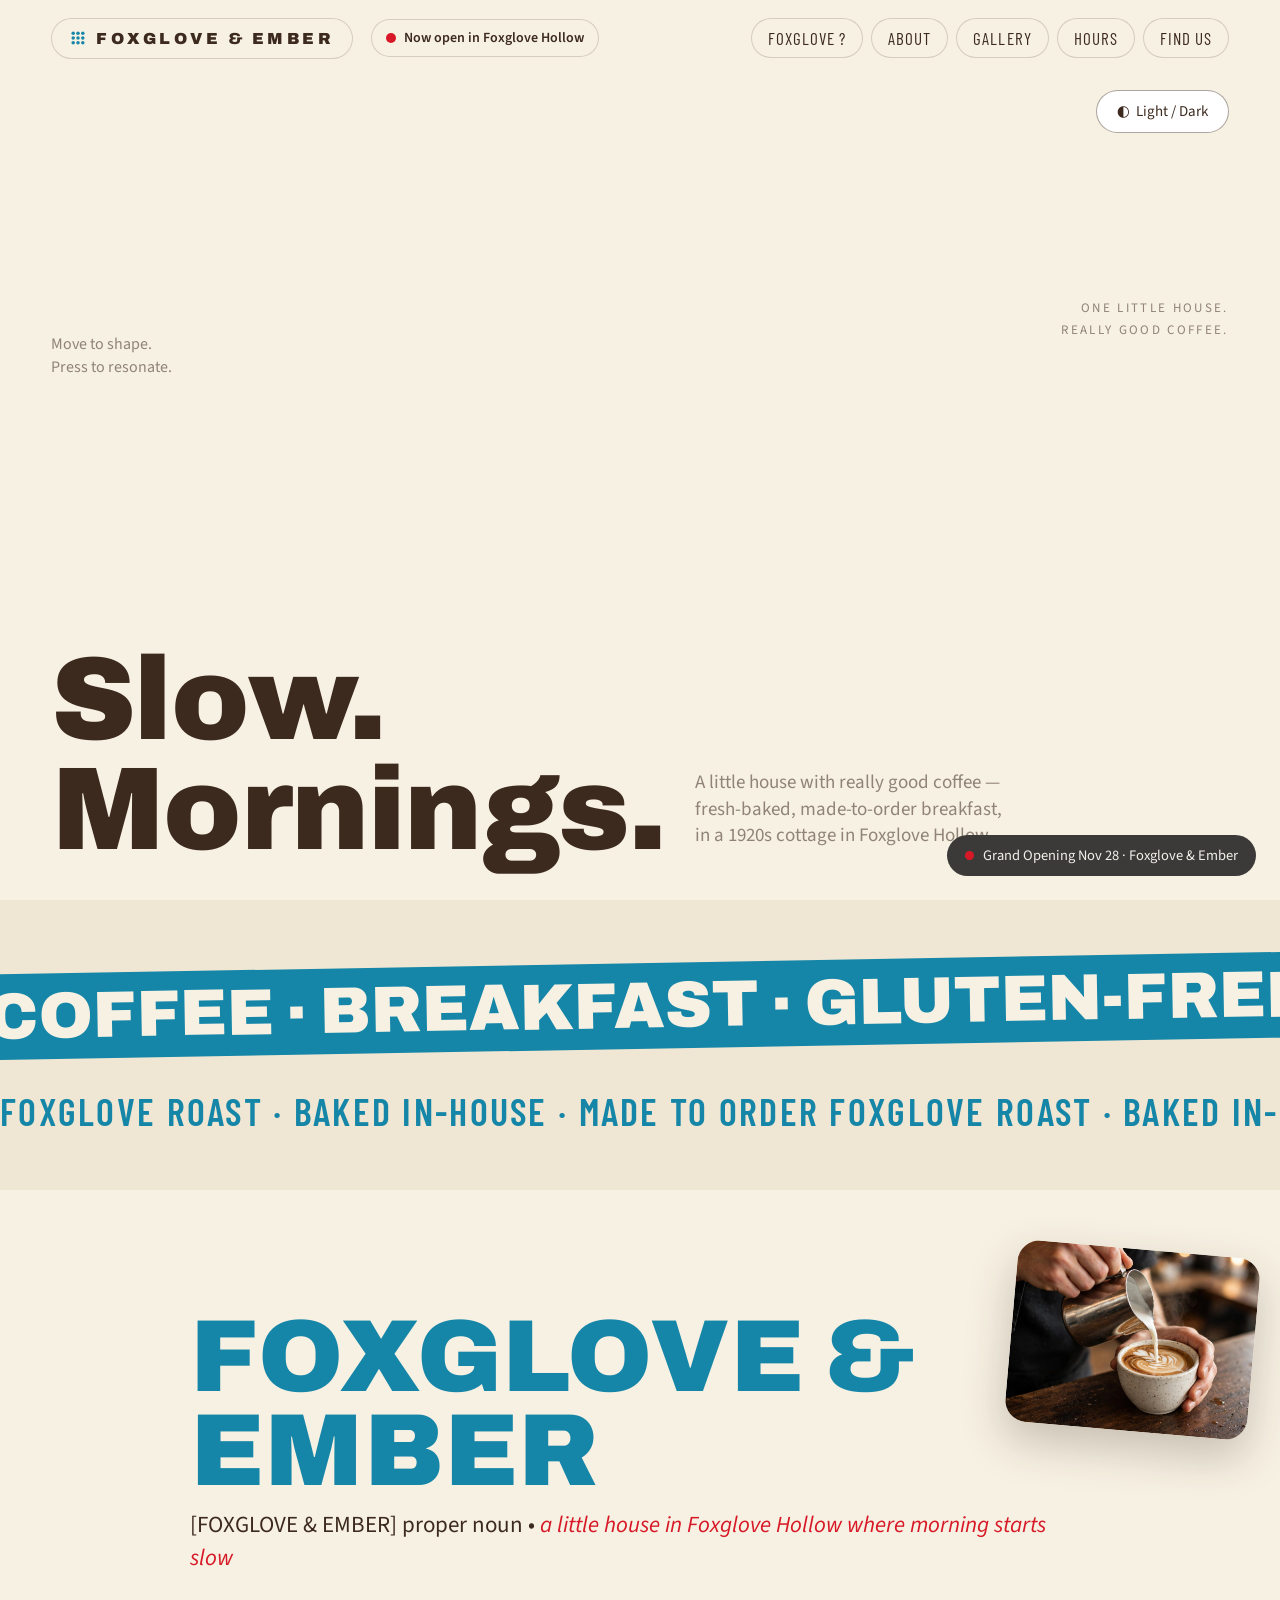
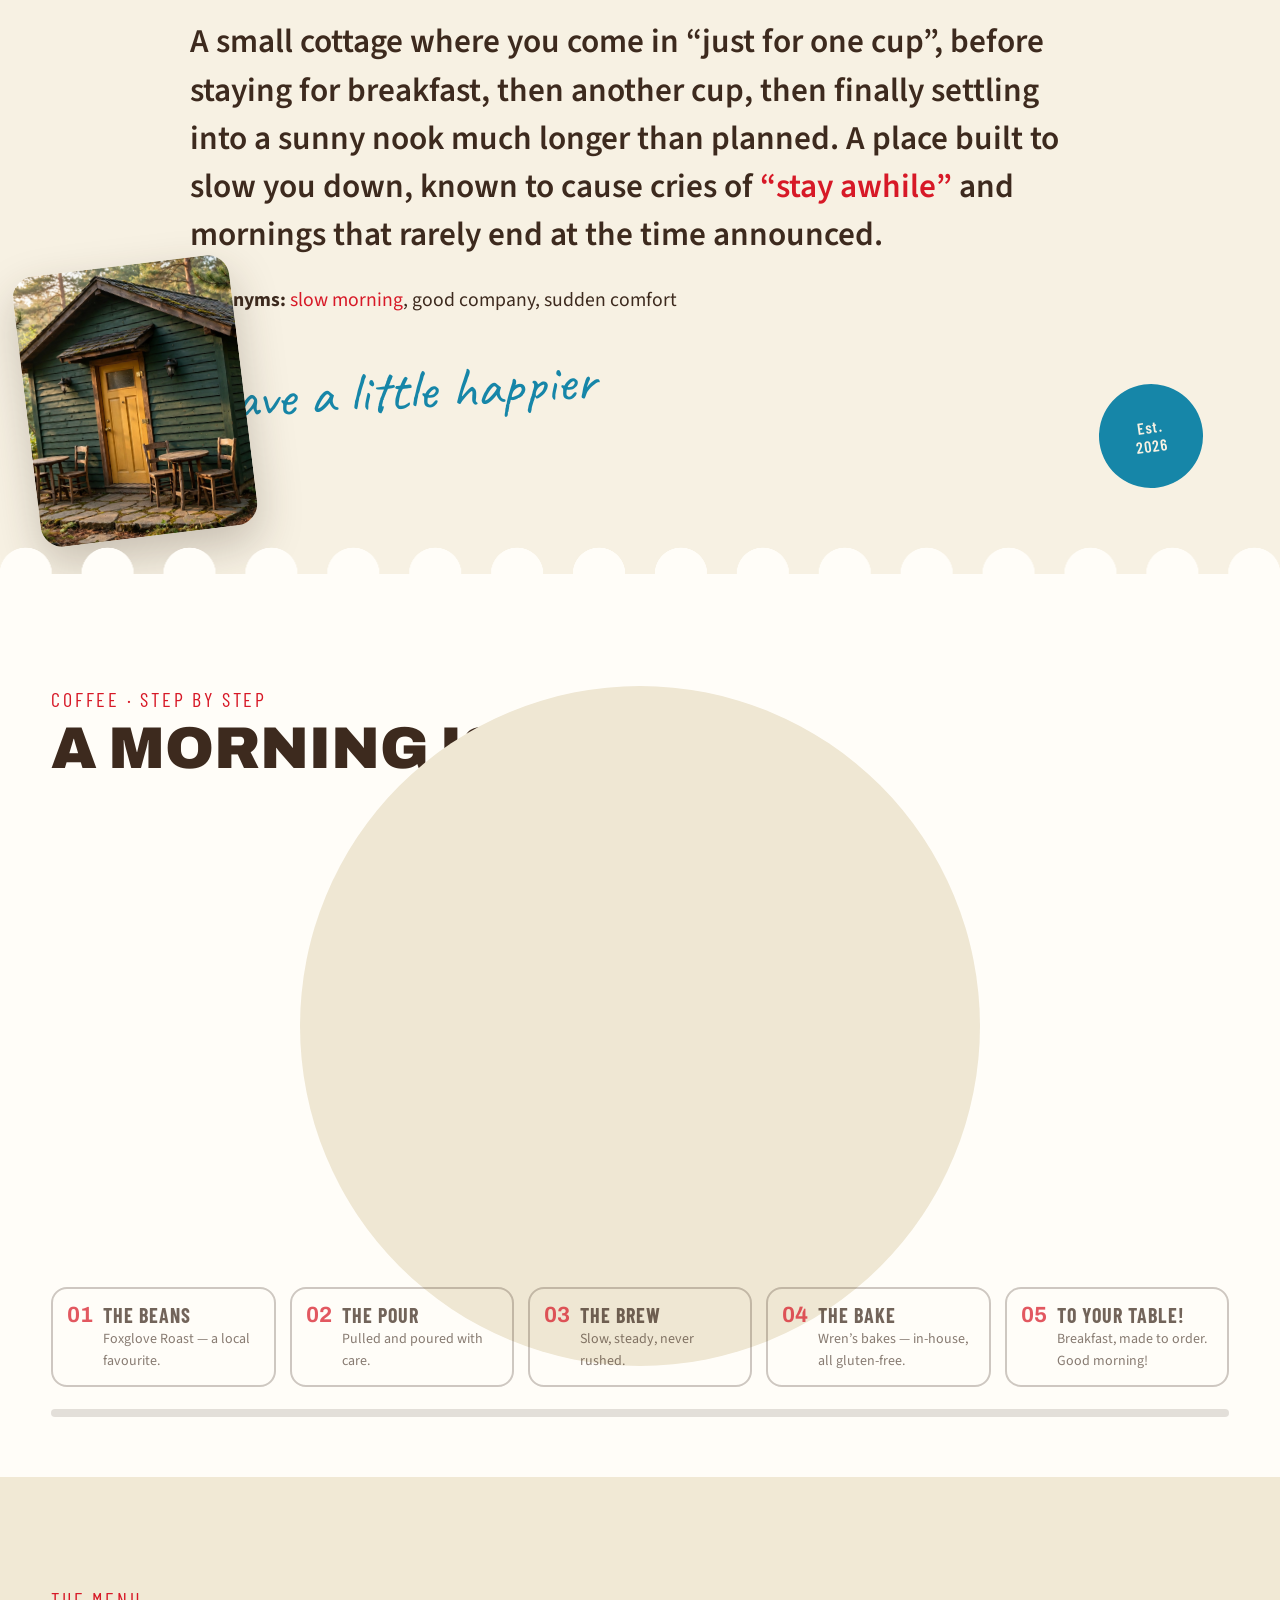
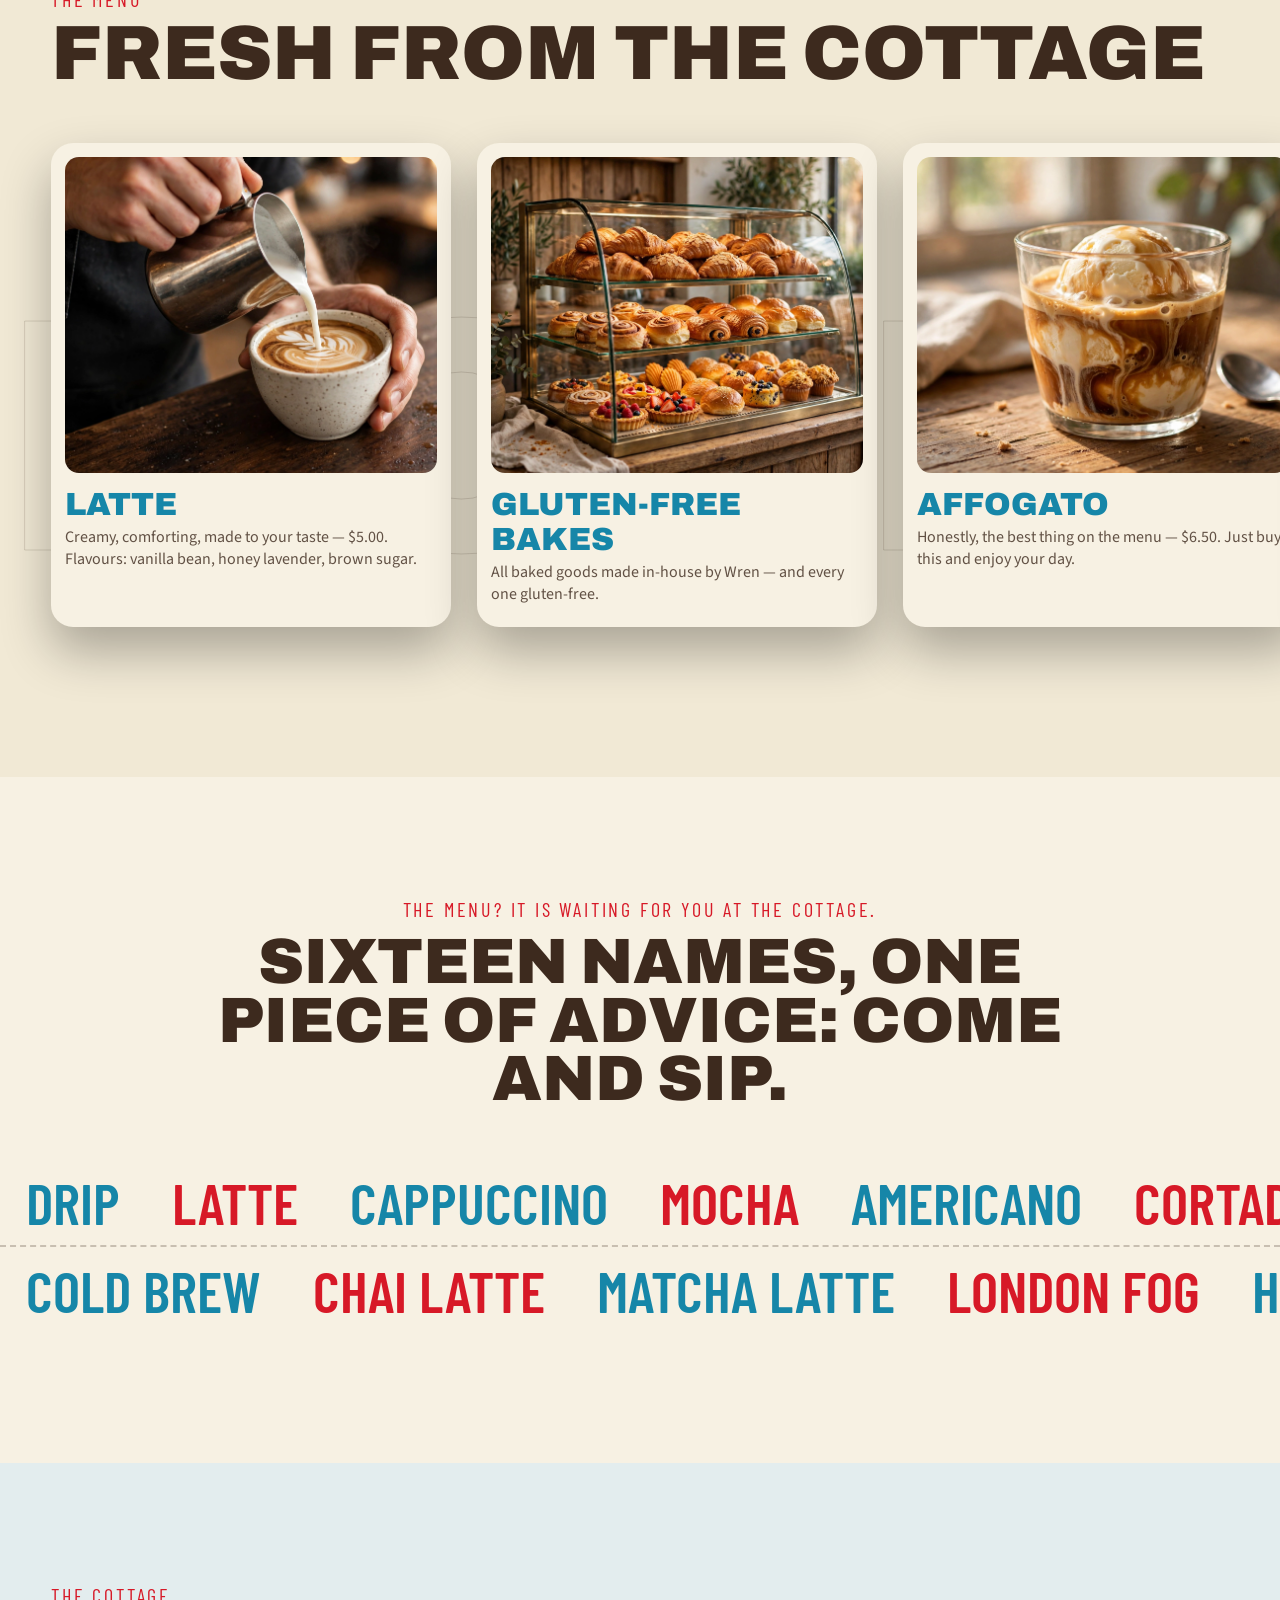
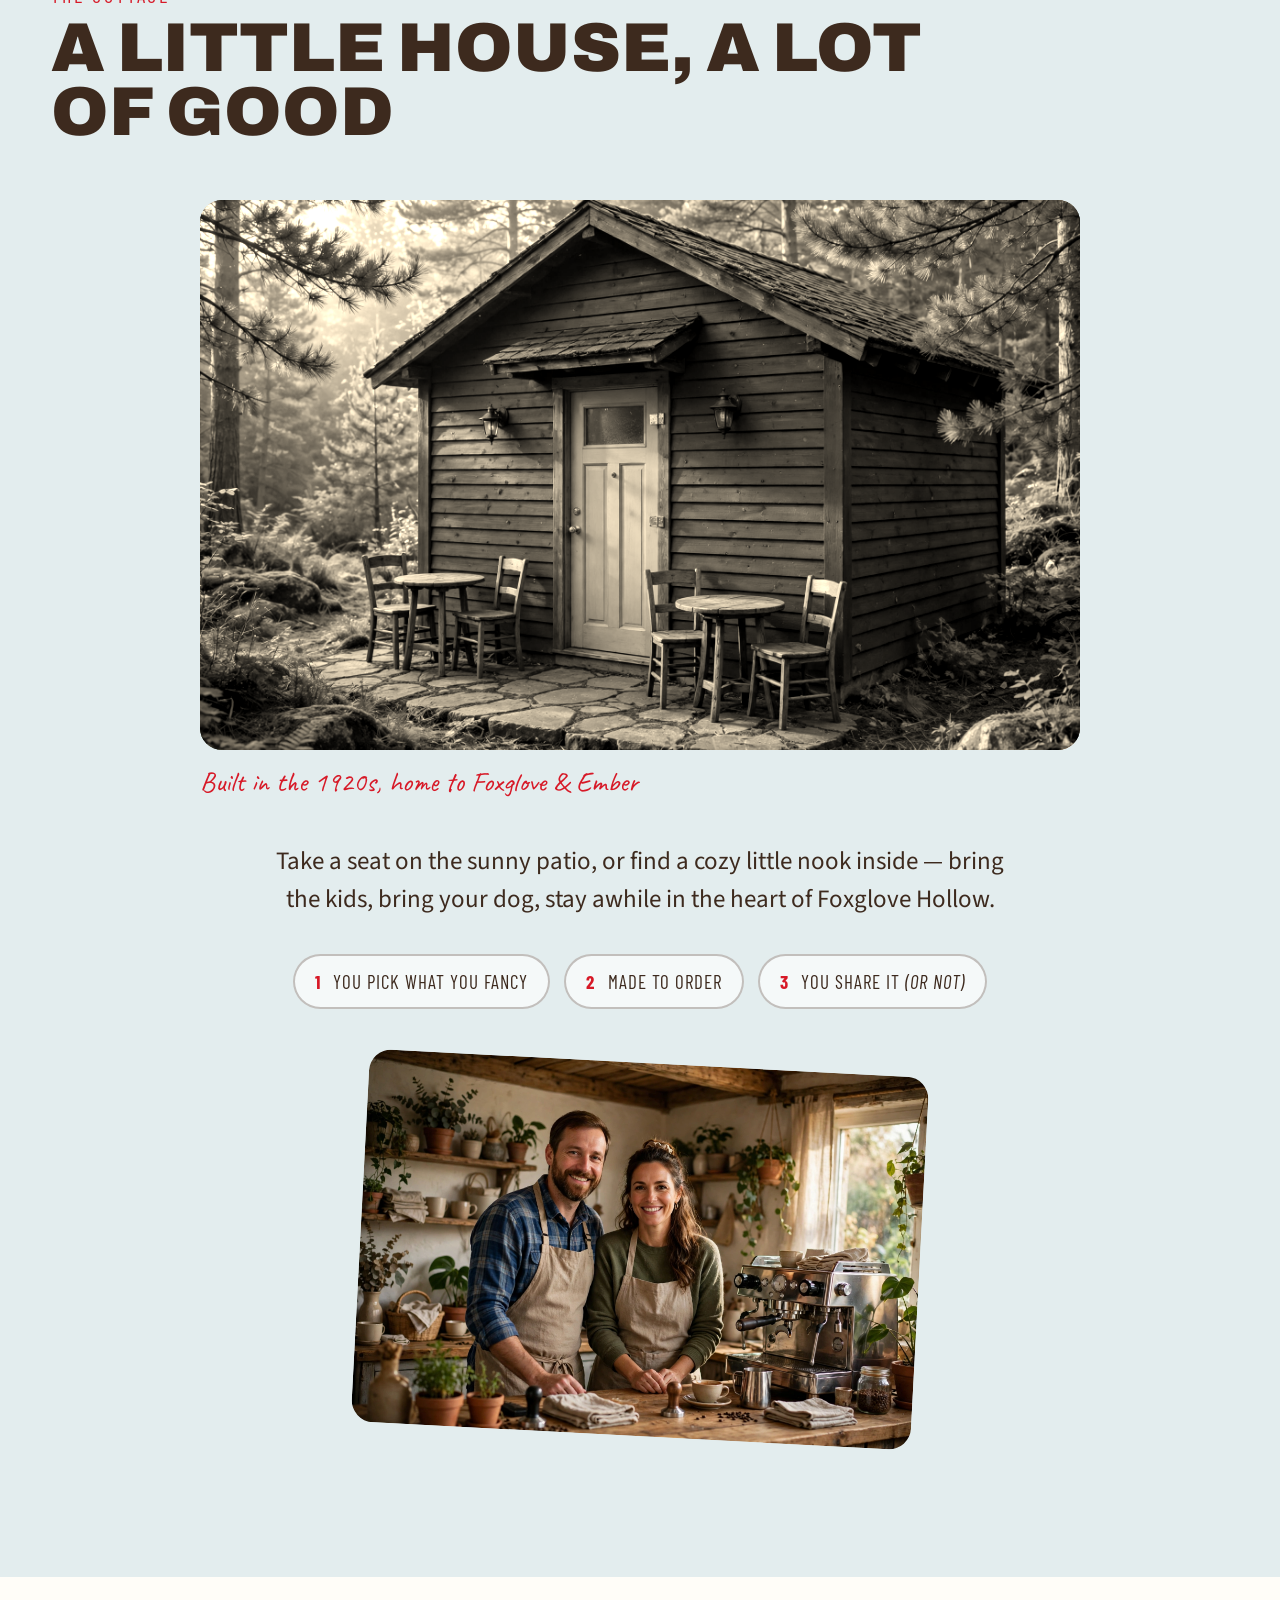
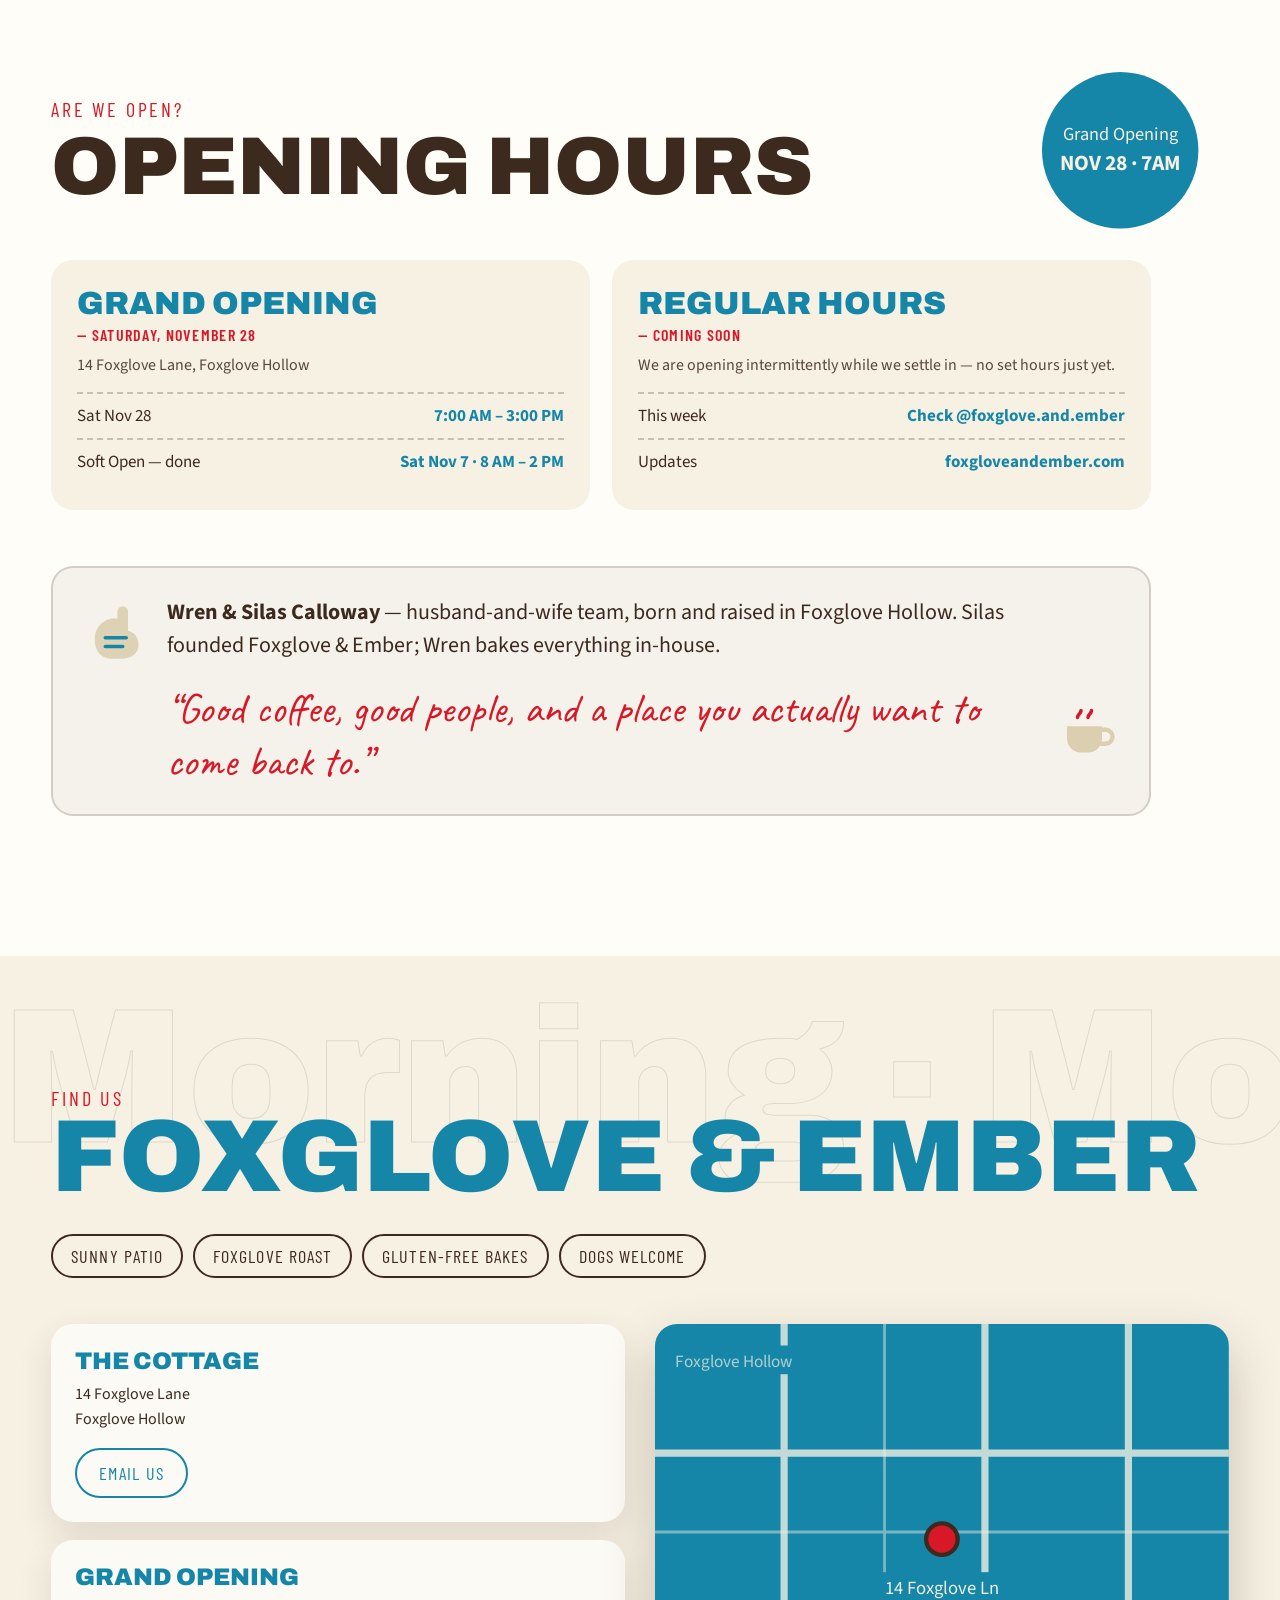
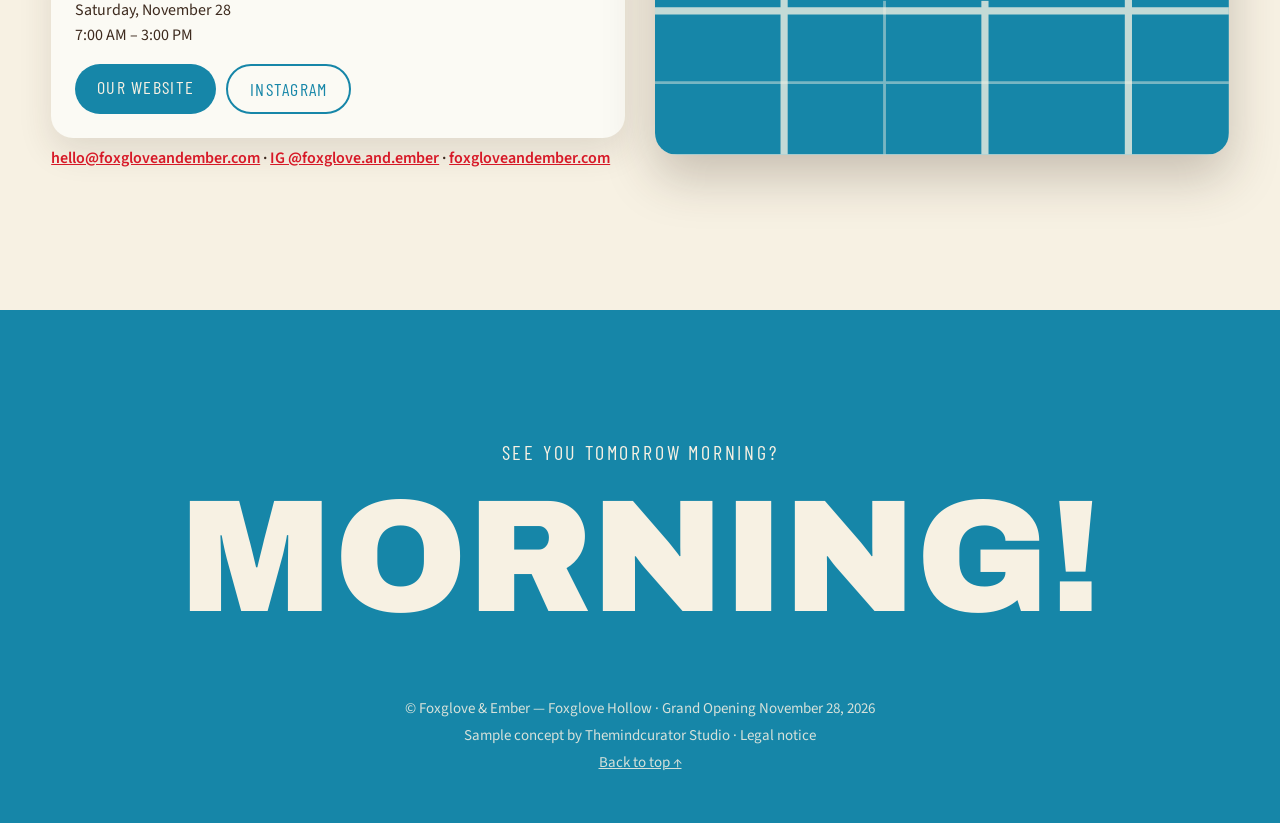
==== index.html @ 853c2409 "Build section rebuilt properly — real photos, no more void - Layers were tiny flat SVG doodles float" ====
<!DOCTYPE html>
<html lang="en">
<head>
<meta charset="UTF-8">
<meta name="viewport" content="width=device-width, initial-scale=1.0">
<title>Foxglove &amp; Ember — Coffee &amp; Breakfast · Foxglove Hollow</title>
<meta name="description" content="Foxglove &amp; Ember — a little house with really good coffee in Foxglove Hollow. Fresh-baked, made-to-order breakfast + coffee. Grand Opening November 28.">
<link rel="preconnect" href="https://fonts.googleapis.com">
<link rel="preconnect" href="https://fonts.gstatic.com" crossorigin>
<link href="https://fonts.googleapis.com/css2?family=Archivo:wght@500;700;900&family=Barlow+Condensed:wght@500;600&family=Source+Sans+3:ital,wght@0,400;0,600;0,700;1,400&family=Caveat:wght@700&display=swap" rel="stylesheet">
<link rel="stylesheet" href="css/main.css?v=5">
</head>
<body id="top">

<!-- CURSOR -->
<div class="cursor" data-cursor aria-hidden="true"><span data-cursor-label>Hello!</span></div>

<!-- LOADER -->
<div class="intro" data-intro aria-hidden="true">
  <div class="intro__panels"><span style="--c:#1686A8"></span><span style="--c:#0E5E7A"></span><span style="--c:#D71927"></span><span style="--c:#8B5A3C"></span><span style="--c:#2A9DB8"></span></div>
  <div class="intro__core">
    <svg class="intro__croissant" viewBox="0 0 120 80" fill="none" aria-hidden="true"><path d="M60 14c10-8 26-6 34 4 10 2 16 10 14 20 6 8 4 18-4 24-8 6-20 4-26-4H42c-6 8-18 10-26 4C8 56 6 46 12 38 10 28 16 20 26 18c8-10 24-12 34-4Z" fill="#8B5A3C" stroke="#3D2A1E" stroke-width="4"/><path d="M42 20c4 12 4 26 0 40M78 20c-4 12-4 26 0 40M60 14v52" stroke="#3D2A1E" stroke-width="4"/></svg>
    <div class="intro__word" data-intro-word>FOXGLOVE</div>
    <p class="intro__msg" data-intro-msg>Warming up the cottage…</p>
    <div class="intro__bar"><i data-intro-bar></i></div>
    <p class="intro__done">Ready! Good morning!</p>
  </div>
</div>

<!-- TOPBAR -->
<header class="topbar">
  <a class="topbar__logo" href="#top" data-magnetic aria-label="Foxglove &amp; Ember — back to top">
    <svg viewBox="0 0 20 20" aria-hidden="true"><circle cx="4" cy="4" r="2.2"/><circle cx="10" cy="4" r="2.2"/><circle cx="16" cy="4" r="2.2"/><circle cx="4" cy="10" r="2.2"/><circle cx="10" cy="10" r="2.2"/><circle cx="16" cy="10" r="2.2"/><circle cx="4" cy="16" r="2.2"/><circle cx="10" cy="16" r="2.2"/><circle cx="16" cy="16" r="2.2"/></svg>
    <span>FOXGLOVE &amp; EMBER</span>
  </a>
  <p class="topbar__status"><span class="topbar__dot" data-status-dot></span><span data-status-text>Checking opening hours…</span></p>
  <nav class="topbar__links">
    <a href="#definition" data-magnetic>Foxglove ?</a>
    <a href="about.html" data-magnetic>About</a>
    <a href="#gallery" data-magnetic>Gallery</a>
    <a href="#hours" data-magnetic>Hours</a>
    <a href="#visit" data-magnetic>Find us</a>
  </nav>
</header>

<main>
<!-- HERO — one real 3D croissant (approved sample, hero section only) -->
<section class="s-hero s-hero--model">
  <canvas class="s-hero__gl" data-hero-gl aria-hidden="true"></canvas>
  <button class="pill s-hero__theme" data-hero-theme type="button">◐&nbsp; Light / Dark</button>
  <p class="s-hero__note s-hero__note--l">Move to shape.<br>Press to resonate.</p>
  <p class="s-hero__note s-hero__note--r">One little house.<br>Really good coffee.</p>
  <div class="s-hero__headline">
    <h1>Slow.</h1>
    <div class="s-hero__row">
      <h1>Mornings.</h1>
      <p>A little house with really good coffee — fresh-baked, made-to-order breakfast, in a 1920s cottage in Foxglove Hollow.</p>
    </div>
  </div>
  <p class="s-hero__badge"><i></i> Grand Opening Nov 28 · Foxglove &amp; Ember</p>
</section>

<!-- MARQUEE -->
<section class="s-marquee" aria-hidden="true">
  <div class="marquee marquee--a" data-marquee="1"><div class="marquee__track"><span>Coffee · Breakfast · Gluten-Free Bakes · Good Morning!&nbsp;</span><span>Coffee · Breakfast · Gluten-Free Bakes · Good Morning!&nbsp;</span></div></div>
  <div class="marquee marquee--b" data-marquee="-1"><div class="marquee__track"><span>Foxglove Roast · Baked In-House · Made To Order&nbsp;</span><span>Foxglove Roast · Baked In-House · Made To Order&nbsp;</span></div></div>
</section>

<!-- DEFINITION -->
<section class="s-def edge-wave" id="definition">
  <header class="s-def__head">
    <h2 class="s-def__word">Foxglove &amp; Ember</h2>
    <p class="s-def__phon">[FOXGLOVE &amp; EMBER] proper noun • <em>a little house in Foxglove Hollow where morning starts slow</em></p>
  </header>
  <p class="s-def__text" data-words>A small cottage where you come in “just for one cup”, before staying for breakfast, then another cup, then finally settling into a sunny nook much longer than planned. A place built to slow you down, known to cause cries of <mark>“stay awhile”</mark> and mornings that rarely end at the time announced.</p>
  <p class="s-def__syn"><strong>Synonyms:</strong> <mark>slow morning</mark>, good company, sudden comfort</p>
  <div class="s-def__sign" data-sign><span class="sign">Leave a little happier</span></div>
  <figure class="s-def__photo s-def__photo--a" data-parallax="6"><img src="assets/img/fe-cottage.webp" alt="The Foxglove &amp; Ember cottage in Foxglove Hollow"></figure>
  <figure class="s-def__photo s-def__photo--b" data-parallax="10"><img src="assets/img/fe-latte.webp" alt="Latte art being poured at Foxglove &amp; Ember"></figure>
  <div class="s-def__stamp" data-stamp aria-hidden="true">Est.<br>2026</div>
</section>

<!-- BUILD -->
<section class="s-build edge-wave">
  <div class="s-build__pin" data-build-pin>
    <div class="s-build__intro">
      <p class="s-build__kicker">Coffee · Step by step</p>
      <h2 class="s-build__title" data-split>A morning is simple.</h2>
    </div>
    <div class="s-build__stage" aria-hidden="true">
      <div class="layer layer--flour" data-layer="0"><img src="assets/img/fe-beans.webp" alt="Roasted coffee beans in a bowl"><span>The beans</span></div>
      <div class="layer layer--butter" data-layer="1"><img src="assets/img/fe-pour.webp" alt="Hot water poured over coffee grounds"><span>The pour</span></div>
      <div class="layer layer--fold" data-layer="2"><img src="assets/img/fe-croissant.webp" alt=""><span>The brew</span></div>
      <div class="layer layer--rest" data-layer="3"><img src="assets/img/fe-oven.webp" alt="Fresh bakes cooling on a tray"><span>The bake</span></div>
      <div class="layer layer--fire" data-layer="4"><svg viewBox="0 0 200 120"><path d="M100 14c14 20 30 30 30 52a30 30 0 1 1-60 0c0-22 16-32 30-52Z" fill="#D71927"/><path d="M100 52c7 10 14 15 14 26a14 14 0 1 1-28 0c0-11 7-16 14-26Z" fill="#1686A8"/></svg><span>Fresh &amp; warm!</span></div>
      <div class="s-build__result" data-build-result><img src="assets/img/fe-latte.webp" alt="A latte at Foxglove &amp; Ember"><strong>The Latte</strong><em>Creamy, comforting, warm.</em></div>
      <div class="s-build__twist" data-build-twist><img src="assets/img/fe-cottage.webp" alt="The cottage, sunny patio out front"><p class="s-build__twist-k">Same house, another way</p><strong>…or stay awhile</strong><em>Cozy little nooks and a sunny patio.</em></div>
    </div>
    <ol class="s-build__steps">
      <li class="s-build__step"><b>01</b><div><strong>The beans</strong><span>Foxglove Roast — a local favourite.</span></div></li>
      <li class="s-build__step"><b>02</b><div><strong>The pour</strong><span>Pulled and poured with care.</span></div></li>
      <li class="s-build__step"><b>03</b><div><strong>The brew</strong><span>Slow, steady, never rushed.</span></div></li>
      <li class="s-build__step"><b>04</b><div><strong>The bake</strong><span>Wren’s bakes — in-house, all gluten-free.</span></div></li>
      <li class="s-build__step"><b>05</b><div><strong>To your table!</strong><span>Breakfast, made to order. Good morning!</span></div></li>
    </ol>
    <div class="s-build__bar"><i data-build-bar></i></div>
  </div>
</section>

<!-- GALLERY -->
<section class="s-gallery" id="gallery">
  <div class="s-gallery__pin" data-gallery-pin>
    <header class="s-gallery__head"><p class="s-gallery__kicker">The menu</p><h2 class="s-gallery__title" data-split>Fresh from the cottage</h2></header>
    <div class="s-gallery__giant" data-gallery-giant aria-hidden="true">MORNING</div>
    <div class="s-gallery__track" data-gallery-track>
      <article class="card" data-card><div class="card__img"><img data-card-img src="assets/img/fe-latte.webp" alt="Latte art at Foxglove &amp; Ember"></div><h3 class="card__title">Latte</h3><p>Creamy, comforting, made to your taste — $5.00. Flavours: vanilla bean, honey lavender, brown sugar.</p></article>
      <article class="card" data-card><div class="card__img"><img data-card-img src="assets/img/fe-pastry-case.webp" alt="The bake case"></div><h3 class="card__title">Gluten-Free Bakes</h3><p>All baked goods made in-house by Wren — and every one gluten-free.</p></article>
      <article class="card" data-card><div class="card__img"><img data-card-img src="assets/img/fe-affogato.webp" alt="Something sweet from the kitchen"></div><h3 class="card__title">Affogato</h3><p>Honestly, the best thing on the menu — $6.50. Just buy this and enjoy your day.</p></article>
      <article class="card" data-card><div class="card__img"><img data-card-img src="assets/img/fe-breakfast.webp" alt="Fresh bake, golden and warm"></div><h3 class="card__title">Breakfast</h3><p>Made to order, every morning — fresh-baked and thoughtful.</p></article>
      <article class="card" data-card><div class="card__img"><img data-card-img src="assets/img/fe-eclairs.webp" alt="Sweet treats in the case"></div><h3 class="card__title">Chai Latte</h3><p>Spiced, sweet and soul-warming — $5.25. Make it dirty with a shot, +$1.</p></article>
      <article class="card" data-card><div class="card__img"><img data-card-img src="assets/img/fe-cottage.webp" alt="The cottage on Foxglove Lane"></div><h3 class="card__title">Cold Brew</h3><p>Slow-steeped, smooth and bold — $4.75, like a cool morning under the pines.</p></article>
    </div>
  </div>
</section>

<!-- NAMES -->
<section class="s-names edge-wave">
  <p class="s-names__k">The menu? It is waiting for you at the cottage.</p>
  <h2 class="s-names__title" data-split>Sixteen names, one piece of advice: come and sip.</h2>
  <div class="names-row" data-names-row="1"><div class="names-row__track"><span>Drip</span><span>Latte</span><span>Cappuccino</span><span>Mocha</span><span>Americano</span><span>Cortado</span><span>Espresso</span><span>Affogato</span><span>Drip</span><span>Latte</span><span>Cappuccino</span><span>Mocha</span><span>Americano</span><span>Cortado</span><span>Espresso</span><span>Affogato</span></div></div>
  <div class="names-row" data-names-row="-1"><div class="names-row__track"><span>Cold Brew</span><span>Chai Latte</span><span>Matcha Latte</span><span>London Fog</span><span>Hot Chocolate</span><span>House Cocoa</span><span>Honey Cinnamon Latte</span><span>Tea</span><span>Cold Brew</span><span>Chai Latte</span><span>Matcha Latte</span><span>London Fog</span><span>Hot Chocolate</span><span>House Cocoa</span><span>Honey Cinnamon Latte</span><span>Tea</span></div></div>
</section>

<!-- AMIGOS / LE CAFE -->
<section class="s-amigos edge-wave">
  <header class="s-amigos__head"><p class="s-amigos__k">The cottage</p><h2 class="s-amigos__title" data-split>A little house, a lot of good</h2></header>
  <div class="duo" data-duo>
    <figure class="duo__frame">
      <img class="duo__photo" src="assets/img/fe-cottage.webp" alt="Foxglove &amp; Ember — the little house on Foxglove Lane">
      <div class="duo__illu" data-duo-illu><img data-duo-in src="assets/img/fe-cottage.webp" alt="" aria-hidden="true"></div>
      <i class="duo__line" data-duo-line></i>
    </figure>
    <figcaption>Built in the 1920s, home to Foxglove &amp; Ember</figcaption>
  </div>
  <p class="s-amigos__text">Take a seat on the sunny patio, or find a cozy little nook inside — bring the kids, bring your dog, stay awhile in the heart of Foxglove Hollow.</p>
  <div class="s-amigos__how"><span><b>1</b> You pick what you fancy</span><span><b>2</b> Made to order</span><span><b>3</b> You share it <em>(or not)</em></span></div>
  <figure class="s-amigos__photo" data-parallax="8"><img src="assets/img/fe-owners.webp" alt="Wren and Silas Calloway behind the bar at Foxglove &amp; Ember"></figure>
</section>

<!-- HOURS -->
<section class="s-hours edge-wave" id="hours">
  <header class="s-hours__head"><p class="s-hours__k">Are we open?</p><h2 class="s-hours__title" data-split>Opening Hours</h2></header>
  <div class="s-hours__disc" aria-hidden="true"><svg viewBox="0 0 100 100"><circle cx="50" cy="50" r="47" fill="#1686A8"/><text x="50" y="44" text-anchor="middle" font-size="11" fill="#F7F1E3">Grand Opening</text><text x="50" y="62" text-anchor="middle" font-size="13" font-weight="700" fill="#F7F1E3">NOV 28 · 7AM</text></svg></div>
  <div class="hours">
    <article class="hours__loc" data-hours-row>
      <h3>Grand Opening <span>— Saturday, November 28</span></h3>
      <p class="hours__addr">14 Foxglove Lane, Foxglove Hollow</p>
      <ul><li><span>Sat Nov 28</span><b>7:00 AM – 3:00 PM</b></li><li><span>Soft Open — done</span><b>Sat Nov 7 · 8 AM – 2 PM</b></li></ul>
    </article>
    <article class="hours__loc" data-hours-row>
      <h3>Regular Hours <span>— coming soon</span></h3>
      <p class="hours__addr">We are opening intermittently while we settle in — no set hours just yet.</p>
      <ul><li><span>This week</span><b>Check @foxglove.and.ember</b></li><li><span>Updates</span><b>foxgloveandember.com</b></li></ul>
    </article>
  </div>
  <div class="chef">
    <svg class="chef__hand" viewBox="0 0 80 80" aria-hidden="true"><path d="M18 52c0-14 10-24 22-24h4v-8a6 6 0 0 1 12 0v22c8 2 12 8 12 16 0 10-8 16-20 16H38c-12 0-20-8-20-22Z" fill="#DCCFB0" opacity=".9"/><path d="M30 50h24M30 60h20" stroke="#1686A8" stroke-width="4" stroke-linecap="round"/></svg>
    <p class="chef__line"><strong>Wren &amp; Silas Calloway</strong> — husband-and-wife team, born and raised in Foxglove Hollow. Silas founded Foxglove &amp; Ember; Wren bakes everything in-house.</p>
    <blockquote>“Good coffee, good people, and a place you actually want to come back to.”</blockquote>
    <svg class="chef__cup" viewBox="0 0 80 80" aria-hidden="true"><path d="M16 30h40v14a16 16 0 0 1-16 16h-8A16 16 0 0 1 16 44V30Z" fill="#DCCFB0"/><path d="M56 34h4a8 8 0 0 1 0 16h-6" fill="none" stroke="#DCCFB0" stroke-width="5"/><path d="M28 20c0-4 4-4 4-8M40 20c0-4 4-4 4-8" stroke="#D71927" stroke-width="4" fill="none" stroke-linecap="round"/></svg>
  </div>
</section>

<!-- VISIT -->
<section class="s-visit edge-wave" id="visit">
  <div class="s-visit__giant" data-visit-marquee aria-hidden="true"><span>Morning · Morning · Morning ·&nbsp;</span><span>Morning · Morning · Morning ·&nbsp;</span><span>Morning · Morning · Morning ·&nbsp;</span></div>
  <header class="s-visit__head"><p class="s-visit__k">Find us</p><h2 class="s-visit__title" data-split data-jelly>Foxglove &amp; Ember</h2></header>
  <ul class="s-visit__pictos">
    <li>Sunny patio</li><li>Foxglove Roast</li><li>Gluten-free bakes</li><li>Dogs welcome</li>
  </ul>
  <div class="s-visit__grid">
    <div class="s-visit__locs">
      <article><h3>The Cottage</h3><p>14 Foxglove Lane<br>Foxglove Hollow</p><div class="s-visit__actions"><a class="btn btn--ghost" data-magnetic href="mailto:hello@foxgloveandember.com">Email us</a></div></article>
      <article><h3>Grand Opening</h3><p>Saturday, November 28<br>7:00 AM – 3:00 PM</p><div class="s-visit__actions"><a class="btn" data-magnetic target="_blank" rel="noopener" href="https://www.foxgloveandember.com/">Our website</a><a class="btn btn--ghost" data-magnetic target="_blank" rel="noopener" href="https://www.instagram.com/foxglove.and.ember/">Instagram</a></div></article>
      <p class="s-visit__contact"><a href="mailto:hello@foxgloveandember.com">hello@foxgloveandember.com</a> · <a target="_blank" rel="noopener" href="https://www.instagram.com/foxglove.and.ember/">IG @foxglove.and.ember</a> · <a target="_blank" rel="noopener" href="https://www.foxgloveandember.com/">foxgloveandember.com</a></p>
    </div>
    <div class="s-visit__mapwrap">
      <svg class="s-visit__map" data-map viewBox="0 0 400 300" role="img" aria-label="Simplified map of the cottage location">
        <rect width="400" height="300" fill="#1686A8"/>
        <g stroke="#EFEFE3" stroke-width="5" fill="none" opacity=".8"><path d="M0 90 H400M0 200 H400M90 0 V300M230 0 V300M330 0 V300"/></g>
        <g stroke="#EFEFE3" stroke-width="2" fill="none" opacity=".45"><path d="M0 145 H400M160 0 V300M0 250 H400"/></g>
        <circle cx="200" cy="150" r="11" fill="#D71927" stroke="#3D2A1E" stroke-width="3"/><rect x="147" y="173" width="106" height="20" fill="#1686A8"/><text x="200" y="188" text-anchor="middle" fill="#EFEFE3" font-size="13">14 Foxglove Ln</text>
        <rect x="8" y="15" width="118" height="20" fill="#1686A8"/><text x="14" y="30" fill="#EFEFE3" font-size="12" opacity=".7">Foxglove Hollow</text>
      </svg>
    </div>
  </div>
</section>
</main>

<!-- END -->
<footer class="s-end edge-wave">
  <p class="s-end__k">See you tomorrow morning?</p>
  <h2 class="s-end__big" data-end-big><span>MORNING!</span></h2>
  <div class="s-end__meta">
    <p>© Foxglove &amp; Ember — Foxglove Hollow · Grand Opening November 28, 2026</p>
    <p>Sample concept by Themindcurator Studio · Legal notice</p>
    <p><a href="#top">Back to top ↑</a></p>
  </div>
</footer>

<script src="assets/vendor/gsap.min.js"></script>
<script src="assets/vendor/ScrollTrigger.min.js"></script>
<script src="assets/vendor/lenis.min.js"></script>
<script src="js/main.js?v=4"></script>
<script type="importmap">
{ "imports": { "three": "./assets/vendor/three/three.module.js" } }
</script>
<script type="module" src="js/model-main.js"></script>
</body>
</html>
---- css/main.css ----
:root{
  --rouge:#1686A8; --bordeaux:#8B5A3C; --brun:#3D2A1E; --orange-rouge:#D71927;
  --orange:#1686A8; --jaune:#1686A8; --bleu:#1686A8; --creme:#F7F1E3; --creme-fond:#EFE7D3;
  --f-title:"Archivo","Arial Black",system-ui,sans-serif;
  --f-cond:"Barlow Condensed","Arial Narrow",system-ui,sans-serif;
  --f-text:"Source Sans 3",Arial,system-ui,sans-serif;
  --gutter:clamp(16px,4vw,56px); --radius:22px; --topbar-h:76px;
  --ease:cubic-bezier(.2,.8,.2,1); --wave:clamp(14px,1.6vw,26px);
}
*{margin:0;padding:0;box-sizing:border-box}
html{scroll-behavior:auto}
html.lenis,html.lenis body{height:auto}
.lenis.lenis-smooth{scroll-behavior:auto!important}
body{font-family:var(--f-text);background:var(--creme);color:var(--brun);overflow-x:hidden}
section[id]{scroll-margin-top:calc(var(--topbar-h) + 12px)}
img{display:block;max-width:100%}
a{color:inherit}
::selection{background:var(--jaune);color:var(--creme)}

/* scalloped divider: section paints a wave of its own bg over the previous */
.edge-wave{position:relative}
.edge-wave::before{content:"";position:absolute;z-index:4;left:0;right:0;top:calc(-2*var(--wave) + 1px);height:calc(2*var(--wave));background:inherit;pointer-events:none;
  --R:calc(var(--wave)*1.28);
  -webkit-mask:radial-gradient(var(--R) at 50% calc(1.8*var(--wave)),#000 99%,#0000 101%) calc(50% - 2*var(--wave)) 0/calc(4*var(--wave)) 100%,linear-gradient(#000 0 0) no-repeat 0 calc(1.8*var(--wave))/100% calc(2*var(--wave) - 1.8*var(--wave) + 1px);
  mask:radial-gradient(var(--R) at 50% calc(1.8*var(--wave)),#000 99%,#0000 101%) calc(50% - 2*var(--wave)) 0/calc(4*var(--wave)) 100%,linear-gradient(#000 0 0) no-repeat 0 calc(1.8*var(--wave))/100% calc(2*var(--wave) - 1.8*var(--wave) + 1px)}

/* ---------- cursor ---------- */
.cursor{position:fixed;z-index:200;left:0;top:0;width:64px;height:64px;margin:-32px 0 0 -32px;border-radius:50%;background:var(--jaune);color:var(--creme);display:none;align-items:center;justify-content:center;font-family:var(--f-cond);font-size:13px;font-weight:600;pointer-events:none;opacity:0;transform:scale(.4)}
html.has-cursor .cursor{display:flex}
html.has-cursor,html.has-cursor a,html.has-cursor button{cursor:none}
.cursor.is-on{opacity:1}
.cursor span{opacity:0;transition:opacity .2s}
.cursor.is-hover{transform:scale(1)}
.cursor.is-hover span{opacity:1}
.cursor.is-down{scale:.85}

/* ---------- loader ---------- */
.intro{position:fixed;inset:0;z-index:300;display:flex;align-items:center;justify-content:center}
.intro__panels{position:absolute;inset:0;display:flex}
.intro__panels span{flex:1;background:var(--c)}
.intro__core{position:relative;z-index:2;text-align:center;color:var(--creme);padding:20px}
.intro__croissant{width:110px;margin:0 auto 10px;animation:bounce 1s var(--ease) infinite alternate}
@keyframes bounce{from{transform:translateY(0) rotate(-4deg)}to{transform:translateY(-18px) rotate(5deg)}}
.intro__word{font-family:var(--f-title);font-weight:900;font-size:clamp(52px,12vw,120px);letter-spacing:.02em;line-height:1;display:flex;justify-content:center}
.intro__word .ch{display:inline-block}
.intro__msg{font-family:var(--f-cond);font-size:20px;letter-spacing:.08em;text-transform:uppercase;opacity:.85;min-height:26px}
.intro__bar{width:min(320px,70vw);height:8px;border-radius:99px;background:rgba(239,239,227,.25);margin:18px auto 10px;overflow:hidden}
.intro__bar i{display:block;height:100%;background:var(--jaune);transform:scaleX(0);transform-origin:left}
.intro__done{font-family:"Caveat",cursive;font-size:34px;color:var(--creme);opacity:0;transform:scale(.7) rotate(-4deg)}
.intro.is-done .intro__done{opacity:1;transform:scale(1) rotate(-3deg);transition:.4s var(--ease)}
.intro.is-done .intro__msg{opacity:0}

/* ---------- topbar ---------- */
.topbar{position:fixed;z-index:100;top:0;left:0;right:0;height:var(--topbar-h);display:flex;align-items:center;gap:18px;padding:10px var(--gutter);pointer-events:none}
.topbar>*{pointer-events:auto}
.topbar__logo{display:flex;align-items:center;gap:10px;flex:none;padding:11px 18px;border-radius:99px;background:rgba(247,241,227,.92);border:1px solid rgba(61,42,30,.18);backdrop-filter:blur(6px);color:var(--brun);text-decoration:none;font-family:var(--f-title);font-weight:900;font-size:16px;letter-spacing:.22em}
.topbar__logo svg{width:16px;height:16px;flex:none;fill:#1686A8}
.topbar__status{display:flex;align-items:center;gap:8px;background:rgba(247,241,227,.92);border:1px solid rgba(61,42,30,.18);backdrop-filter:blur(6px);color:var(--brun);padding:8px 14px;border-radius:99px;font-size:14px;font-weight:600}
.topbar__dot{width:10px;height:10px;border-radius:50%;background:#D71927;flex:none}
.topbar__dot.is-open{background:#7BE07B}
.topbar__links{margin-left:auto;display:flex;gap:8px}
.topbar__links a{text-decoration:none;font-family:var(--f-cond);font-size:17px;letter-spacing:.06em;text-transform:uppercase;background:rgba(247,241,227,.92);border:1px solid rgba(61,42,30,.18);backdrop-filter:blur(6px);color:var(--brun);padding:9px 16px;border-radius:99px}

/* ---------- shared type ---------- */
h2[data-split],.s-def__word{font-family:var(--f-title);font-weight:900;text-transform:uppercase;line-height:.92}
.split-mask{display:block;overflow:hidden}
.split-ch{display:inline-block;will-change:transform}
[class$="__k"],[class$="__kicker"]{font-family:var(--f-cond);letter-spacing:.14em;text-transform:uppercase;font-size:clamp(15px,1.6vw,20px)}

/* ---------- hero — 3D croissant (Cymatic layout, approved sample) ---------- */
/* Taste-skill direction: flat fields from the subject itself — light is the
   flour-dusted marble counter at opening time, dark is the deck oven before
   dawn. No gradients, no glows, no ornament; the 3D bake is the only picture. */
.s-hero--model{
  --h-ink:#3D2A1E; --h-muted:rgba(61,42,30,.55);
  --h-line:rgba(61,42,30,.42); --h-pill:#FFFFFF;
  position:relative;min-height:100svh;overflow:hidden;color:var(--h-ink);
  background:var(--creme);
  transition:background .5s;
}
.s-hero--model.is-dark{--h-ink:#EFEFE3; --h-muted:rgba(239,239,227,.62); --h-line:rgba(239,239,227,.45); --h-pill:#082E3A;
  background:#082E3A}
.s-hero__gl{position:absolute;inset:0;width:100%;height:100%;display:block;z-index:0;touch-action:pan-y}
.s-hero--model.no-gl .s-hero__gl{display:none}
.s-hero__theme{position:absolute;z-index:5;top:calc(var(--topbar-h) + 14px);right:var(--gutter)}
.s-hero--model .pill{font:inherit;font-size:15px;color:var(--h-ink);background:var(--h-pill);border:1px solid var(--h-line);border-radius:99px;padding:10px 20px;cursor:pointer;display:inline-flex;align-items:center;gap:8px;white-space:nowrap}
.s-hero--model .pill:hover{border-color:var(--h-ink)}
.s-hero--model .pill.is-off{opacity:.45}
.s-hero__note{position:absolute;z-index:4;color:var(--h-muted)}
.s-hero__note--l{left:var(--gutter);top:37%;font-size:16px;line-height:1.45}
.s-hero__note--r{right:var(--gutter);top:33%;text-align:right;font-size:13px;letter-spacing:.18em;line-height:1.7;text-transform:uppercase}
.s-hero__headline{position:absolute;z-index:4;left:var(--gutter);bottom:34px}
.s-hero__headline h1{font-family:var(--f-title);font-weight:900;font-size:clamp(58px,9.2vw,148px);line-height:.94;letter-spacing:-.015em}
.s-hero__row{display:flex;align-items:flex-end;gap:30px}
.s-hero__row p{font-size:19px;line-height:1.4;color:var(--h-muted);max-width:320px;padding-bottom:16px}
.s-hero__badge{position:absolute;z-index:5;right:24px;bottom:24px;display:flex;align-items:center;gap:9px;background:#3c3a38;color:#f2f0ea;font-size:14.5px;padding:10px 18px;border-radius:99px}
.s-hero__badge i{width:9px;height:9px;border-radius:50%;background:#D71927;display:block}


/* ---------- marquee ---------- */
.s-marquee{background:var(--creme-fond);padding:64px 0 58px;overflow:hidden}
.marquee{overflow:hidden;white-space:nowrap}
.marquee__track{display:inline-flex;font-family:var(--f-title);font-weight:900;text-transform:uppercase;line-height:1}
.marquee--a{background:var(--jaune);color:var(--creme);transform:rotate(-1deg) scale(1.02)}
.marquee--a .marquee__track{font-size:clamp(30px,5vw,64px);padding:10px 0}
.marquee--b{color:var(--rouge);margin-top:44px}
.marquee--b .marquee__track{font-size:clamp(20px,3vw,38px);font-family:var(--f-cond);font-weight:600;letter-spacing:.06em}

/* ---------- definition ---------- */
.s-def{background:var(--creme);color:var(--brun);padding:120px var(--gutter) 150px;overflow:hidden}
.s-def__head{max-width:900px;margin:0 auto}
.s-def__word{font-size:clamp(54px,8vw,120px);color:var(--rouge)}
.s-def__phon{font-size:clamp(17px,2vw,23px);margin-top:10px}
.s-def__phon em{color:var(--orange-rouge)}
.s-def__text{max-width:900px;margin:44px auto 0;font-size:clamp(21px,2.6vw,34px);line-height:1.45;font-weight:600}
.s-def__text mark,.s-def__syn mark{background:none;color:var(--orange-rouge)}
.s-def__syn{max-width:900px;margin:26px auto 0;font-size:clamp(16px,.6vw + 12px,20px)}
.s-def__sign{max-width:900px;margin:40px auto 0;overflow:hidden}
.sign{font-family:"Caveat",cursive;font-size:clamp(34px,5vw,58px);color:var(--rouge);display:inline-block;transform:rotate(-3deg)}
.s-def__photo{position:absolute;border-radius:var(--radius);overflow:hidden;box-shadow:0 18px 44px rgba(61,42,30,.25)}
.s-def__photo img{width:100%;height:100%;object-fit:cover}
.s-def__photo--a{width:clamp(130px,17vw,280px);aspect-ratio:4/5;left:2vw;bottom:4%;rotate:-7deg}
.s-def__photo--b{width:clamp(140px,19vw,320px);aspect-ratio:4/3;right:2vw;top:6%;rotate:5deg}
.s-def__stamp{position:absolute;right:6vw;bottom:9%;width:104px;height:104px;border-radius:50%;background:var(--jaune);color:var(--creme);display:flex;align-items:center;justify-content:center;text-align:center;font-family:var(--f-cond);font-weight:600;letter-spacing:.08em;transform:rotate(-8deg)}
@media(max-width:900px){.s-def__photo--a,.s-def__photo--b{position:relative;left:auto;right:auto;top:auto;bottom:auto;margin-top:28px;width:min(62vw,300px)}.s-def__stamp{display:none}}

/* ---------- build ---------- */
.s-build{background:#FFFDF8;color:var(--brun)}
.s-build__pin{min-height:100svh;padding:110px var(--gutter) 60px;display:flex;flex-direction:column;position:relative;overflow:hidden}
.s-build__kicker{color:var(--orange-rouge)}
.s-build__title{font-size:clamp(36px,4.6vw,64px);max-width:1000px;margin-top:10px}
.s-build__stage{position:relative;flex:1;min-height:300px}
.s-build__stage::before{content:"";position:absolute;left:50%;top:50%;translate:-50% -50%;width:min(74vw,680px);aspect-ratio:1;border-radius:50%;background:#EFE7D3}
.layer{position:absolute;left:50%;top:50%;translate:-50% -50%;width:min(60vw,560px);text-align:center;opacity:0}
.layer img,.layer svg{width:100%;border-radius:var(--radius)}
.layer img{aspect-ratio:4/3;object-fit:cover}
.layer span{display:block;margin-top:10px;font-family:var(--f-cond);font-size:22px;letter-spacing:.1em;text-transform:uppercase;color:var(--orange-rouge)}
.s-build__result,.s-build__twist{position:absolute;left:50%;top:50%;translate:-50% -50%;width:min(62vw,380px);background:var(--creme);color:var(--brun);border-radius:var(--radius);padding:14px 14px 20px;text-align:center;opacity:0;visibility:hidden;box-shadow:0 24px 60px rgba(0,0,0,.35)}
.s-build__result img,.s-build__twist img{width:100%;aspect-ratio:4/3;object-fit:cover;border-radius:14px}
.s-build__result strong,.s-build__twist strong{display:block;font-family:var(--f-title);font-weight:900;text-transform:uppercase;font-size:clamp(24px,3.4vw,38px);margin-top:12px;color:var(--rouge)}
.s-build__result em,.s-build__twist em{font-style:normal;opacity:.75}
.s-build__twist-k{font-family:var(--f-cond);letter-spacing:.12em;text-transform:uppercase;color:var(--orange-rouge);margin-top:10px}
.s-build__steps{list-style:none;display:flex;gap:14px;flex-wrap:wrap;margin-top:10px}
.s-build__step{flex:1 1 150px;display:flex;gap:10px;padding:14px;border:2px solid rgba(61,42,30,.35);border-radius:16px;opacity:.72;transition:opacity .3s,border-color .3s}
.s-build__step b{font-family:var(--f-title);font-size:22px;color:var(--orange-rouge)}
.s-build__step strong{display:block;font-family:var(--f-cond);font-size:20px;letter-spacing:.05em;text-transform:uppercase}
.s-build__step span{font-size:14px;opacity:.85}
.s-build__step.is-active{opacity:1;border-color:var(--orange-rouge)}
.s-build__step.is-done{opacity:.9;border-color:rgba(215,25,39,.5)}
.s-build__bar{height:8px;background:rgba(61,42,30,.14);border-radius:99px;margin-top:22px;overflow:hidden}
.s-build__bar i{display:block;height:100%;background:var(--orange);transform:scaleX(0);transform-origin:left}

/* ---------- gallery ---------- */
.s-gallery{background:#F1E9D5;color:var(--brun);overflow:hidden}
.s-gallery__pin{min-height:100svh;padding:110px 0 60px;position:relative;display:flex;flex-direction:column}
.s-gallery__head{padding:0 var(--gutter)}
.s-gallery__kicker{color:var(--orange-rouge)}
.s-gallery__title{font-size:clamp(38px,6vw,84px);margin-top:8px}
.s-gallery__giant{position:absolute;top:44%;left:0;font-family:var(--f-title);font-weight:900;font-size:26vw;line-height:1;color:transparent;-webkit-text-stroke:1px rgba(61,42,30,.15);white-space:nowrap;pointer-events:none}
.s-gallery__track{position:relative;display:flex;gap:26px;padding:6vh var(--gutter) 0;width:max-content;align-items:stretch}
.card{width:min(74vw,400px);flex:none;background:var(--creme);color:var(--brun);border-radius:var(--radius);padding:14px 14px 22px;box-shadow:0 24px 50px rgba(0,0,0,.3)}
.card__img{border-radius:14px;overflow:hidden;aspect-ratio:4/3.4}
.card__img img{width:112%;height:100%;object-fit:cover;max-width:none}
.card__title{font-family:var(--f-title);font-weight:900;text-transform:uppercase;font-size:clamp(22px,3vw,32px);color:var(--rouge);margin-top:14px}
.card p{opacity:.8;margin-top:4px}

/* ---------- names ---------- */
.s-names{background:var(--creme);color:var(--brun);padding:120px 0 130px;overflow:hidden}
.s-names__k,.s-names__title{text-align:center;padding:0 var(--gutter)}
.s-names__k{color:var(--orange-rouge)}
.s-names__title{font-size:clamp(32px,5vw,68px);max-width:1000px;margin:12px auto 50px}
.names-row{overflow:hidden;white-space:nowrap;padding:8px 0}
.names-row__track{display:inline-flex;gap:0}
.names-row span{font-family:var(--f-cond);font-weight:600;text-transform:uppercase;font-size:clamp(30px,4.6vw,58px);padding:0 26px;color:var(--rouge)}
.names-row span:nth-child(even){color:var(--orange-rouge)}
.names-row + .names-row{border-top:2px dashed rgba(61,42,30,.25)}

/* ---------- amigos ---------- */
.s-amigos{background:#E3EDEE;color:var(--brun);padding:120px var(--gutter) 140px;overflow:hidden}
.s-amigos__k{color:var(--orange-rouge)}
.s-amigos__title{font-size:clamp(34px,5.4vw,74px);max-width:900px;margin-top:10px}
.duo{max-width:880px;margin:56px auto 0}
.duo__frame{position:relative;border-radius:var(--radius);overflow:hidden;aspect-ratio:16/10}
.duo__photo,.duo__illu img{width:100%;height:100%;object-fit:cover}
.duo__illu{position:absolute;inset:0;overflow:hidden}
.duo__illu img{filter:grayscale(1) sepia(.55) contrast(1.05) brightness(1.05);max-width:none;width:100%}
.duo__line{position:absolute;top:0;bottom:0;left:0;width:5px;background:var(--jaune);opacity:0}
.duo figcaption{font-family:"Caveat",cursive;font-size:28px;margin-top:14px;color:var(--orange-rouge)}
.s-amigos__text{max-width:760px;margin:44px auto 0;font-size:clamp(18px,2.2vw,25px);line-height:1.5;text-align:center}
.s-amigos__how{display:flex;gap:14px;flex-wrap:wrap;justify-content:center;margin-top:36px}
.s-amigos__how span{background:rgba(255,255,255,.65);border:2px solid rgba(61,42,30,.28);padding:14px 20px;border-radius:99px;font-family:var(--f-cond);font-size:19px;letter-spacing:.05em;text-transform:uppercase}
.s-amigos__how b{color:var(--orange-rouge);margin-right:8px}
.s-amigos__photo{max-width:560px;margin:54px auto 0;border-radius:var(--radius);overflow:hidden;rotate:3deg}
.s-amigos__photo img{width:100%;aspect-ratio:3/2;object-fit:cover}

/* ---------- hours ---------- */
.s-hours{background:#FFFDF8;color:var(--brun);padding:120px var(--gutter) 140px;position:relative;overflow:hidden}
.s-hours__k{color:var(--orange-rouge)}
.s-hours__title{font-size:clamp(40px,6.4vw,88px);margin-top:8px}
.s-hours__disc{position:absolute;right:calc(var(--gutter) + 2vw);top:90px;width:clamp(110px,13vw,170px)}
.hours{display:grid;grid-template-columns:1fr 1fr;gap:22px;margin-top:56px;max-width:1100px}
.hours__loc{background:var(--creme);color:var(--brun);border-radius:var(--radius);padding:26px}
.hours__loc h3{font-family:var(--f-title);font-weight:900;text-transform:uppercase;font-size:clamp(22px,3vw,32px);color:var(--rouge)}
.hours__loc h3 span{display:block;font-family:var(--f-cond);font-weight:600;font-size:16px;letter-spacing:.08em;color:var(--orange-rouge);margin-top:4px}
.hours__addr{margin-top:10px;opacity:.85}
.hours__addr a{font-weight:700}
.hours__loc ul{list-style:none;margin-top:16px}
.hours__loc li{display:flex;justify-content:space-between;gap:12px;padding:10px 0;border-top:2px dashed rgba(61,42,30,.25);font-size:17px}
.hours__loc li b{color:var(--rouge)}
.chef{max-width:1100px;margin-top:56px;display:grid;grid-template-columns:70px 1fr 70px;gap:18px;align-items:center;background:rgba(61,42,30,.05);border:2px solid rgba(61,42,30,.18);border-radius:var(--radius);padding:26px}
.chef__line{font-size:clamp(17px,2vw,22px);line-height:1.5}
.chef blockquote{grid-column:2;font-family:"Caveat",cursive;font-size:clamp(28px,4vw,42px);color:var(--orange-rouge)}
@media(max-width:760px){.hours{grid-template-columns:1fr}.chef{grid-template-columns:1fr}.chef blockquote{grid-column:1}.chef__hand,.chef__cup{display:none}}

/* ---------- visit ---------- */
.s-visit{background:var(--creme);color:var(--brun);padding:130px var(--gutter) 140px;overflow:hidden;position:relative}
.s-visit__giant{position:absolute;top:26px;left:0;display:flex;white-space:nowrap;font-family:var(--f-title);font-weight:900;font-size:15vw;line-height:1;color:transparent;-webkit-text-stroke:1px rgba(30,58,47,.13);pointer-events:none}
.s-visit__k{color:var(--orange-rouge);position:relative}
.s-visit__title{font-size:clamp(44px,8vw,110px);color:var(--rouge);position:relative}
.s-visit__pictos{list-style:none;display:flex;gap:10px;flex-wrap:wrap;margin-top:30px;position:relative}
.s-visit__pictos li{border:2px solid var(--brun);border-radius:99px;padding:9px 18px;font-family:var(--f-cond);font-size:18px;letter-spacing:.06em;text-transform:uppercase}
.s-visit__grid{display:grid;grid-template-columns:1fr 1fr;gap:30px;margin-top:46px;position:relative;align-items:start}
.s-visit__locs article{background:#FBFAF4;border-radius:var(--radius);padding:24px;box-shadow:0 14px 34px rgba(61,42,30,.12)}
.s-visit__locs article + article{margin-top:18px}
.s-visit__locs h3{font-family:var(--f-title);font-weight:900;text-transform:uppercase;color:var(--rouge);font-size:24px}
.s-visit__locs p{margin-top:8px;line-height:1.55}
.s-visit__actions{display:flex;gap:10px;flex-wrap:wrap;margin-top:16px}
.btn{display:inline-block;background:var(--rouge);color:var(--creme);text-decoration:none;font-family:var(--f-cond);font-size:18px;letter-spacing:.07em;text-transform:uppercase;padding:12px 22px;border-radius:99px}
.btn--ghost{background:transparent;color:var(--rouge);border:2px solid var(--rouge)}
.s-visit__contact{margin-top:20px;font-weight:600}
.s-visit__contact a{color:var(--orange-rouge)}
.s-visit__mapwrap{perspective:900px}
.s-visit__map{width:100%;border-radius:var(--radius);box-shadow:0 22px 50px rgba(61,42,30,.25);transform-style:preserve-3d}
@media(max-width:820px){.s-visit__grid{grid-template-columns:1fr}}

/* ---------- end ---------- */
.s-end{background:var(--rouge);color:var(--creme);text-align:center;padding:130px var(--gutter) 50px;overflow:hidden}
.s-end__k{font-family:var(--f-cond);letter-spacing:.14em;text-transform:uppercase;color:var(--creme);font-size:20px}
.s-end__big{font-family:var(--f-title);font-weight:900;font-size:clamp(52px,12.5vw,180px);line-height:1;margin-top:14px}
.s-end__big .ch{display:inline-block}
.s-end__meta{margin-top:60px;display:flex;flex-direction:column;gap:6px;opacity:.85;font-size:15px}
.s-end__meta a{color:var(--creme)}

/* ---------- reduced / mobile ---------- */
@media(max-width:760px){
  :root{--topbar-h:68px}
  .topbar__links{display:none}
  .topbar__logo{font-size:13px;padding:9px 13px;gap:7px}
  .topbar__logo svg{width:13px;height:13px}
  .topbar__status{font-size:13px;padding:8px 12px}
  .topbar__status span:last-child{max-width:60vw;white-space:nowrap;overflow:hidden;text-overflow:ellipsis}
  .s-hero--model .s-hero__theme,.s-hero__note{display:none}
  .s-hero__headline{left:18px;bottom:78px}
  .s-hero__headline h1{font-size:56px}
  .s-hero__row p{display:none}
  .s-hero__badge{right:14px;bottom:14px;font-size:12.5px;padding:8px 13px}
  .layer{width:min(64vw,300px)}
  .s-build__steps{flex-direction:column}
  .card{width:78vw}
}
@media (prefers-reduced-motion: reduce){
  *,*::before,*::after{animation-duration:.01ms!important;transition-duration:.01ms!important}
}
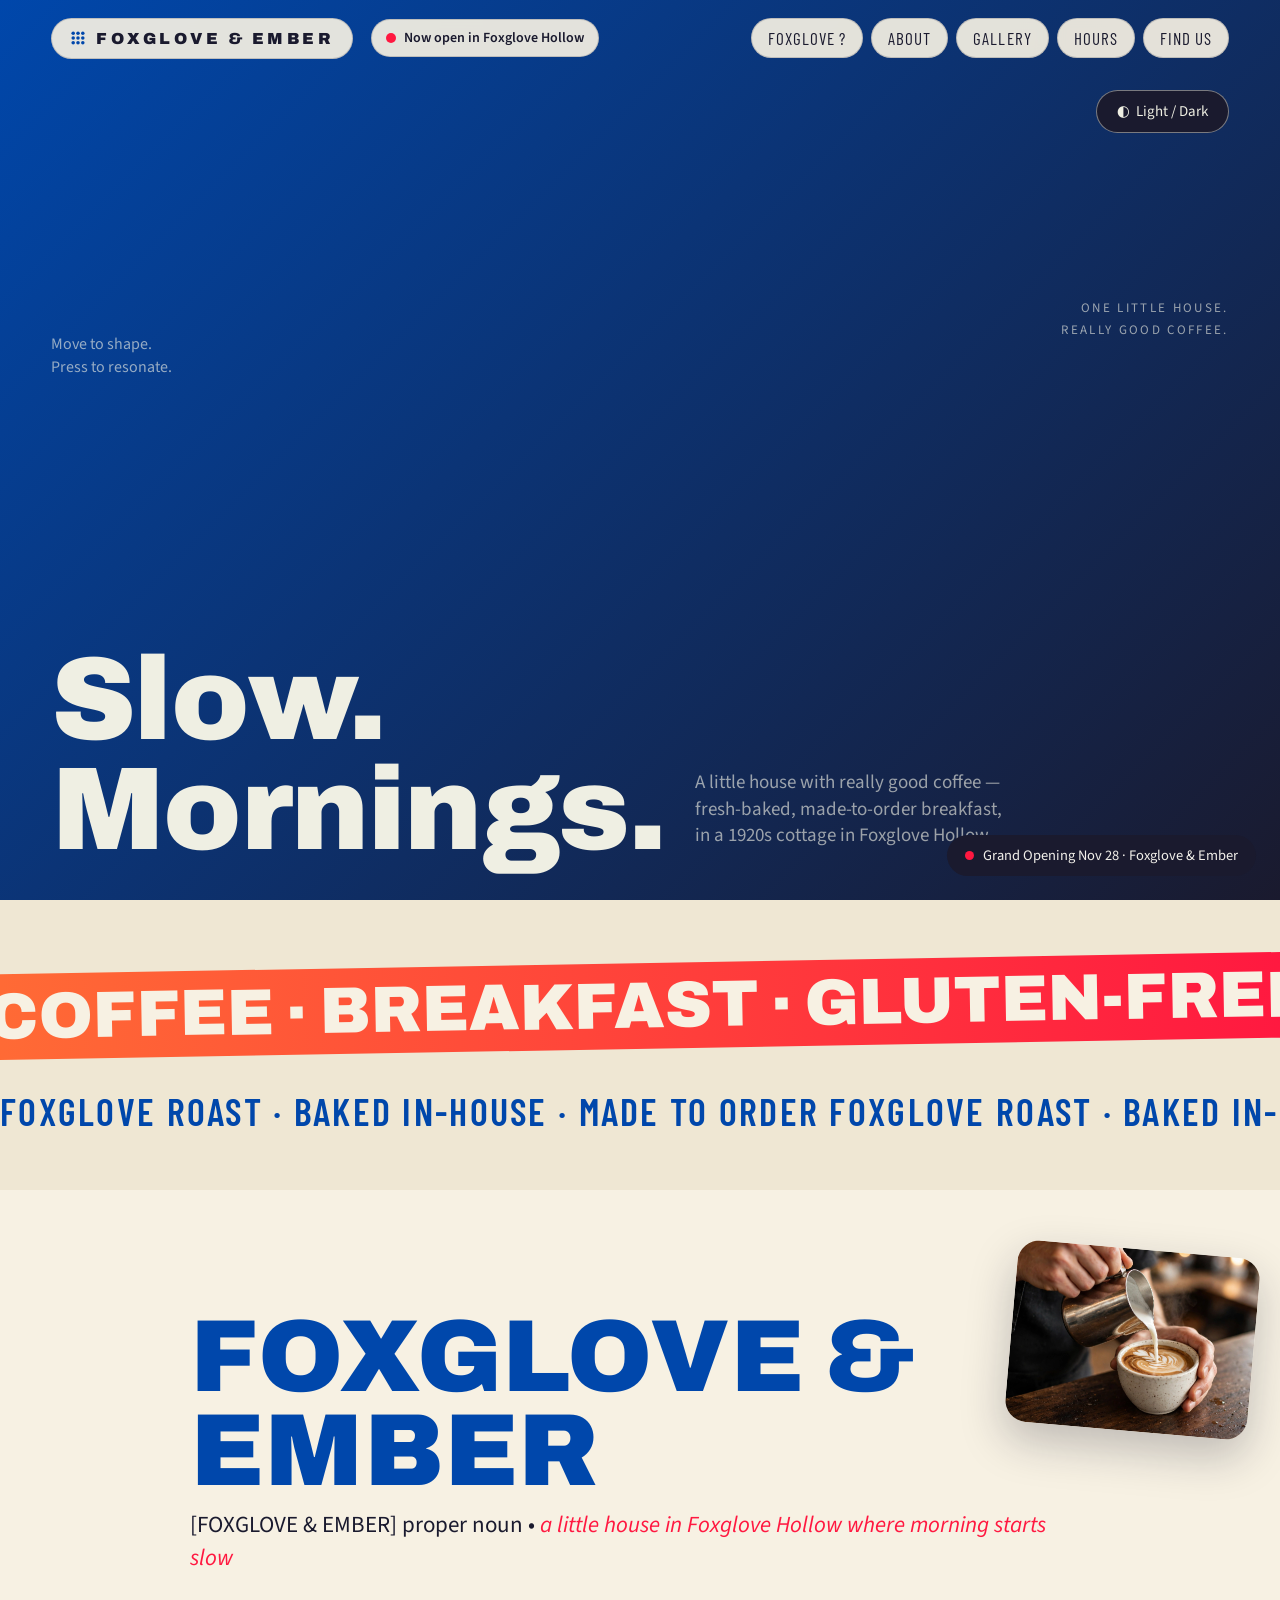
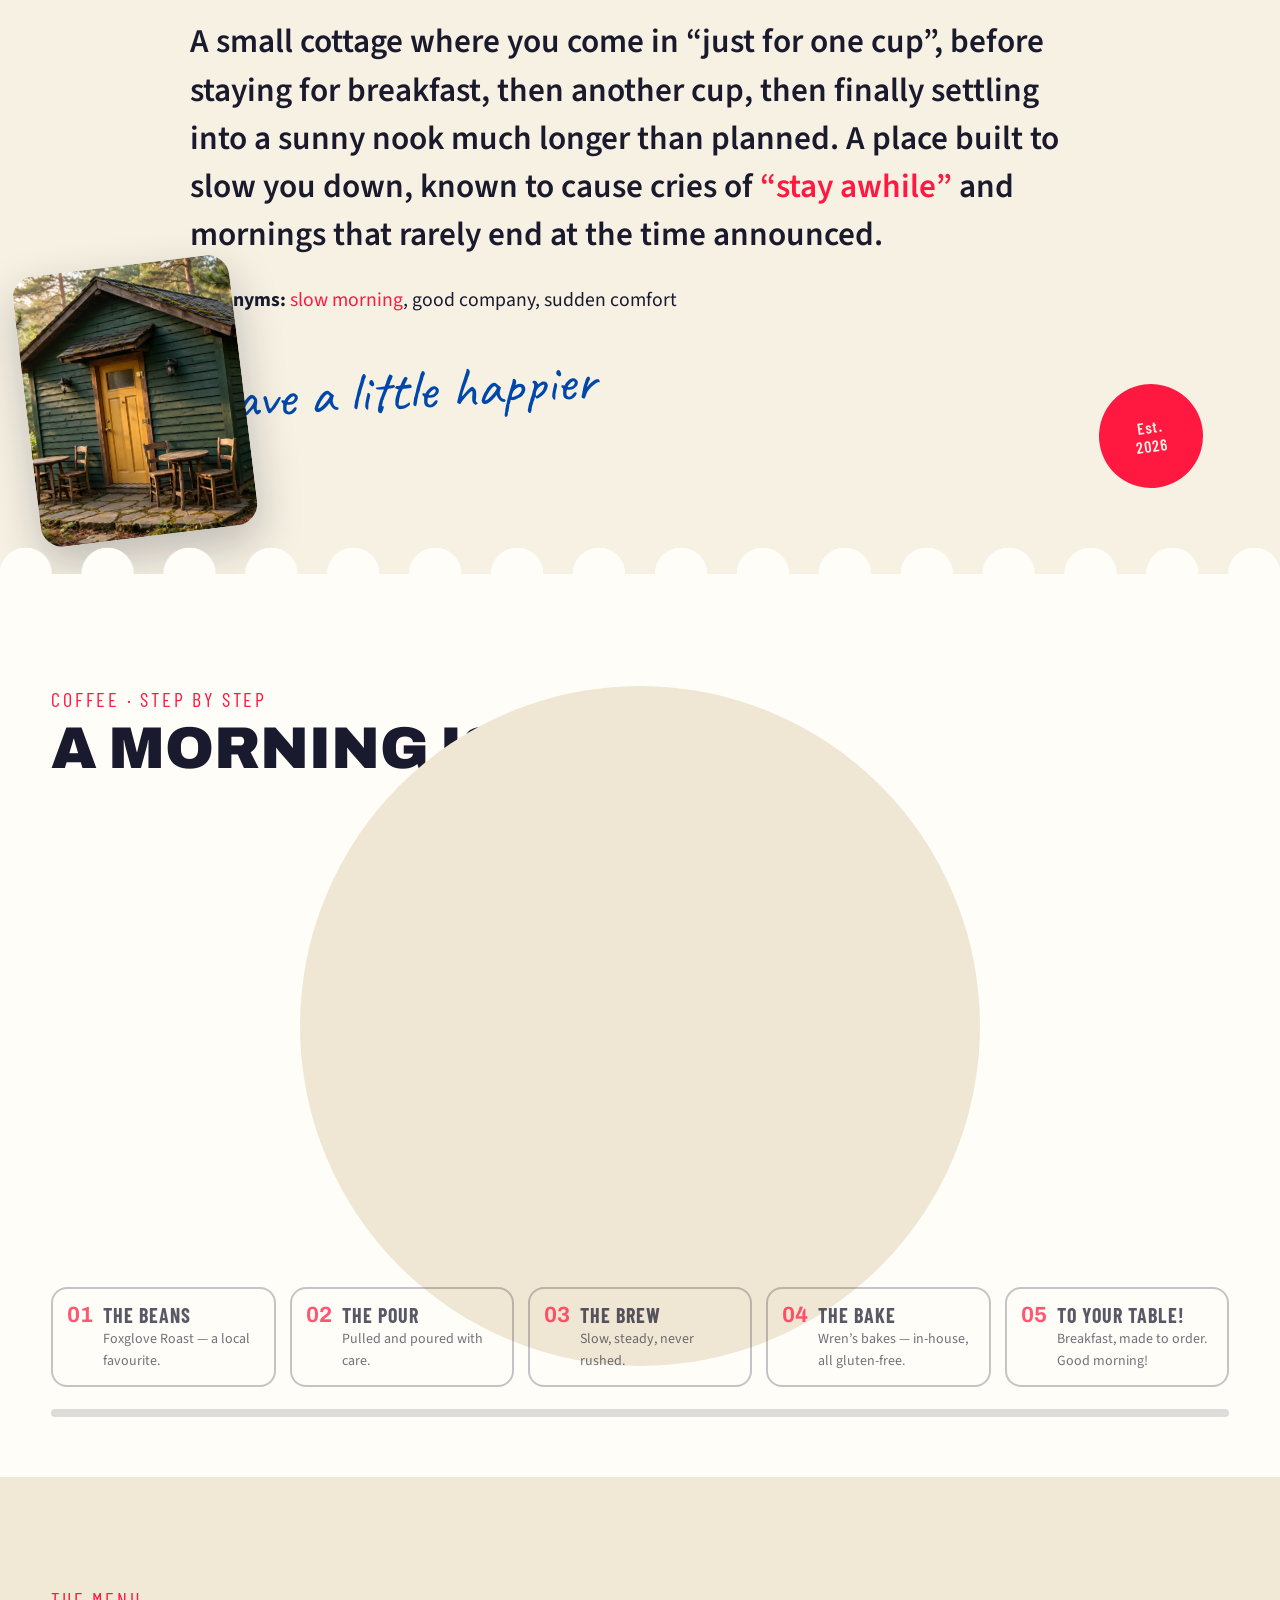
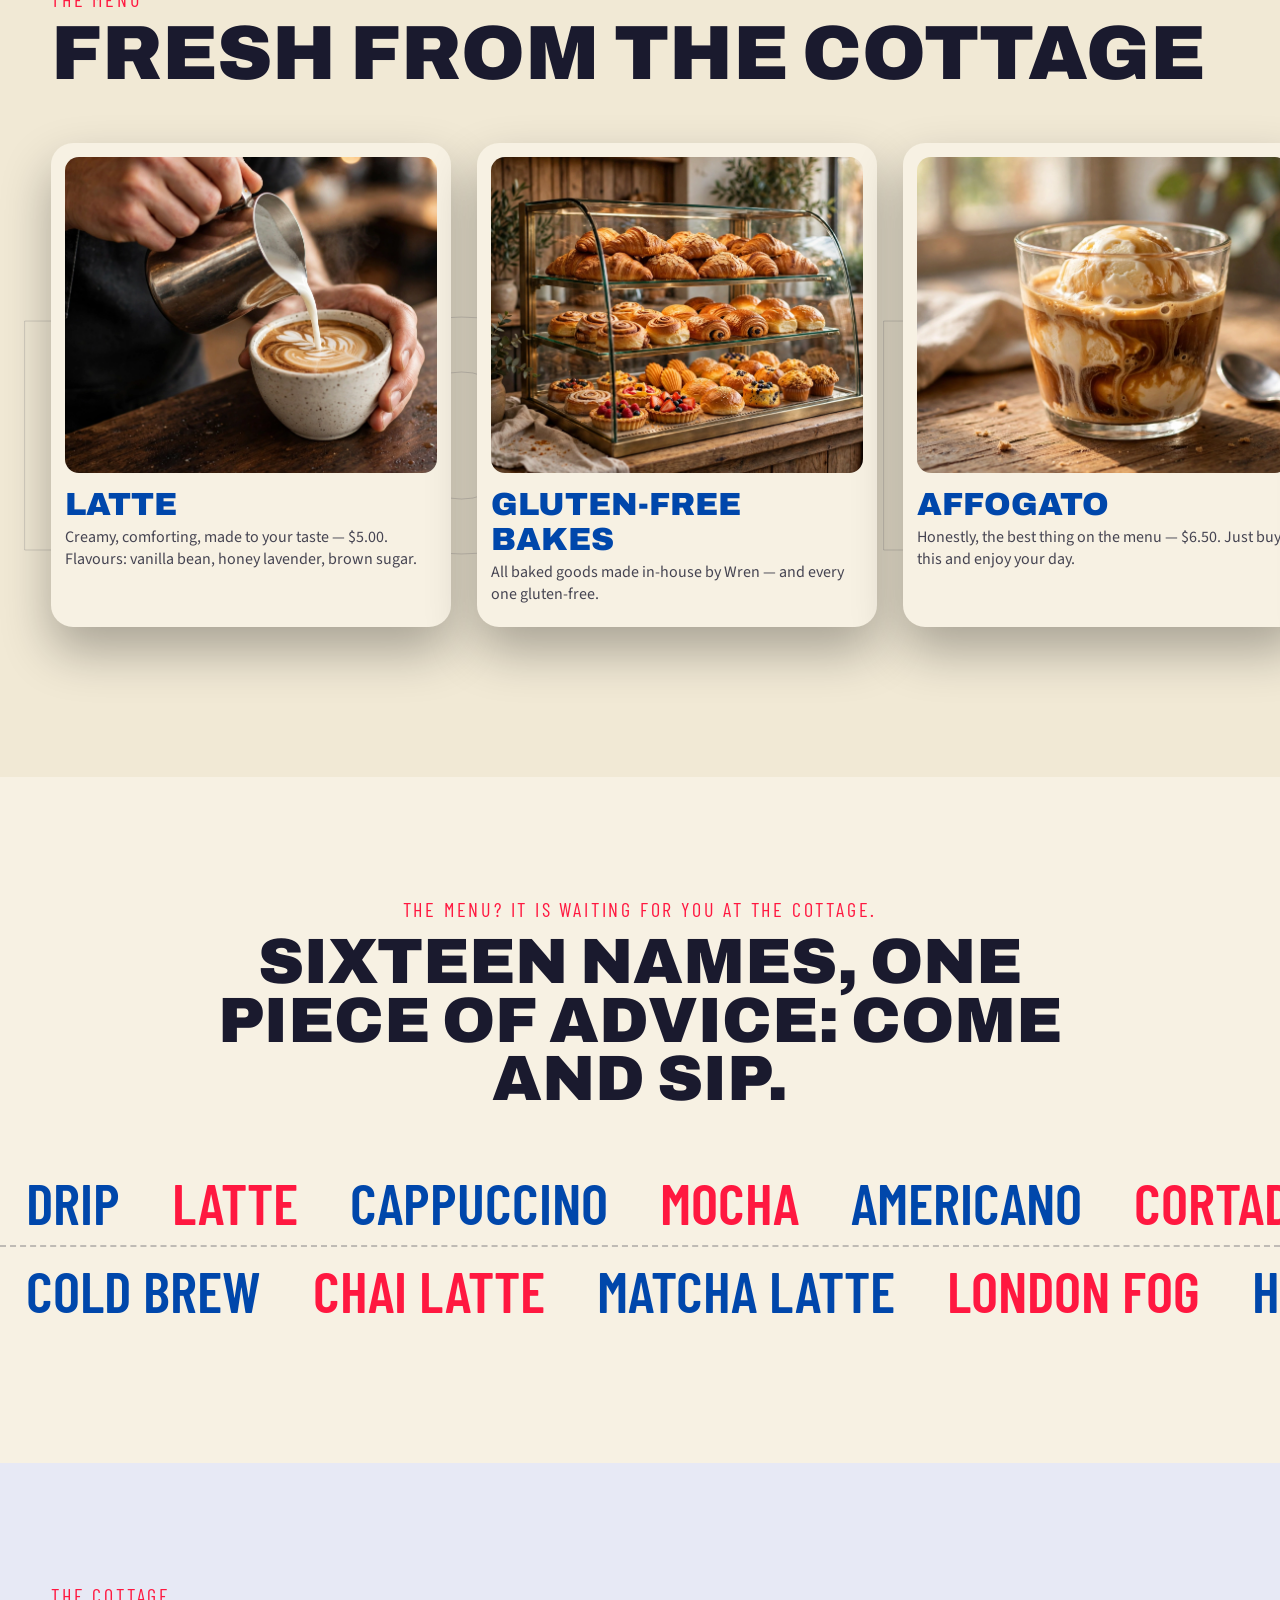
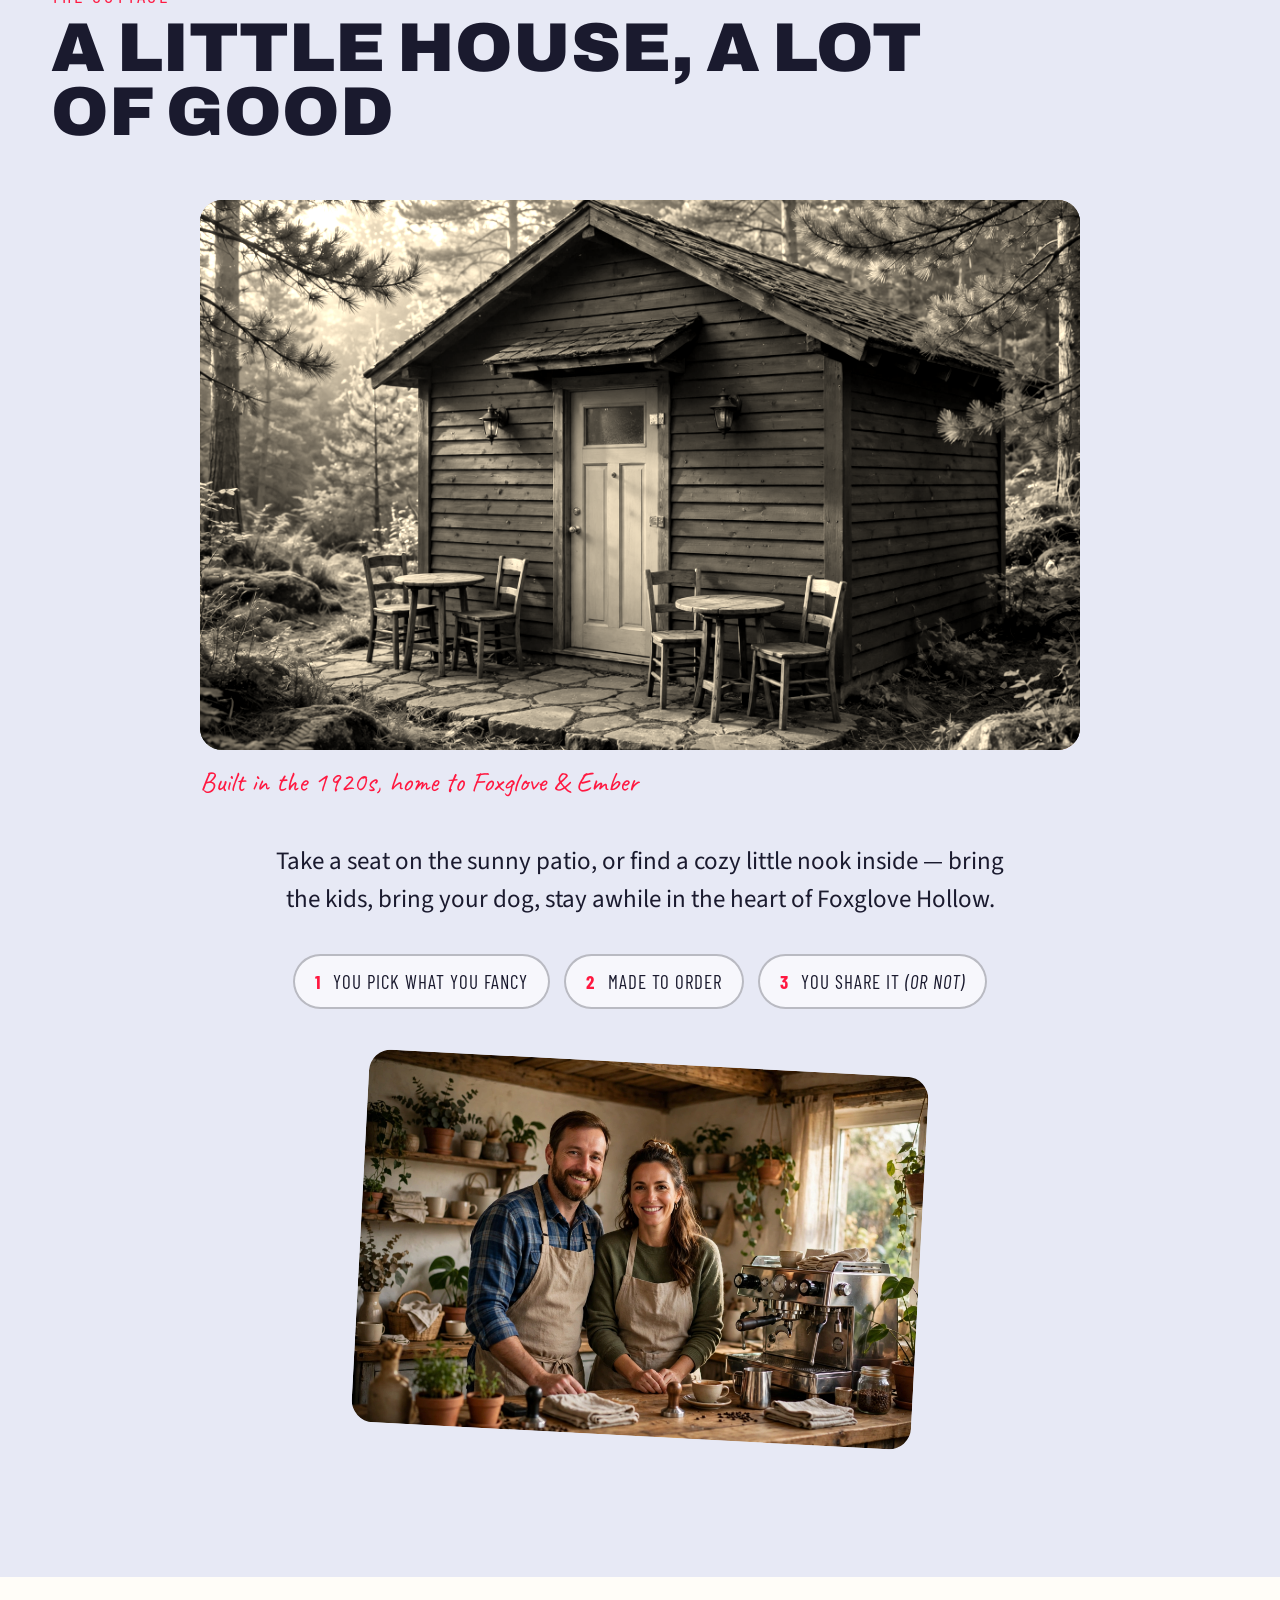
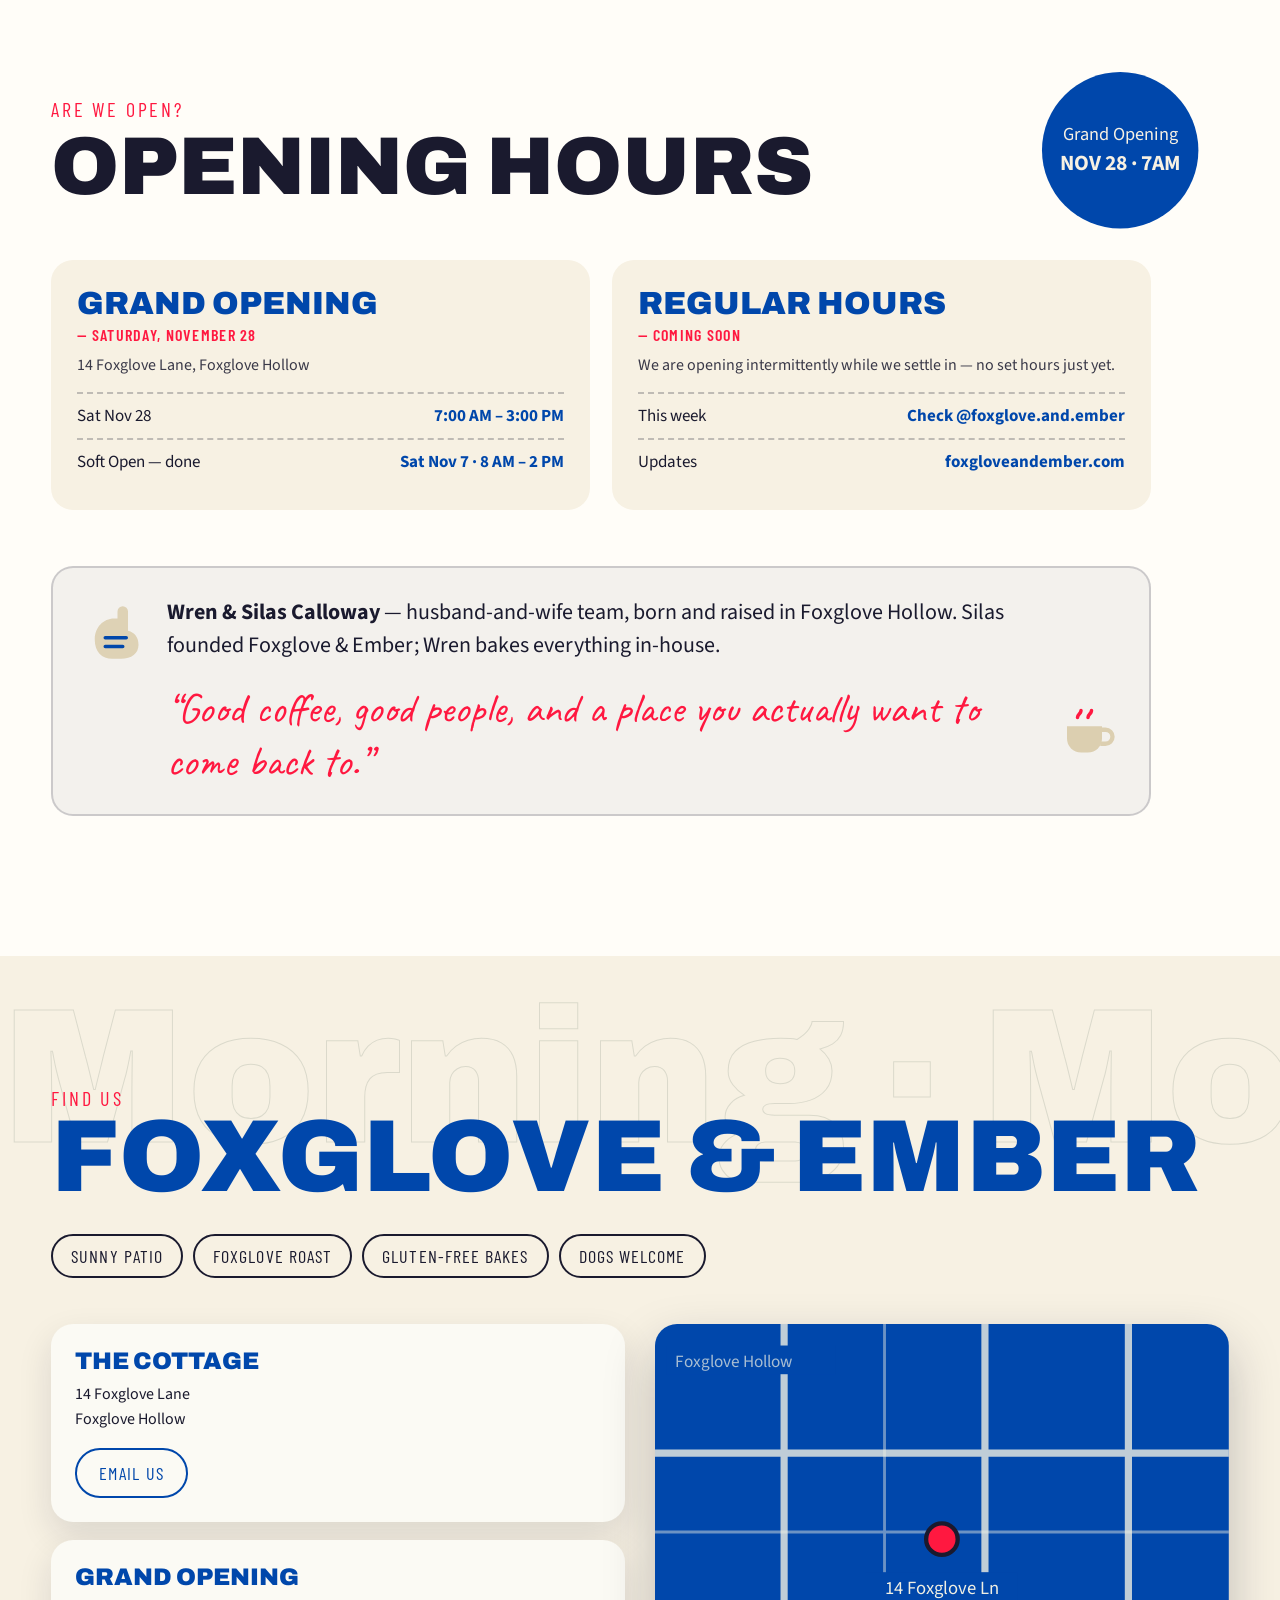
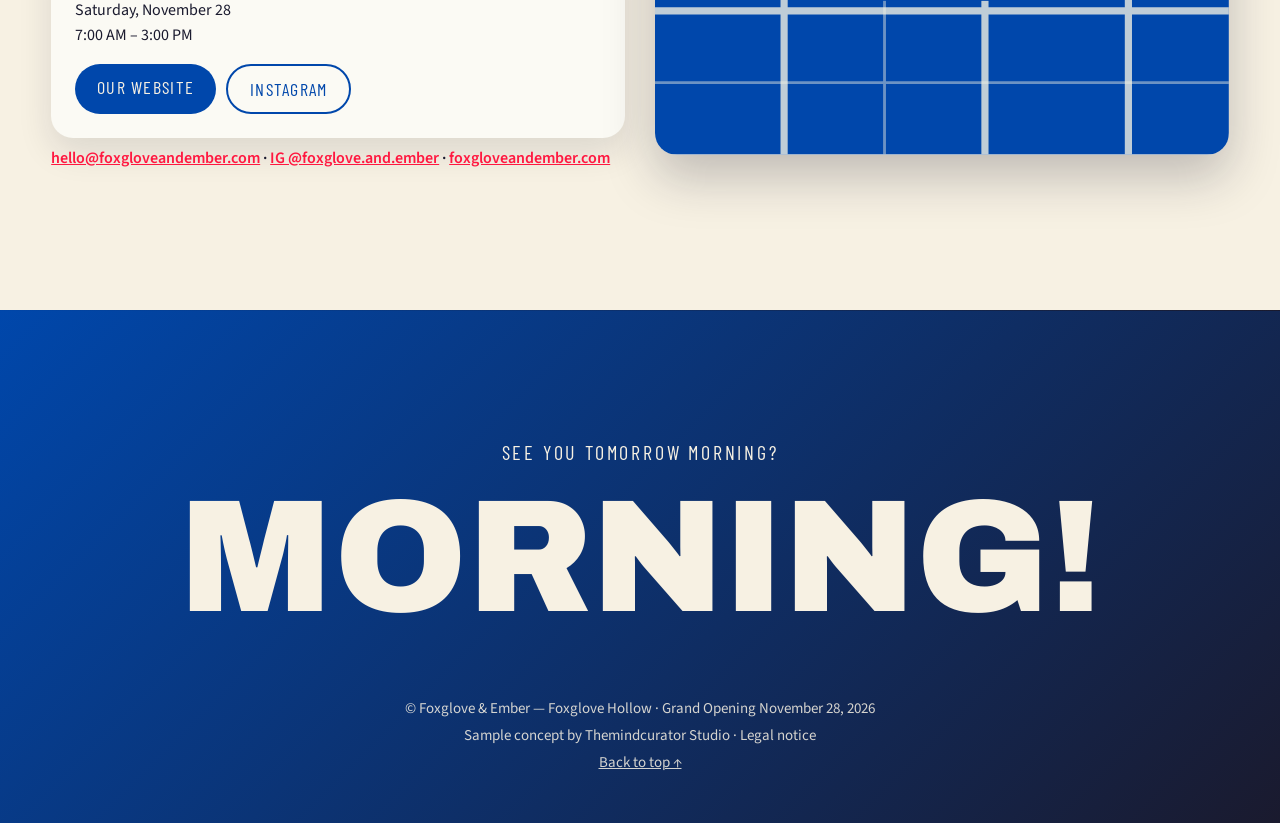
==== commit 4a2a65b5: "Palette v6: Signal Red + Indigo Night (buddy's new combo) - Tokens: indigo #0047AB primary, Signal R" ====
--- a/index.html
+++ b/index.html
@@ -8,7 +8,7 @@
 <link rel="preconnect" href="https://fonts.googleapis.com">
 <link rel="preconnect" href="https://fonts.gstatic.com" crossorigin>
 <link href="https://fonts.googleapis.com/css2?family=Archivo:wght@500;700;900&family=Barlow+Condensed:wght@500;600&family=Source+Sans+3:ital,wght@0,400;0,600;0,700;1,400&family=Caveat:wght@700&display=swap" rel="stylesheet">
-<link rel="stylesheet" href="css/main.css?v=5">
+<link rel="stylesheet" href="css/main.css?v=6">
 </head>
 <body id="top">
 
@@ -17,9 +17,9 @@
 
 <!-- LOADER -->
 <div class="intro" data-intro aria-hidden="true">
-  <div class="intro__panels"><span style="--c:#1686A8"></span><span style="--c:#0E5E7A"></span><span style="--c:#D71927"></span><span style="--c:#8B5A3C"></span><span style="--c:#2A9DB8"></span></div>
+  <div class="intro__panels"><span style="--c:#0047AB"></span><span style="--c:#1A1A2E"></span><span style="--c:#FF1840"></span><span style="--c:#FF6B35"></span><span style="--c:#0047AB"></span></div>
   <div class="intro__core">
-    <svg class="intro__croissant" viewBox="0 0 120 80" fill="none" aria-hidden="true"><path d="M60 14c10-8 26-6 34 4 10 2 16 10 14 20 6 8 4 18-4 24-8 6-20 4-26-4H42c-6 8-18 10-26 4C8 56 6 46 12 38 10 28 16 20 26 18c8-10 24-12 34-4Z" fill="#8B5A3C" stroke="#3D2A1E" stroke-width="4"/><path d="M42 20c4 12 4 26 0 40M78 20c-4 12-4 26 0 40M60 14v52" stroke="#3D2A1E" stroke-width="4"/></svg>
+    <svg class="intro__croissant" viewBox="0 0 120 80" fill="none" aria-hidden="true"><path d="M60 14c10-8 26-6 34 4 10 2 16 10 14 20 6 8 4 18-4 24-8 6-20 4-26-4H42c-6 8-18 10-26 4C8 56 6 46 12 38 10 28 16 20 26 18c8-10 24-12 34-4Z" fill="#FF6B35" stroke="#1A1A2E" stroke-width="4"/><path d="M42 20c4 12 4 26 0 40M78 20c-4 12-4 26 0 40M60 14v52" stroke="#1A1A2E" stroke-width="4"/></svg>
     <div class="intro__word" data-intro-word>FOXGLOVE</div>
     <p class="intro__msg" data-intro-msg>Warming up the cottage…</p>
     <div class="intro__bar"><i data-intro-bar></i></div>
@@ -45,7 +45,7 @@
 
 <main>
 <!-- HERO — one real 3D croissant (approved sample, hero section only) -->
-<section class="s-hero s-hero--model">
+<section class="s-hero s-hero--model is-dark">
   <canvas class="s-hero__gl" data-hero-gl aria-hidden="true"></canvas>
   <button class="pill s-hero__theme" data-hero-theme type="button">◐&nbsp; Light / Dark</button>
   <p class="s-hero__note s-hero__note--l">Move to shape.<br>Press to resonate.</p>
@@ -92,7 +92,7 @@
       <div class="layer layer--butter" data-layer="1"><img src="assets/img/fe-pour.webp" alt="Hot water poured over coffee grounds"><span>The pour</span></div>
       <div class="layer layer--fold" data-layer="2"><img src="assets/img/fe-croissant.webp" alt=""><span>The brew</span></div>
       <div class="layer layer--rest" data-layer="3"><img src="assets/img/fe-oven.webp" alt="Fresh bakes cooling on a tray"><span>The bake</span></div>
-      <div class="layer layer--fire" data-layer="4"><svg viewBox="0 0 200 120"><path d="M100 14c14 20 30 30 30 52a30 30 0 1 1-60 0c0-22 16-32 30-52Z" fill="#D71927"/><path d="M100 52c7 10 14 15 14 26a14 14 0 1 1-28 0c0-11 7-16 14-26Z" fill="#1686A8"/></svg><span>Fresh &amp; warm!</span></div>
+      <div class="layer layer--fire" data-layer="4"><svg viewBox="0 0 200 120"><path d="M100 14c14 20 30 30 30 52a30 30 0 1 1-60 0c0-22 16-32 30-52Z" fill="#FF1840"/><path d="M100 52c7 10 14 15 14 26a14 14 0 1 1-28 0c0-11 7-16 14-26Z" fill="#FF6B35"/></svg><span>Fresh &amp; warm!</span></div>
       <div class="s-build__result" data-build-result><img src="assets/img/fe-latte.webp" alt="A latte at Foxglove &amp; Ember"><strong>The Latte</strong><em>Creamy, comforting, warm.</em></div>
       <div class="s-build__twist" data-build-twist><img src="assets/img/fe-cottage.webp" alt="The cottage, sunny patio out front"><p class="s-build__twist-k">Same house, another way</p><strong>…or stay awhile</strong><em>Cozy little nooks and a sunny patio.</em></div>
     </div>
@@ -150,7 +150,7 @@
 <!-- HOURS -->
 <section class="s-hours edge-wave" id="hours">
   <header class="s-hours__head"><p class="s-hours__k">Are we open?</p><h2 class="s-hours__title" data-split>Opening Hours</h2></header>
-  <div class="s-hours__disc" aria-hidden="true"><svg viewBox="0 0 100 100"><circle cx="50" cy="50" r="47" fill="#1686A8"/><text x="50" y="44" text-anchor="middle" font-size="11" fill="#F7F1E3">Grand Opening</text><text x="50" y="62" text-anchor="middle" font-size="13" font-weight="700" fill="#F7F1E3">NOV 28 · 7AM</text></svg></div>
+  <div class="s-hours__disc" aria-hidden="true"><svg viewBox="0 0 100 100"><circle cx="50" cy="50" r="47" fill="#0047AB"/><text x="50" y="44" text-anchor="middle" font-size="11" fill="#F7F1E3">Grand Opening</text><text x="50" y="62" text-anchor="middle" font-size="13" font-weight="700" fill="#F7F1E3">NOV 28 · 7AM</text></svg></div>
   <div class="hours">
     <article class="hours__loc" data-hours-row>
       <h3>Grand Opening <span>— Saturday, November 28</span></h3>
@@ -164,10 +164,10 @@
     </article>
   </div>
   <div class="chef">
-    <svg class="chef__hand" viewBox="0 0 80 80" aria-hidden="true"><path d="M18 52c0-14 10-24 22-24h4v-8a6 6 0 0 1 12 0v22c8 2 12 8 12 16 0 10-8 16-20 16H38c-12 0-20-8-20-22Z" fill="#DCCFB0" opacity=".9"/><path d="M30 50h24M30 60h20" stroke="#1686A8" stroke-width="4" stroke-linecap="round"/></svg>
+    <svg class="chef__hand" viewBox="0 0 80 80" aria-hidden="true"><path d="M18 52c0-14 10-24 22-24h4v-8a6 6 0 0 1 12 0v22c8 2 12 8 12 16 0 10-8 16-20 16H38c-12 0-20-8-20-22Z" fill="#DCCFB0" opacity=".9"/><path d="M30 50h24M30 60h20" stroke="#0047AB" stroke-width="4" stroke-linecap="round"/></svg>
     <p class="chef__line"><strong>Wren &amp; Silas Calloway</strong> — husband-and-wife team, born and raised in Foxglove Hollow. Silas founded Foxglove &amp; Ember; Wren bakes everything in-house.</p>
     <blockquote>“Good coffee, good people, and a place you actually want to come back to.”</blockquote>
-    <svg class="chef__cup" viewBox="0 0 80 80" aria-hidden="true"><path d="M16 30h40v14a16 16 0 0 1-16 16h-8A16 16 0 0 1 16 44V30Z" fill="#DCCFB0"/><path d="M56 34h4a8 8 0 0 1 0 16h-6" fill="none" stroke="#DCCFB0" stroke-width="5"/><path d="M28 20c0-4 4-4 4-8M40 20c0-4 4-4 4-8" stroke="#D71927" stroke-width="4" fill="none" stroke-linecap="round"/></svg>
+    <svg class="chef__cup" viewBox="0 0 80 80" aria-hidden="true"><path d="M16 30h40v14a16 16 0 0 1-16 16h-8A16 16 0 0 1 16 44V30Z" fill="#DCCFB0"/><path d="M56 34h4a8 8 0 0 1 0 16h-6" fill="none" stroke="#DCCFB0" stroke-width="5"/><path d="M28 20c0-4 4-4 4-8M40 20c0-4 4-4 4-8" stroke="#FF1840" stroke-width="4" fill="none" stroke-linecap="round"/></svg>
   </div>
 </section>
 
@@ -186,11 +186,11 @@
     </div>
     <div class="s-visit__mapwrap">
       <svg class="s-visit__map" data-map viewBox="0 0 400 300" role="img" aria-label="Simplified map of the cottage location">
-        <rect width="400" height="300" fill="#1686A8"/>
+        <rect width="400" height="300" fill="#0047AB"/>
         <g stroke="#EFEFE3" stroke-width="5" fill="none" opacity=".8"><path d="M0 90 H400M0 200 H400M90 0 V300M230 0 V300M330 0 V300"/></g>
         <g stroke="#EFEFE3" stroke-width="2" fill="none" opacity=".45"><path d="M0 145 H400M160 0 V300M0 250 H400"/></g>
-        <circle cx="200" cy="150" r="11" fill="#D71927" stroke="#3D2A1E" stroke-width="3"/><rect x="147" y="173" width="106" height="20" fill="#1686A8"/><text x="200" y="188" text-anchor="middle" fill="#EFEFE3" font-size="13">14 Foxglove Ln</text>
-        <rect x="8" y="15" width="118" height="20" fill="#1686A8"/><text x="14" y="30" fill="#EFEFE3" font-size="12" opacity=".7">Foxglove Hollow</text>
+        <circle cx="200" cy="150" r="11" fill="#FF1840" stroke="#1A1A2E" stroke-width="3"/><rect x="147" y="173" width="106" height="20" fill="#0047AB"/><text x="200" y="188" text-anchor="middle" fill="#EFEFE3" font-size="13">14 Foxglove Ln</text>
+        <rect x="8" y="15" width="118" height="20" fill="#0047AB"/><text x="14" y="30" fill="#EFEFE3" font-size="12" opacity=".7">Foxglove Hollow</text>
       </svg>
     </div>
   </div>
@@ -211,7 +211,7 @@
 <script src="assets/vendor/gsap.min.js"></script>
 <script src="assets/vendor/ScrollTrigger.min.js"></script>
 <script src="assets/vendor/lenis.min.js"></script>
-<script src="js/main.js?v=4"></script>
+<script src="js/main.js?v=5"></script>
 <script type="importmap">
 { "imports": { "three": "./assets/vendor/three/three.module.js" } }
 </script>
--- a/css/main.css
+++ b/css/main.css
@@ -1,6 +1,6 @@
 :root{
-  --rouge:#1686A8; --bordeaux:#8B5A3C; --brun:#3D2A1E; --orange-rouge:#D71927;
-  --orange:#1686A8; --jaune:#1686A8; --bleu:#1686A8; --creme:#F7F1E3; --creme-fond:#EFE7D3;
+  --rouge:#0047AB; --bordeaux:#1A1A2E; --brun:#1A1A2E; --orange-rouge:#FF1840;
+  --orange:#FF6B35; --jaune:#FF1840; --bleu:#0047AB; --creme:#F7F1E3; --creme-fond:#EFE7D3;
   --f-title:"Archivo","Arial Black",system-ui,sans-serif;
   --f-cond:"Barlow Condensed","Arial Narrow",system-ui,sans-serif;
   --f-text:"Source Sans 3",Arial,system-ui,sans-serif;
@@ -53,13 +53,13 @@
 /* ---------- topbar ---------- */
 .topbar{position:fixed;z-index:100;top:0;left:0;right:0;height:var(--topbar-h);display:flex;align-items:center;gap:18px;padding:10px var(--gutter);pointer-events:none}
 .topbar>*{pointer-events:auto}
-.topbar__logo{display:flex;align-items:center;gap:10px;flex:none;padding:11px 18px;border-radius:99px;background:rgba(247,241,227,.92);border:1px solid rgba(61,42,30,.18);backdrop-filter:blur(6px);color:var(--brun);text-decoration:none;font-family:var(--f-title);font-weight:900;font-size:16px;letter-spacing:.22em}
-.topbar__logo svg{width:16px;height:16px;flex:none;fill:#1686A8}
-.topbar__status{display:flex;align-items:center;gap:8px;background:rgba(247,241,227,.92);border:1px solid rgba(61,42,30,.18);backdrop-filter:blur(6px);color:var(--brun);padding:8px 14px;border-radius:99px;font-size:14px;font-weight:600}
-.topbar__dot{width:10px;height:10px;border-radius:50%;background:#D71927;flex:none}
+.topbar__logo{display:flex;align-items:center;gap:10px;flex:none;padding:11px 18px;border-radius:99px;background:rgba(247,241,227,.92);border:1px solid rgba(26,26,46,.18);backdrop-filter:blur(6px);color:var(--brun);text-decoration:none;font-family:var(--f-title);font-weight:900;font-size:16px;letter-spacing:.22em}
+.topbar__logo svg{width:16px;height:16px;flex:none;fill:#0047AB}
+.topbar__status{display:flex;align-items:center;gap:8px;background:rgba(247,241,227,.92);border:1px solid rgba(26,26,46,.18);backdrop-filter:blur(6px);color:var(--brun);padding:8px 14px;border-radius:99px;font-size:14px;font-weight:600}
+.topbar__dot{width:10px;height:10px;border-radius:50%;background:#FF1840;flex:none}
 .topbar__dot.is-open{background:#7BE07B}
 .topbar__links{margin-left:auto;display:flex;gap:8px}
-.topbar__links a{text-decoration:none;font-family:var(--f-cond);font-size:17px;letter-spacing:.06em;text-transform:uppercase;background:rgba(247,241,227,.92);border:1px solid rgba(61,42,30,.18);backdrop-filter:blur(6px);color:var(--brun);padding:9px 16px;border-radius:99px}
+.topbar__links a{text-decoration:none;font-family:var(--f-cond);font-size:17px;letter-spacing:.06em;text-transform:uppercase;background:rgba(247,241,227,.92);border:1px solid rgba(26,26,46,.18);backdrop-filter:blur(6px);color:var(--brun);padding:9px 16px;border-radius:99px}
 
 /* ---------- shared type ---------- */
 h2[data-split],.s-def__word{font-family:var(--f-title);font-weight:900;text-transform:uppercase;line-height:.92}
@@ -72,14 +72,14 @@
    flour-dusted marble counter at opening time, dark is the deck oven before
    dawn. No gradients, no glows, no ornament; the 3D bake is the only picture. */
 .s-hero--model{
-  --h-ink:#3D2A1E; --h-muted:rgba(61,42,30,.55);
-  --h-line:rgba(61,42,30,.42); --h-pill:#FFFFFF;
+  --h-ink:#1A1A2E; --h-muted:rgba(26,26,46,.55);
+  --h-line:rgba(26,26,46,.42); --h-pill:#FFFFFF;
   position:relative;min-height:100svh;overflow:hidden;color:var(--h-ink);
   background:var(--creme);
   transition:background .5s;
 }
-.s-hero--model.is-dark{--h-ink:#EFEFE3; --h-muted:rgba(239,239,227,.62); --h-line:rgba(239,239,227,.45); --h-pill:#082E3A;
-  background:#082E3A}
+.s-hero--model.is-dark{--h-ink:#EFEFE3; --h-muted:rgba(239,239,227,.62); --h-line:rgba(239,239,227,.45); --h-pill:#1A1A2E;
+  background:linear-gradient(135deg,#0047AB,#1A1A2E)}
 .s-hero__gl{position:absolute;inset:0;width:100%;height:100%;display:block;z-index:0;touch-action:pan-y}
 .s-hero--model.no-gl .s-hero__gl{display:none}
 .s-hero__theme{position:absolute;z-index:5;top:calc(var(--topbar-h) + 14px);right:var(--gutter)}
@@ -93,15 +93,15 @@
 .s-hero__headline h1{font-family:var(--f-title);font-weight:900;font-size:clamp(58px,9.2vw,148px);line-height:.94;letter-spacing:-.015em}
 .s-hero__row{display:flex;align-items:flex-end;gap:30px}
 .s-hero__row p{font-size:19px;line-height:1.4;color:var(--h-muted);max-width:320px;padding-bottom:16px}
-.s-hero__badge{position:absolute;z-index:5;right:24px;bottom:24px;display:flex;align-items:center;gap:9px;background:#3c3a38;color:#f2f0ea;font-size:14.5px;padding:10px 18px;border-radius:99px}
-.s-hero__badge i{width:9px;height:9px;border-radius:50%;background:#D71927;display:block}
+.s-hero__badge{position:absolute;z-index:5;right:24px;bottom:24px;display:flex;align-items:center;gap:9px;background:#1A1A2E;color:#f2f0ea;font-size:14.5px;padding:10px 18px;border-radius:99px}
+.s-hero__badge i{width:9px;height:9px;border-radius:50%;background:#FF1840;display:block}
 
 
 /* ---------- marquee ---------- */
 .s-marquee{background:var(--creme-fond);padding:64px 0 58px;overflow:hidden}
 .marquee{overflow:hidden;white-space:nowrap}
 .marquee__track{display:inline-flex;font-family:var(--f-title);font-weight:900;text-transform:uppercase;line-height:1}
-.marquee--a{background:var(--jaune);color:var(--creme);transform:rotate(-1deg) scale(1.02)}
+.marquee--a{background:linear-gradient(90deg,#FF6B35,#FF1840);color:var(--creme);transform:rotate(-1deg) scale(1.02)}
 .marquee--a .marquee__track{font-size:clamp(30px,5vw,64px);padding:10px 0}
 .marquee--b{color:var(--rouge);margin-top:44px}
 .marquee--b .marquee__track{font-size:clamp(20px,3vw,38px);font-family:var(--f-cond);font-weight:600;letter-spacing:.06em}
@@ -117,7 +117,7 @@
 .s-def__syn{max-width:900px;margin:26px auto 0;font-size:clamp(16px,.6vw + 12px,20px)}
 .s-def__sign{max-width:900px;margin:40px auto 0;overflow:hidden}
 .sign{font-family:"Caveat",cursive;font-size:clamp(34px,5vw,58px);color:var(--rouge);display:inline-block;transform:rotate(-3deg)}
-.s-def__photo{position:absolute;border-radius:var(--radius);overflow:hidden;box-shadow:0 18px 44px rgba(61,42,30,.25)}
+.s-def__photo{position:absolute;border-radius:var(--radius);overflow:hidden;box-shadow:0 18px 44px rgba(26,26,46,.25)}
 .s-def__photo img{width:100%;height:100%;object-fit:cover}
 .s-def__photo--a{width:clamp(130px,17vw,280px);aspect-ratio:4/5;left:2vw;bottom:4%;rotate:-7deg}
 .s-def__photo--b{width:clamp(140px,19vw,320px);aspect-ratio:4/3;right:2vw;top:6%;rotate:5deg}
@@ -141,13 +141,13 @@
 .s-build__result em,.s-build__twist em{font-style:normal;opacity:.75}
 .s-build__twist-k{font-family:var(--f-cond);letter-spacing:.12em;text-transform:uppercase;color:var(--orange-rouge);margin-top:10px}
 .s-build__steps{list-style:none;display:flex;gap:14px;flex-wrap:wrap;margin-top:10px}
-.s-build__step{flex:1 1 150px;display:flex;gap:10px;padding:14px;border:2px solid rgba(61,42,30,.35);border-radius:16px;opacity:.72;transition:opacity .3s,border-color .3s}
+.s-build__step{flex:1 1 150px;display:flex;gap:10px;padding:14px;border:2px solid rgba(26,26,46,.35);border-radius:16px;opacity:.72;transition:opacity .3s,border-color .3s}
 .s-build__step b{font-family:var(--f-title);font-size:22px;color:var(--orange-rouge)}
 .s-build__step strong{display:block;font-family:var(--f-cond);font-size:20px;letter-spacing:.05em;text-transform:uppercase}
 .s-build__step span{font-size:14px;opacity:.85}
 .s-build__step.is-active{opacity:1;border-color:var(--orange-rouge)}
-.s-build__step.is-done{opacity:.9;border-color:rgba(215,25,39,.5)}
-.s-build__bar{height:8px;background:rgba(61,42,30,.14);border-radius:99px;margin-top:22px;overflow:hidden}
+.s-build__step.is-done{opacity:.9;border-color:rgba(255,24,64,.5)}
+.s-build__bar{height:8px;background:rgba(26,26,46,.14);border-radius:99px;margin-top:22px;overflow:hidden}
 .s-build__bar i{display:block;height:100%;background:var(--orange);transform:scaleX(0);transform-origin:left}
 
 /* ---------- gallery ---------- */
@@ -156,7 +156,7 @@
 .s-gallery__head{padding:0 var(--gutter)}
 .s-gallery__kicker{color:var(--orange-rouge)}
 .s-gallery__title{font-size:clamp(38px,6vw,84px);margin-top:8px}
-.s-gallery__giant{position:absolute;top:44%;left:0;font-family:var(--f-title);font-weight:900;font-size:26vw;line-height:1;color:transparent;-webkit-text-stroke:1px rgba(61,42,30,.15);white-space:nowrap;pointer-events:none}
+.s-gallery__giant{position:absolute;top:44%;left:0;font-family:var(--f-title);font-weight:900;font-size:26vw;line-height:1;color:transparent;-webkit-text-stroke:1px rgba(26,26,46,.15);white-space:nowrap;pointer-events:none}
 .s-gallery__track{position:relative;display:flex;gap:26px;padding:6vh var(--gutter) 0;width:max-content;align-items:stretch}
 .card{width:min(74vw,400px);flex:none;background:var(--creme);color:var(--brun);border-radius:var(--radius);padding:14px 14px 22px;box-shadow:0 24px 50px rgba(0,0,0,.3)}
 .card__img{border-radius:14px;overflow:hidden;aspect-ratio:4/3.4}
@@ -173,10 +173,10 @@
 .names-row__track{display:inline-flex;gap:0}
 .names-row span{font-family:var(--f-cond);font-weight:600;text-transform:uppercase;font-size:clamp(30px,4.6vw,58px);padding:0 26px;color:var(--rouge)}
 .names-row span:nth-child(even){color:var(--orange-rouge)}
-.names-row + .names-row{border-top:2px dashed rgba(61,42,30,.25)}
+.names-row + .names-row{border-top:2px dashed rgba(26,26,46,.25)}
 
 /* ---------- amigos ---------- */
-.s-amigos{background:#E3EDEE;color:var(--brun);padding:120px var(--gutter) 140px;overflow:hidden}
+.s-amigos{background:#E7E9F5;color:var(--brun);padding:120px var(--gutter) 140px;overflow:hidden}
 .s-amigos__k{color:var(--orange-rouge)}
 .s-amigos__title{font-size:clamp(34px,5.4vw,74px);max-width:900px;margin-top:10px}
 .duo{max-width:880px;margin:56px auto 0}
@@ -188,7 +188,7 @@
 .duo figcaption{font-family:"Caveat",cursive;font-size:28px;margin-top:14px;color:var(--orange-rouge)}
 .s-amigos__text{max-width:760px;margin:44px auto 0;font-size:clamp(18px,2.2vw,25px);line-height:1.5;text-align:center}
 .s-amigos__how{display:flex;gap:14px;flex-wrap:wrap;justify-content:center;margin-top:36px}
-.s-amigos__how span{background:rgba(255,255,255,.65);border:2px solid rgba(61,42,30,.28);padding:14px 20px;border-radius:99px;font-family:var(--f-cond);font-size:19px;letter-spacing:.05em;text-transform:uppercase}
+.s-amigos__how span{background:rgba(255,255,255,.65);border:2px solid rgba(26,26,46,.28);padding:14px 20px;border-radius:99px;font-family:var(--f-cond);font-size:19px;letter-spacing:.05em;text-transform:uppercase}
 .s-amigos__how b{color:var(--orange-rouge);margin-right:8px}
 .s-amigos__photo{max-width:560px;margin:54px auto 0;border-radius:var(--radius);overflow:hidden;rotate:3deg}
 .s-amigos__photo img{width:100%;aspect-ratio:3/2;object-fit:cover}
@@ -205,9 +205,9 @@
 .hours__addr{margin-top:10px;opacity:.85}
 .hours__addr a{font-weight:700}
 .hours__loc ul{list-style:none;margin-top:16px}
-.hours__loc li{display:flex;justify-content:space-between;gap:12px;padding:10px 0;border-top:2px dashed rgba(61,42,30,.25);font-size:17px}
+.hours__loc li{display:flex;justify-content:space-between;gap:12px;padding:10px 0;border-top:2px dashed rgba(26,26,46,.25);font-size:17px}
 .hours__loc li b{color:var(--rouge)}
-.chef{max-width:1100px;margin-top:56px;display:grid;grid-template-columns:70px 1fr 70px;gap:18px;align-items:center;background:rgba(61,42,30,.05);border:2px solid rgba(61,42,30,.18);border-radius:var(--radius);padding:26px}
+.chef{max-width:1100px;margin-top:56px;display:grid;grid-template-columns:70px 1fr 70px;gap:18px;align-items:center;background:rgba(26,26,46,.05);border:2px solid rgba(26,26,46,.18);border-radius:var(--radius);padding:26px}
 .chef__line{font-size:clamp(17px,2vw,22px);line-height:1.5}
 .chef blockquote{grid-column:2;font-family:"Caveat",cursive;font-size:clamp(28px,4vw,42px);color:var(--orange-rouge)}
 @media(max-width:760px){.hours{grid-template-columns:1fr}.chef{grid-template-columns:1fr}.chef blockquote{grid-column:1}.chef__hand,.chef__cup{display:none}}
@@ -220,7 +220,7 @@
 .s-visit__pictos{list-style:none;display:flex;gap:10px;flex-wrap:wrap;margin-top:30px;position:relative}
 .s-visit__pictos li{border:2px solid var(--brun);border-radius:99px;padding:9px 18px;font-family:var(--f-cond);font-size:18px;letter-spacing:.06em;text-transform:uppercase}
 .s-visit__grid{display:grid;grid-template-columns:1fr 1fr;gap:30px;margin-top:46px;position:relative;align-items:start}
-.s-visit__locs article{background:#FBFAF4;border-radius:var(--radius);padding:24px;box-shadow:0 14px 34px rgba(61,42,30,.12)}
+.s-visit__locs article{background:#FBFAF4;border-radius:var(--radius);padding:24px;box-shadow:0 14px 34px rgba(26,26,46,.12)}
 .s-visit__locs article + article{margin-top:18px}
 .s-visit__locs h3{font-family:var(--f-title);font-weight:900;text-transform:uppercase;color:var(--rouge);font-size:24px}
 .s-visit__locs p{margin-top:8px;line-height:1.55}
@@ -230,11 +230,11 @@
 .s-visit__contact{margin-top:20px;font-weight:600}
 .s-visit__contact a{color:var(--orange-rouge)}
 .s-visit__mapwrap{perspective:900px}
-.s-visit__map{width:100%;border-radius:var(--radius);box-shadow:0 22px 50px rgba(61,42,30,.25);transform-style:preserve-3d}
+.s-visit__map{width:100%;border-radius:var(--radius);box-shadow:0 22px 50px rgba(26,26,46,.25);transform-style:preserve-3d}
 @media(max-width:820px){.s-visit__grid{grid-template-columns:1fr}}
 
 /* ---------- end ---------- */
-.s-end{background:var(--rouge);color:var(--creme);text-align:center;padding:130px var(--gutter) 50px;overflow:hidden}
+.s-end{background:linear-gradient(135deg,#0047AB,#1A1A2E);color:var(--creme);text-align:center;padding:130px var(--gutter) 50px;overflow:hidden}
 .s-end__k{font-family:var(--f-cond);letter-spacing:.14em;text-transform:uppercase;color:var(--creme);font-size:20px}
 .s-end__big{font-family:var(--f-title);font-weight:900;font-size:clamp(52px,12.5vw,180px);line-height:1;margin-top:14px}
 .s-end__big .ch{display:inline-block}
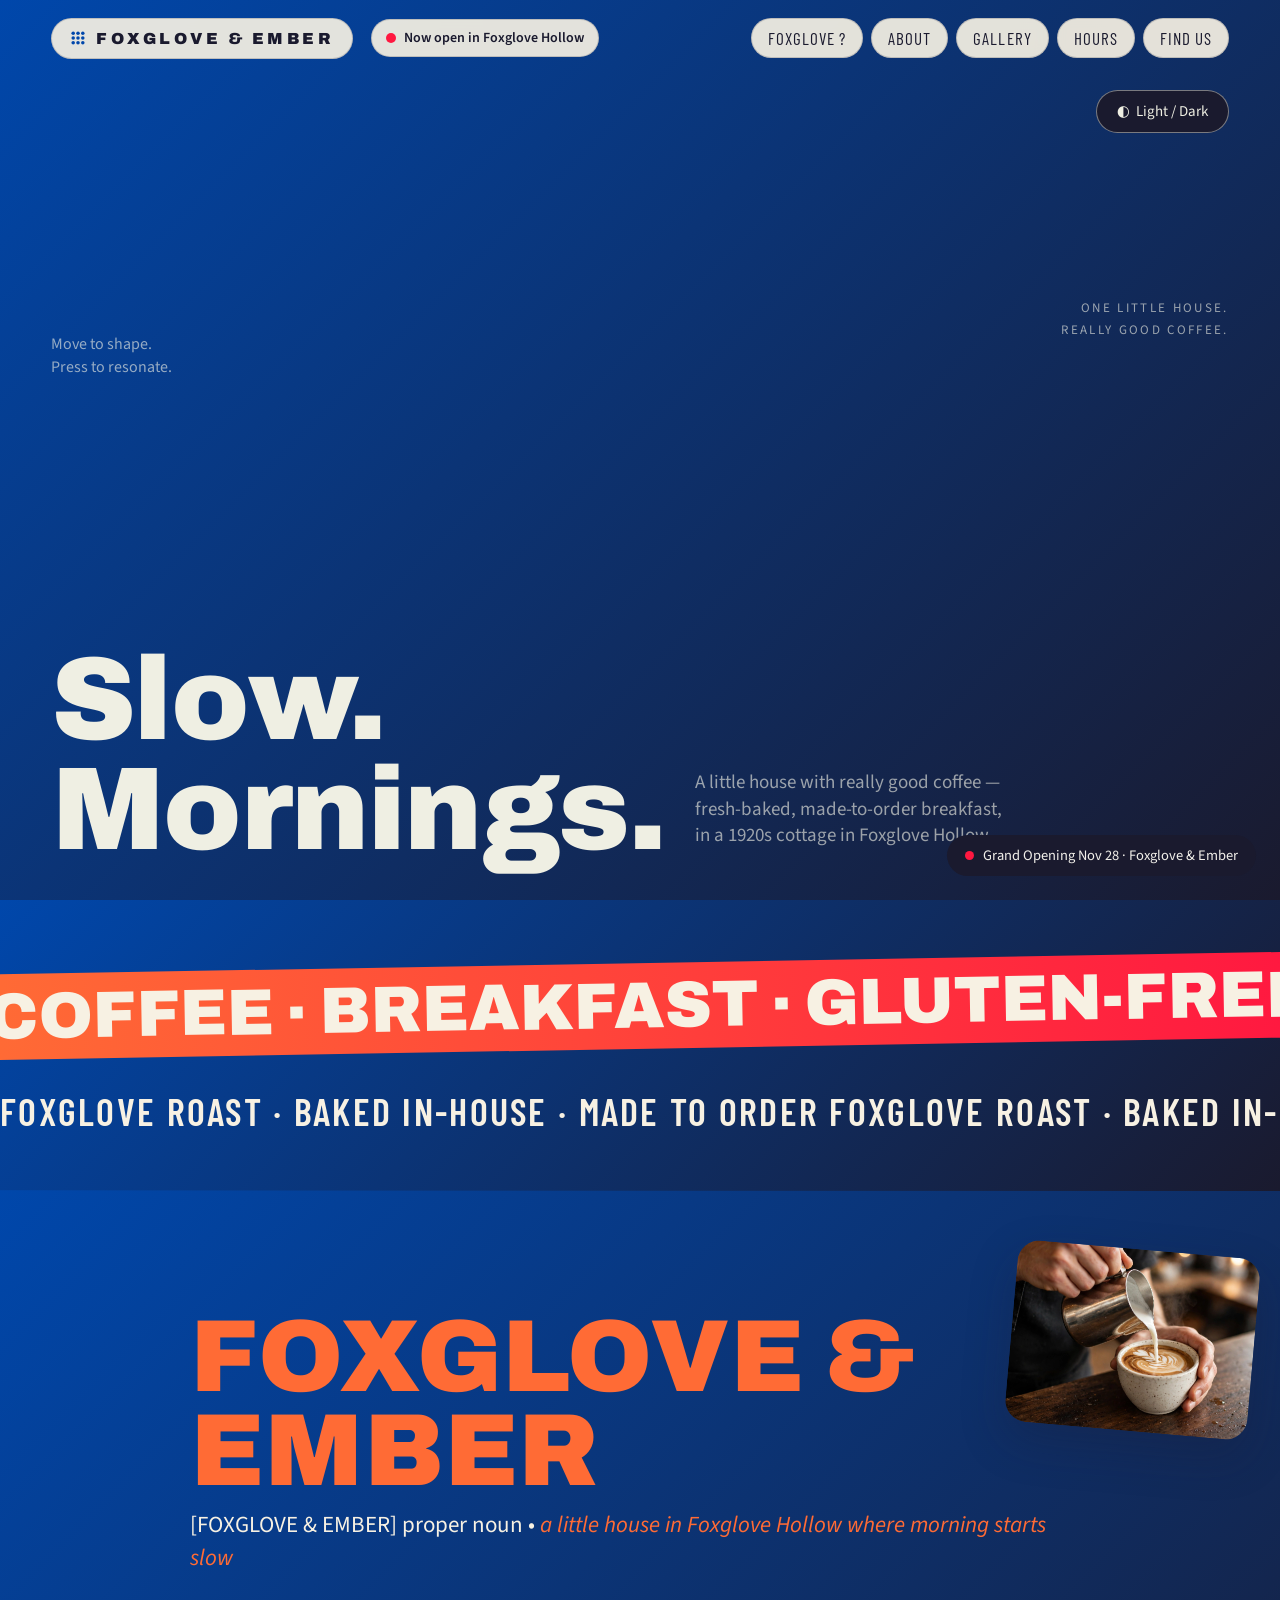
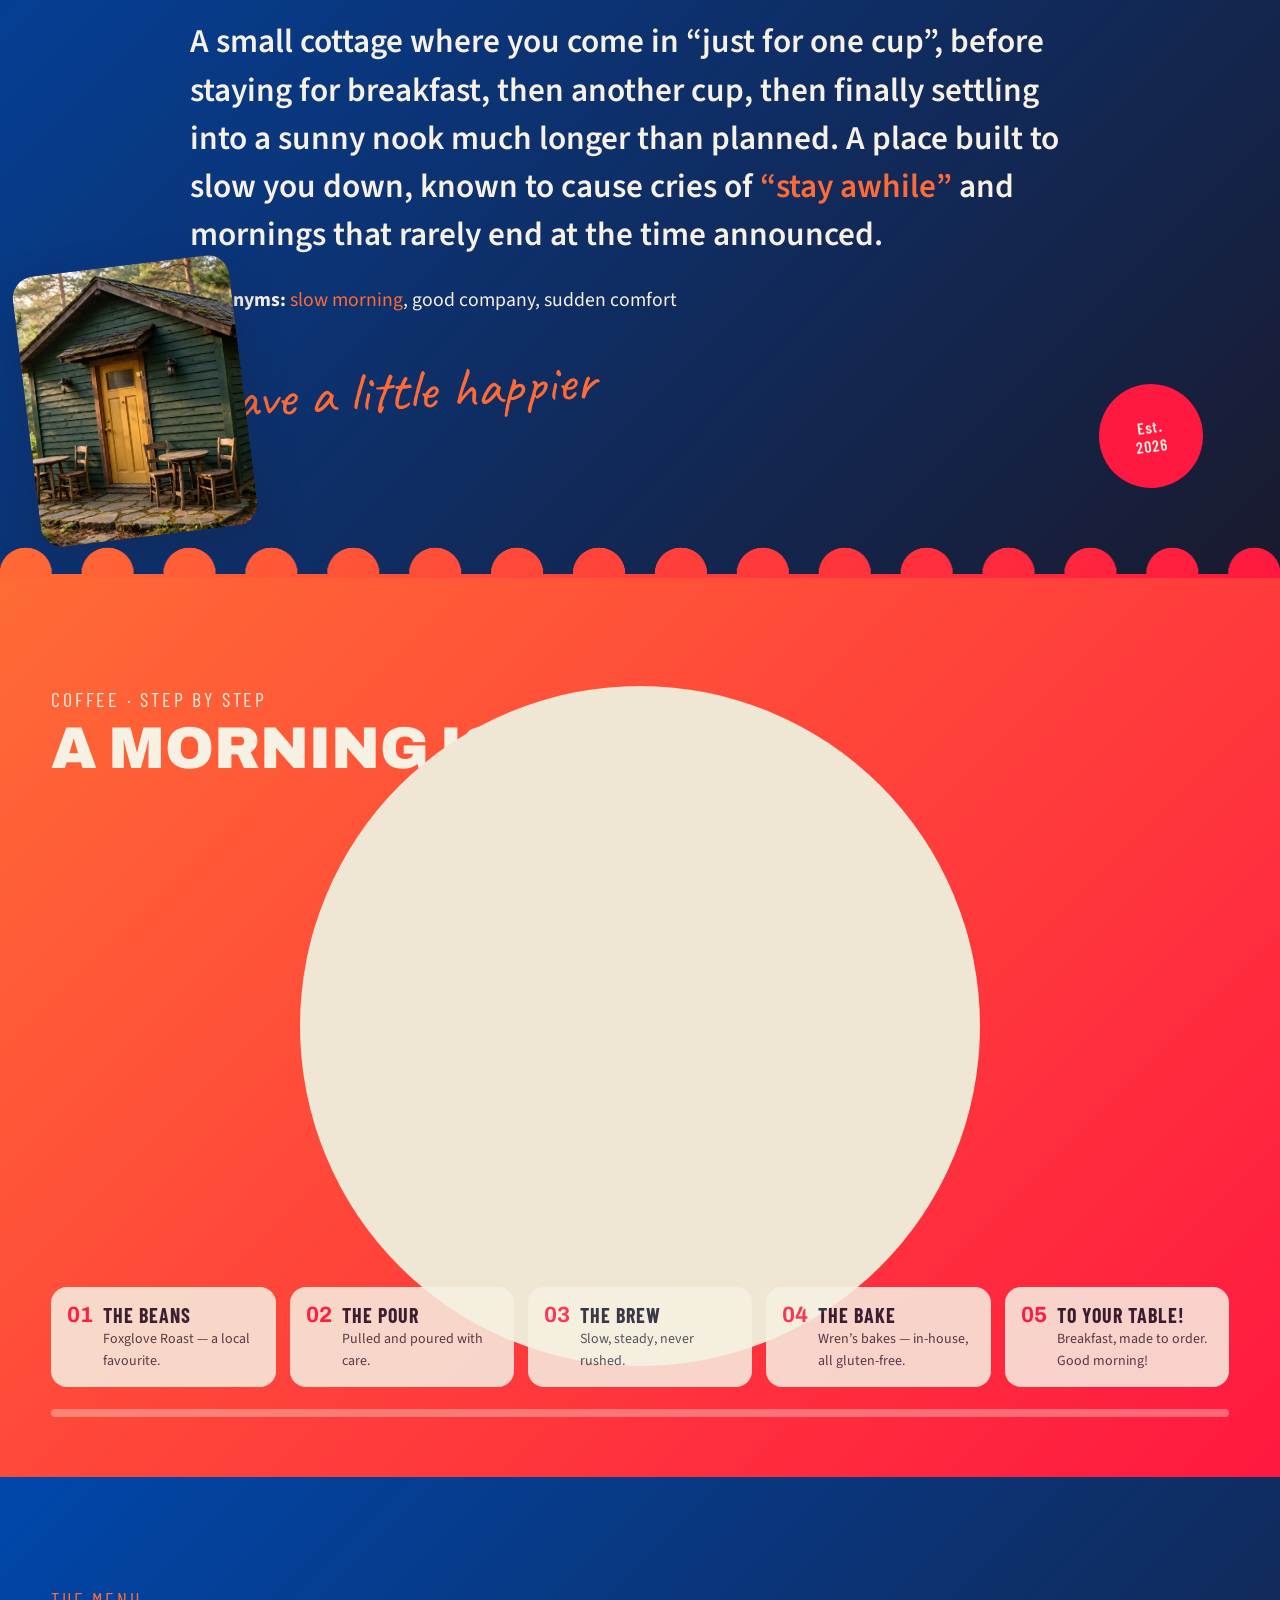
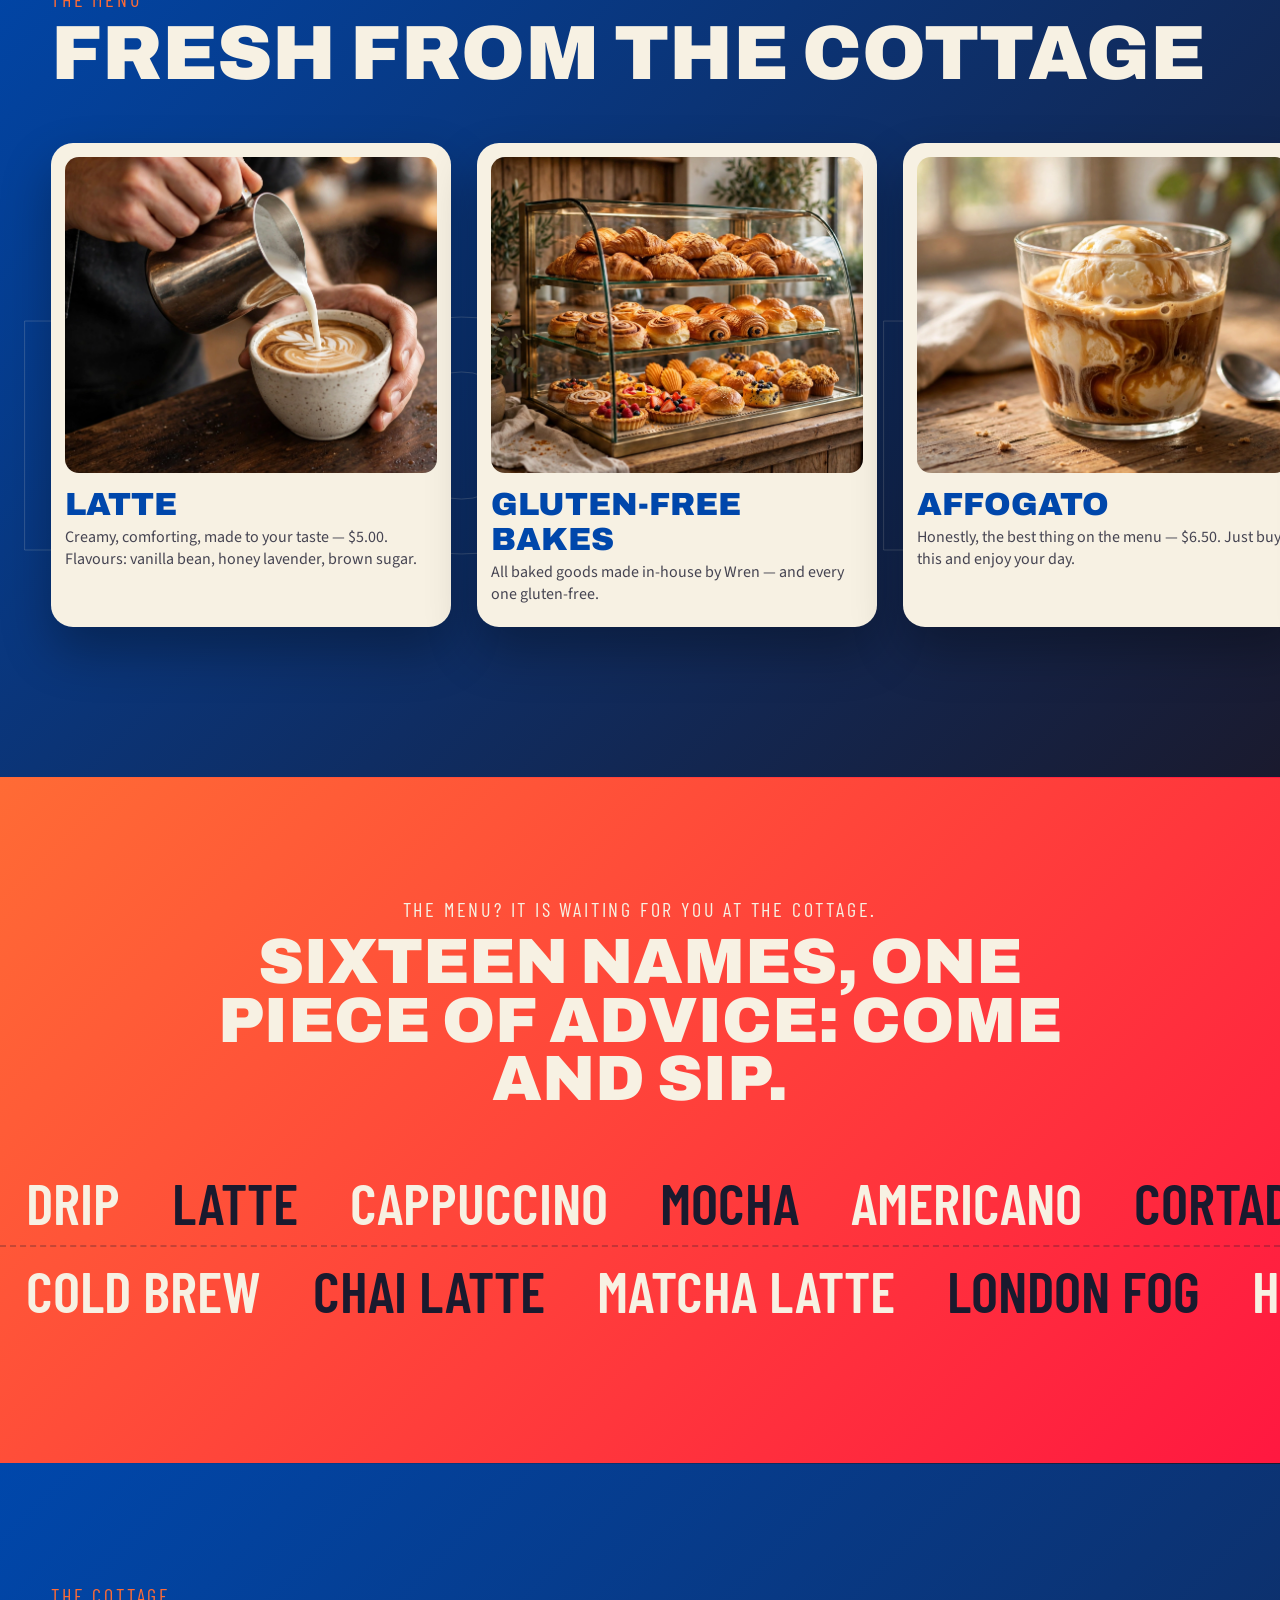
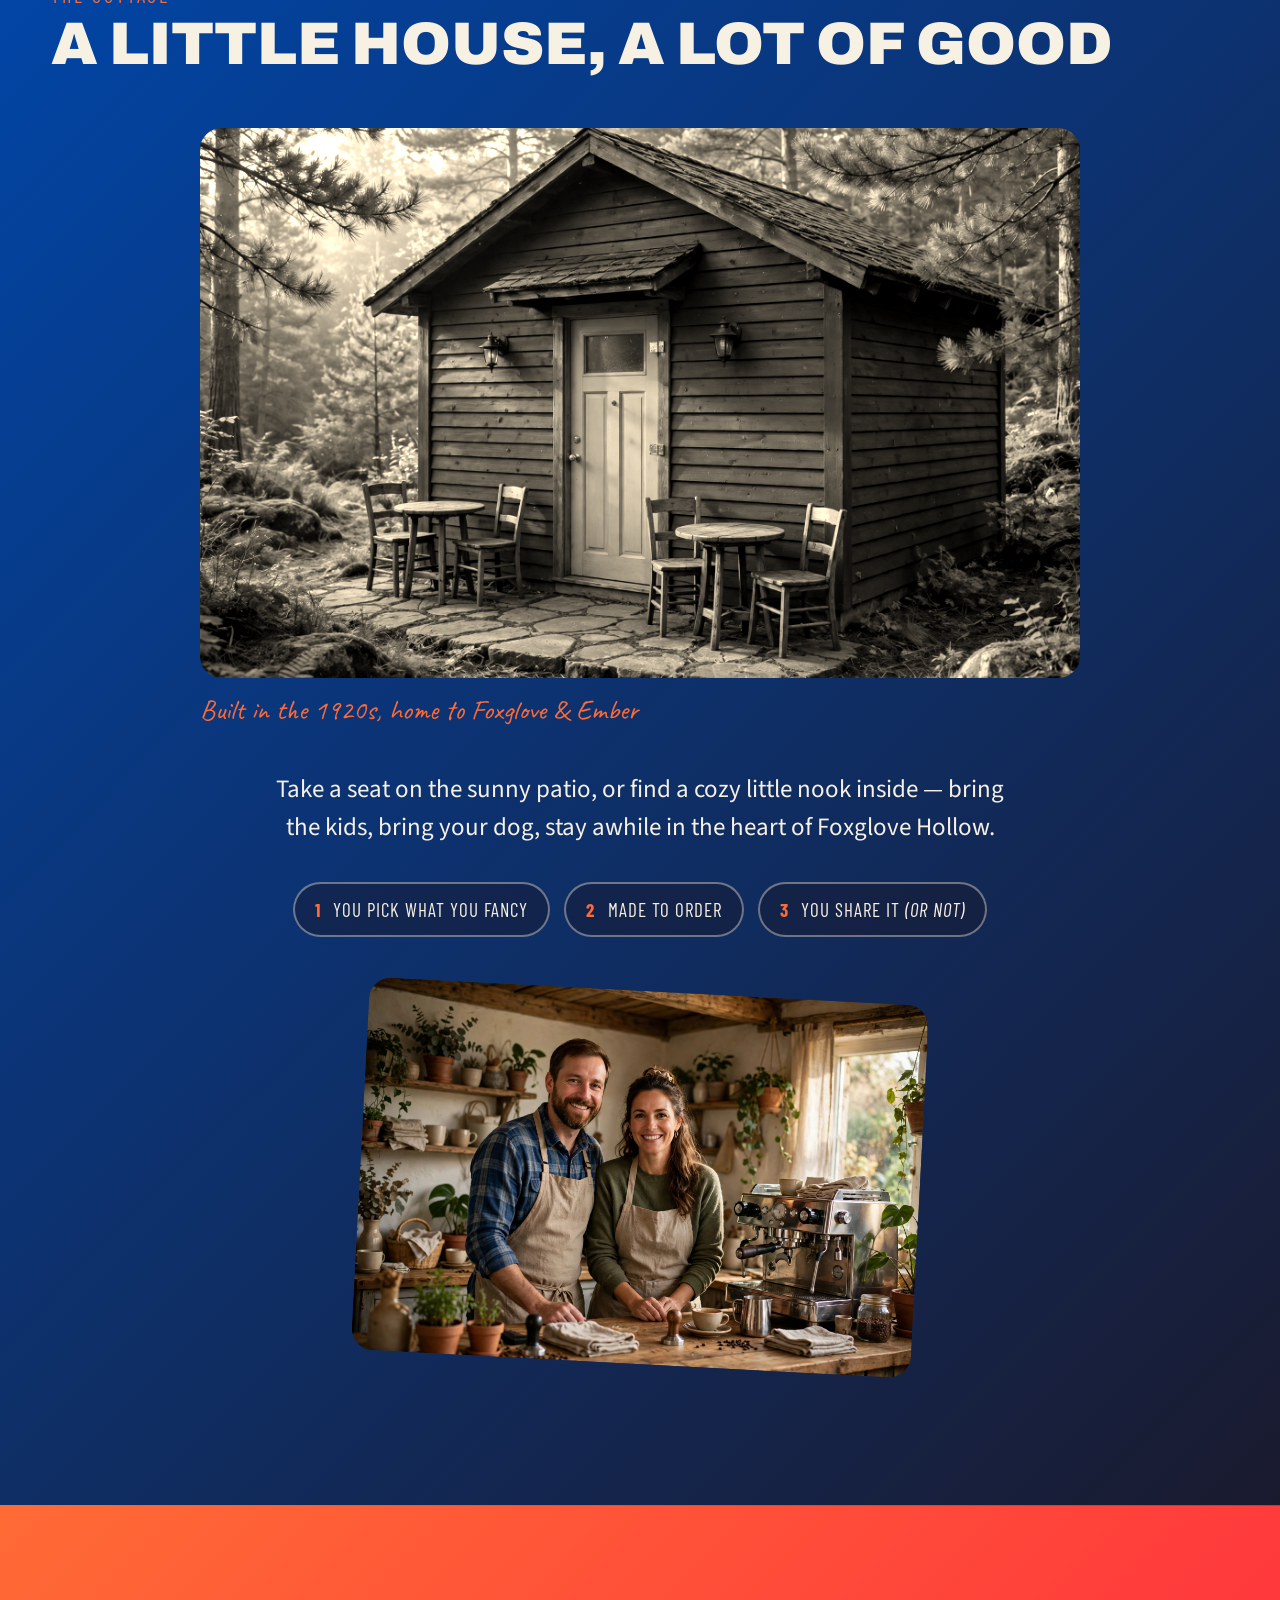
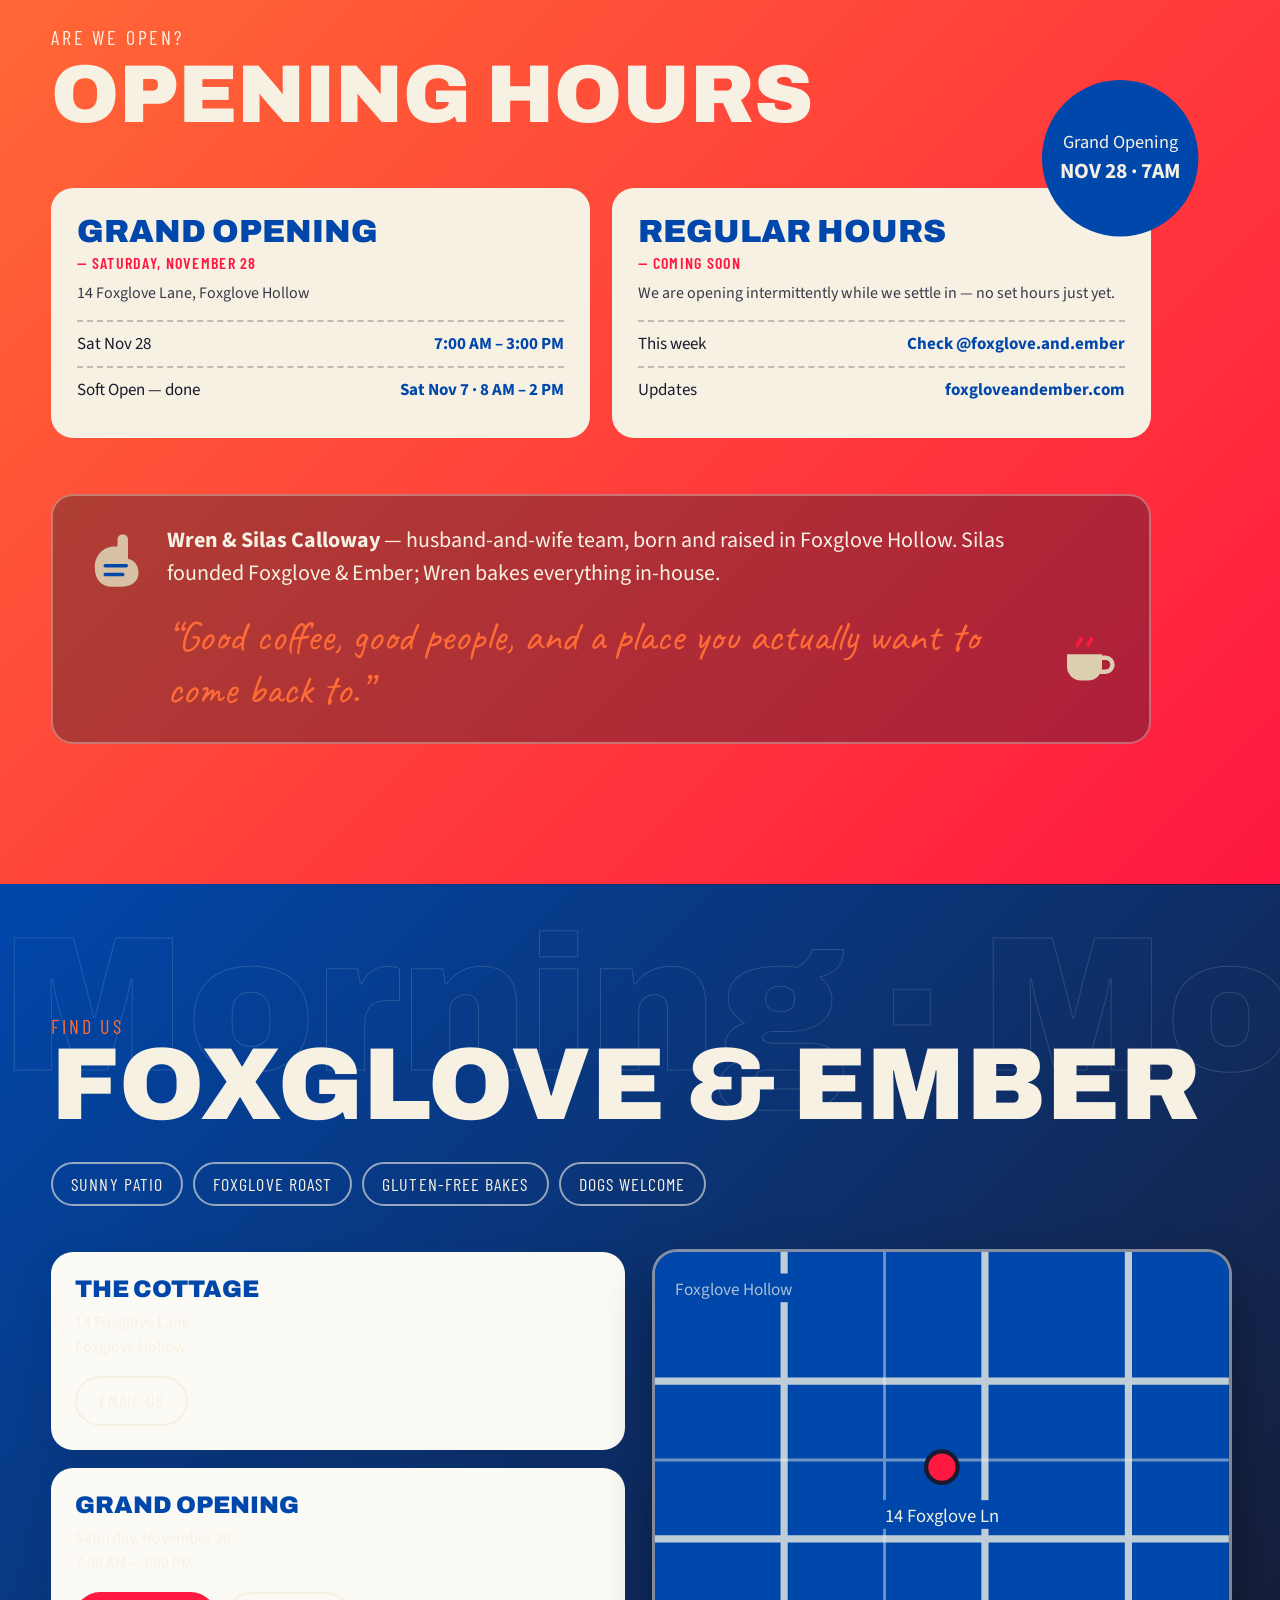
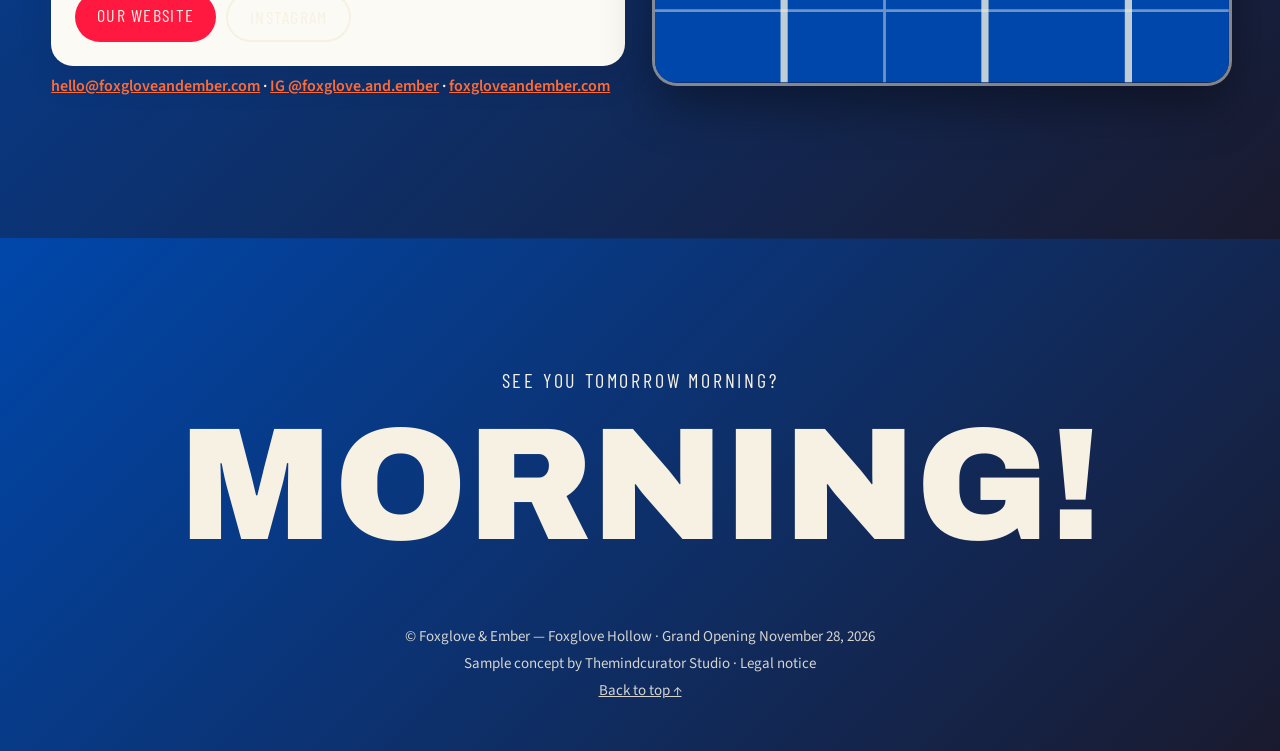
==== commit 8a8f8208: "Palette v7: Signal Red + Indigo Night on EVERY section - All section grounds now alternate the two g" ====
--- a/index.html
+++ b/index.html
@@ -8,7 +8,7 @@
 <link rel="preconnect" href="https://fonts.googleapis.com">
 <link rel="preconnect" href="https://fonts.gstatic.com" crossorigin>
 <link href="https://fonts.googleapis.com/css2?family=Archivo:wght@500;700;900&family=Barlow+Condensed:wght@500;600&family=Source+Sans+3:ital,wght@0,400;0,600;0,700;1,400&family=Caveat:wght@700&display=swap" rel="stylesheet">
-<link rel="stylesheet" href="css/main.css?v=6">
+<link rel="stylesheet" href="css/main.css?v=7">
 </head>
 <body id="top">
 
@@ -92,7 +92,7 @@
       <div class="layer layer--butter" data-layer="1"><img src="assets/img/fe-pour.webp" alt="Hot water poured over coffee grounds"><span>The pour</span></div>
       <div class="layer layer--fold" data-layer="2"><img src="assets/img/fe-croissant.webp" alt=""><span>The brew</span></div>
       <div class="layer layer--rest" data-layer="3"><img src="assets/img/fe-oven.webp" alt="Fresh bakes cooling on a tray"><span>The bake</span></div>
-      <div class="layer layer--fire" data-layer="4"><svg viewBox="0 0 200 120"><path d="M100 14c14 20 30 30 30 52a30 30 0 1 1-60 0c0-22 16-32 30-52Z" fill="#FF1840"/><path d="M100 52c7 10 14 15 14 26a14 14 0 1 1-28 0c0-11 7-16 14-26Z" fill="#FF6B35"/></svg><span>Fresh &amp; warm!</span></div>
+      <div class="layer layer--fire" data-layer="4"><img src="assets/img/fe-affogato.webp" alt="Affogato served at the table"><span>Fresh &amp; warm!</span></div>
       <div class="s-build__result" data-build-result><img src="assets/img/fe-latte.webp" alt="A latte at Foxglove &amp; Ember"><strong>The Latte</strong><em>Creamy, comforting, warm.</em></div>
       <div class="s-build__twist" data-build-twist><img src="assets/img/fe-cottage.webp" alt="The cottage, sunny patio out front"><p class="s-build__twist-k">Same house, another way</p><strong>…or stay awhile</strong><em>Cozy little nooks and a sunny patio.</em></div>
     </div>
@@ -211,7 +211,7 @@
 <script src="assets/vendor/gsap.min.js"></script>
 <script src="assets/vendor/ScrollTrigger.min.js"></script>
 <script src="assets/vendor/lenis.min.js"></script>
-<script src="js/main.js?v=5"></script>
+<script src="js/main.js?v=6"></script>
 <script type="importmap">
 { "imports": { "three": "./assets/vendor/three/three.module.js" } }
 </script>
--- a/css/main.css
+++ b/css/main.css
@@ -98,25 +98,25 @@
 
 
 /* ---------- marquee ---------- */
-.s-marquee{background:var(--creme-fond);padding:64px 0 58px;overflow:hidden}
+.s-marquee{background:linear-gradient(135deg,#0047AB,#1A1A2E);padding:64px 0 58px;overflow:hidden}
 .marquee{overflow:hidden;white-space:nowrap}
 .marquee__track{display:inline-flex;font-family:var(--f-title);font-weight:900;text-transform:uppercase;line-height:1}
 .marquee--a{background:linear-gradient(90deg,#FF6B35,#FF1840);color:var(--creme);transform:rotate(-1deg) scale(1.02)}
 .marquee--a .marquee__track{font-size:clamp(30px,5vw,64px);padding:10px 0}
-.marquee--b{color:var(--rouge);margin-top:44px}
+.marquee--b{color:var(--creme);margin-top:44px}
 .marquee--b .marquee__track{font-size:clamp(20px,3vw,38px);font-family:var(--f-cond);font-weight:600;letter-spacing:.06em}
 
 /* ---------- definition ---------- */
-.s-def{background:var(--creme);color:var(--brun);padding:120px var(--gutter) 150px;overflow:hidden}
+.s-def{background:linear-gradient(135deg,#0047AB,#1A1A2E);color:var(--creme);padding:120px var(--gutter) 150px;overflow:hidden}
 .s-def__head{max-width:900px;margin:0 auto}
-.s-def__word{font-size:clamp(54px,8vw,120px);color:var(--rouge)}
+.s-def__word{font-size:clamp(54px,8vw,120px);color:#FF6B35}
 .s-def__phon{font-size:clamp(17px,2vw,23px);margin-top:10px}
-.s-def__phon em{color:var(--orange-rouge)}
+.s-def__phon em{color:#FF6B35}
 .s-def__text{max-width:900px;margin:44px auto 0;font-size:clamp(21px,2.6vw,34px);line-height:1.45;font-weight:600}
-.s-def__text mark,.s-def__syn mark{background:none;color:var(--orange-rouge)}
+.s-def__text mark,.s-def__syn mark{background:none;color:#FF6B35}
 .s-def__syn{max-width:900px;margin:26px auto 0;font-size:clamp(16px,.6vw + 12px,20px)}
 .s-def__sign{max-width:900px;margin:40px auto 0;overflow:hidden}
-.sign{font-family:"Caveat",cursive;font-size:clamp(34px,5vw,58px);color:var(--rouge);display:inline-block;transform:rotate(-3deg)}
+.sign{font-family:"Caveat",cursive;font-size:clamp(34px,5vw,58px);color:#FF6B35;display:inline-block;transform:rotate(-3deg)}
 .s-def__photo{position:absolute;border-radius:var(--radius);overflow:hidden;box-shadow:0 18px 44px rgba(26,26,46,.25)}
 .s-def__photo img{width:100%;height:100%;object-fit:cover}
 .s-def__photo--a{width:clamp(130px,17vw,280px);aspect-ratio:4/5;left:2vw;bottom:4%;rotate:-7deg}
@@ -125,9 +125,9 @@
 @media(max-width:900px){.s-def__photo--a,.s-def__photo--b{position:relative;left:auto;right:auto;top:auto;bottom:auto;margin-top:28px;width:min(62vw,300px)}.s-def__stamp{display:none}}
 
 /* ---------- build ---------- */
-.s-build{background:#FFFDF8;color:var(--brun)}
+.s-build{background:linear-gradient(135deg,#FF6B35,#FF1840);color:var(--creme)}
 .s-build__pin{min-height:100svh;padding:110px var(--gutter) 60px;display:flex;flex-direction:column;position:relative;overflow:hidden}
-.s-build__kicker{color:var(--orange-rouge)}
+.s-build__kicker{color:var(--creme)}
 .s-build__title{font-size:clamp(36px,4.6vw,64px);max-width:1000px;margin-top:10px}
 .s-build__stage{position:relative;flex:1;min-height:300px}
 .s-build__stage::before{content:"";position:absolute;left:50%;top:50%;translate:-50% -50%;width:min(74vw,680px);aspect-ratio:1;border-radius:50%;background:#EFE7D3}
@@ -141,22 +141,22 @@
 .s-build__result em,.s-build__twist em{font-style:normal;opacity:.75}
 .s-build__twist-k{font-family:var(--f-cond);letter-spacing:.12em;text-transform:uppercase;color:var(--orange-rouge);margin-top:10px}
 .s-build__steps{list-style:none;display:flex;gap:14px;flex-wrap:wrap;margin-top:10px}
-.s-build__step{flex:1 1 150px;display:flex;gap:10px;padding:14px;border:2px solid rgba(26,26,46,.35);border-radius:16px;opacity:.72;transition:opacity .3s,border-color .3s}
+.s-build__step{flex:1 1 150px;display:flex;gap:10px;padding:14px;background:var(--creme);color:var(--brun);border:2px solid transparent;border-radius:16px;opacity:.85;transition:opacity .3s,border-color .3s}
 .s-build__step b{font-family:var(--f-title);font-size:22px;color:var(--orange-rouge)}
 .s-build__step strong{display:block;font-family:var(--f-cond);font-size:20px;letter-spacing:.05em;text-transform:uppercase}
 .s-build__step span{font-size:14px;opacity:.85}
-.s-build__step.is-active{opacity:1;border-color:var(--orange-rouge)}
+.s-build__step.is-active{opacity:1;border-color:#1A1A2E}
 .s-build__step.is-done{opacity:.9;border-color:rgba(255,24,64,.5)}
-.s-build__bar{height:8px;background:rgba(26,26,46,.14);border-radius:99px;margin-top:22px;overflow:hidden}
-.s-build__bar i{display:block;height:100%;background:var(--orange);transform:scaleX(0);transform-origin:left}
+.s-build__bar{height:8px;background:rgba(247,241,227,.35);border-radius:99px;margin-top:22px;overflow:hidden}
+.s-build__bar i{display:block;height:100%;background:#1A1A2E;transform:scaleX(0);transform-origin:left}
 
 /* ---------- gallery ---------- */
-.s-gallery{background:#F1E9D5;color:var(--brun);overflow:hidden}
+.s-gallery{background:linear-gradient(135deg,#0047AB,#1A1A2E);color:var(--creme);overflow:hidden}
 .s-gallery__pin{min-height:100svh;padding:110px 0 60px;position:relative;display:flex;flex-direction:column}
 .s-gallery__head{padding:0 var(--gutter)}
-.s-gallery__kicker{color:var(--orange-rouge)}
+.s-gallery__kicker{color:#FF6B35}
 .s-gallery__title{font-size:clamp(38px,6vw,84px);margin-top:8px}
-.s-gallery__giant{position:absolute;top:44%;left:0;font-family:var(--f-title);font-weight:900;font-size:26vw;line-height:1;color:transparent;-webkit-text-stroke:1px rgba(26,26,46,.15);white-space:nowrap;pointer-events:none}
+.s-gallery__giant{position:absolute;top:44%;left:0;font-family:var(--f-title);font-weight:900;font-size:26vw;line-height:1;color:transparent;-webkit-text-stroke:1px rgba(247,241,227,.18);white-space:nowrap;pointer-events:none}
 .s-gallery__track{position:relative;display:flex;gap:26px;padding:6vh var(--gutter) 0;width:max-content;align-items:stretch}
 .card{width:min(74vw,400px);flex:none;background:var(--creme);color:var(--brun);border-radius:var(--radius);padding:14px 14px 22px;box-shadow:0 24px 50px rgba(0,0,0,.3)}
 .card__img{border-radius:14px;overflow:hidden;aspect-ratio:4/3.4}
@@ -165,39 +165,39 @@
 .card p{opacity:.8;margin-top:4px}
 
 /* ---------- names ---------- */
-.s-names{background:var(--creme);color:var(--brun);padding:120px 0 130px;overflow:hidden}
+.s-names{background:linear-gradient(135deg,#FF6B35,#FF1840);color:var(--creme);padding:120px 0 130px;overflow:hidden}
 .s-names__k,.s-names__title{text-align:center;padding:0 var(--gutter)}
-.s-names__k{color:var(--orange-rouge)}
+.s-names__k{color:var(--creme)}
 .s-names__title{font-size:clamp(32px,5vw,68px);max-width:1000px;margin:12px auto 50px}
 .names-row{overflow:hidden;white-space:nowrap;padding:8px 0}
 .names-row__track{display:inline-flex;gap:0}
-.names-row span{font-family:var(--f-cond);font-weight:600;text-transform:uppercase;font-size:clamp(30px,4.6vw,58px);padding:0 26px;color:var(--rouge)}
-.names-row span:nth-child(even){color:var(--orange-rouge)}
+.names-row span{font-family:var(--f-cond);font-weight:600;text-transform:uppercase;font-size:clamp(30px,4.6vw,58px);padding:0 26px;color:var(--creme)}
+.names-row span:nth-child(even){color:#1A1A2E}
 .names-row + .names-row{border-top:2px dashed rgba(26,26,46,.25)}
 
 /* ---------- amigos ---------- */
-.s-amigos{background:#E7E9F5;color:var(--brun);padding:120px var(--gutter) 140px;overflow:hidden}
-.s-amigos__k{color:var(--orange-rouge)}
-.s-amigos__title{font-size:clamp(34px,5.4vw,74px);max-width:900px;margin-top:10px}
+.s-amigos{background:linear-gradient(135deg,#0047AB,#1A1A2E);color:var(--creme);padding:120px var(--gutter) 140px;overflow:hidden}
+.s-amigos__k{color:#FF6B35}
+.s-amigos__title{font-size:clamp(34px,4.8vw,60px);max-width:1200px;margin-top:10px}
 .duo{max-width:880px;margin:56px auto 0}
 .duo__frame{position:relative;border-radius:var(--radius);overflow:hidden;aspect-ratio:16/10}
 .duo__photo,.duo__illu img{width:100%;height:100%;object-fit:cover}
 .duo__illu{position:absolute;inset:0;overflow:hidden}
 .duo__illu img{filter:grayscale(1) sepia(.55) contrast(1.05) brightness(1.05);max-width:none;width:100%}
 .duo__line{position:absolute;top:0;bottom:0;left:0;width:5px;background:var(--jaune);opacity:0}
-.duo figcaption{font-family:"Caveat",cursive;font-size:28px;margin-top:14px;color:var(--orange-rouge)}
+.duo figcaption{font-family:"Caveat",cursive;font-size:28px;margin-top:14px;color:#FF6B35}
 .s-amigos__text{max-width:760px;margin:44px auto 0;font-size:clamp(18px,2.2vw,25px);line-height:1.5;text-align:center}
 .s-amigos__how{display:flex;gap:14px;flex-wrap:wrap;justify-content:center;margin-top:36px}
-.s-amigos__how span{background:rgba(255,255,255,.65);border:2px solid rgba(26,26,46,.28);padding:14px 20px;border-radius:99px;font-family:var(--f-cond);font-size:19px;letter-spacing:.05em;text-transform:uppercase}
-.s-amigos__how b{color:var(--orange-rouge);margin-right:8px}
+.s-amigos__how span{background:rgba(26,26,46,.45);border:2px solid rgba(247,241,227,.4);color:var(--creme);padding:14px 20px;border-radius:99px;font-family:var(--f-cond);font-size:19px;letter-spacing:.05em;text-transform:uppercase}
+.s-amigos__how b{color:#FF6B35;margin-right:8px}
 .s-amigos__photo{max-width:560px;margin:54px auto 0;border-radius:var(--radius);overflow:hidden;rotate:3deg}
 .s-amigos__photo img{width:100%;aspect-ratio:3/2;object-fit:cover}
 
 /* ---------- hours ---------- */
-.s-hours{background:#FFFDF8;color:var(--brun);padding:120px var(--gutter) 140px;position:relative;overflow:hidden}
-.s-hours__k{color:var(--orange-rouge)}
+.s-hours{background:linear-gradient(135deg,#FF6B35,#FF1840);color:var(--creme);padding:120px var(--gutter) 140px;position:relative;overflow:hidden}
+.s-hours__k{color:var(--creme)}
 .s-hours__title{font-size:clamp(40px,6.4vw,88px);margin-top:8px}
-.s-hours__disc{position:absolute;right:calc(var(--gutter) + 2vw);top:90px;width:clamp(110px,13vw,170px)}
+.s-hours__disc{position:absolute;right:calc(var(--gutter) + 2vw);top:170px;width:clamp(110px,13vw,170px)}
 .hours{display:grid;grid-template-columns:1fr 1fr;gap:22px;margin-top:56px;max-width:1100px}
 .hours__loc{background:var(--creme);color:var(--brun);border-radius:var(--radius);padding:26px}
 .hours__loc h3{font-family:var(--f-title);font-weight:900;text-transform:uppercase;font-size:clamp(22px,3vw,32px);color:var(--rouge)}
@@ -207,18 +207,18 @@
 .hours__loc ul{list-style:none;margin-top:16px}
 .hours__loc li{display:flex;justify-content:space-between;gap:12px;padding:10px 0;border-top:2px dashed rgba(26,26,46,.25);font-size:17px}
 .hours__loc li b{color:var(--rouge)}
-.chef{max-width:1100px;margin-top:56px;display:grid;grid-template-columns:70px 1fr 70px;gap:18px;align-items:center;background:rgba(26,26,46,.05);border:2px solid rgba(26,26,46,.18);border-radius:var(--radius);padding:26px}
+.chef{max-width:1100px;margin-top:56px;display:grid;grid-template-columns:70px 1fr 70px;gap:18px;align-items:center;background:rgba(26,26,46,.35);border:2px solid rgba(247,241,227,.35);border-radius:var(--radius);padding:26px}
 .chef__line{font-size:clamp(17px,2vw,22px);line-height:1.5}
-.chef blockquote{grid-column:2;font-family:"Caveat",cursive;font-size:clamp(28px,4vw,42px);color:var(--orange-rouge)}
+.chef blockquote{grid-column:2;font-family:"Caveat",cursive;font-size:clamp(28px,4vw,42px);color:#FF6B35}
 @media(max-width:760px){.hours{grid-template-columns:1fr}.chef{grid-template-columns:1fr}.chef blockquote{grid-column:1}.chef__hand,.chef__cup{display:none}}
 
 /* ---------- visit ---------- */
-.s-visit{background:var(--creme);color:var(--brun);padding:130px var(--gutter) 140px;overflow:hidden;position:relative}
-.s-visit__giant{position:absolute;top:26px;left:0;display:flex;white-space:nowrap;font-family:var(--f-title);font-weight:900;font-size:15vw;line-height:1;color:transparent;-webkit-text-stroke:1px rgba(30,58,47,.13);pointer-events:none}
-.s-visit__k{color:var(--orange-rouge);position:relative}
-.s-visit__title{font-size:clamp(44px,8vw,110px);color:var(--rouge);position:relative}
+.s-visit{background:linear-gradient(135deg,#0047AB,#1A1A2E);color:var(--creme);padding:130px var(--gutter) 140px;overflow:hidden;position:relative}
+.s-visit__giant{position:absolute;top:26px;left:0;display:flex;white-space:nowrap;font-family:var(--f-title);font-weight:900;font-size:15vw;line-height:1;color:transparent;-webkit-text-stroke:1px rgba(247,241,227,.15);pointer-events:none}
+.s-visit__k{color:#FF6B35;position:relative}
+.s-visit__title{font-size:clamp(44px,8vw,110px);color:var(--creme);position:relative}
 .s-visit__pictos{list-style:none;display:flex;gap:10px;flex-wrap:wrap;margin-top:30px;position:relative}
-.s-visit__pictos li{border:2px solid var(--brun);border-radius:99px;padding:9px 18px;font-family:var(--f-cond);font-size:18px;letter-spacing:.06em;text-transform:uppercase}
+.s-visit__pictos li{border:2px solid rgba(247,241,227,.6);border-radius:99px;padding:9px 18px;font-family:var(--f-cond);font-size:18px;letter-spacing:.06em;text-transform:uppercase}
 .s-visit__grid{display:grid;grid-template-columns:1fr 1fr;gap:30px;margin-top:46px;position:relative;align-items:start}
 .s-visit__locs article{background:#FBFAF4;border-radius:var(--radius);padding:24px;box-shadow:0 14px 34px rgba(26,26,46,.12)}
 .s-visit__locs article + article{margin-top:18px}
@@ -228,9 +228,11 @@
 .btn{display:inline-block;background:var(--rouge);color:var(--creme);text-decoration:none;font-family:var(--f-cond);font-size:18px;letter-spacing:.07em;text-transform:uppercase;padding:12px 22px;border-radius:99px}
 .btn--ghost{background:transparent;color:var(--rouge);border:2px solid var(--rouge)}
 .s-visit__contact{margin-top:20px;font-weight:600}
-.s-visit__contact a{color:var(--orange-rouge)}
+.s-visit__contact a{color:#FF6B35}
 .s-visit__mapwrap{perspective:900px}
-.s-visit__map{width:100%;border-radius:var(--radius);box-shadow:0 22px 50px rgba(26,26,46,.25);transform-style:preserve-3d}
+.s-visit__map{width:100%;border-radius:var(--radius);box-shadow:0 0 0 3px rgba(247,241,227,.5),0 22px 50px rgba(0,0,0,.4);transform-style:preserve-3d}
+.s-visit .btn{background:#FF1840;color:var(--creme)}
+.s-visit .btn--ghost{background:transparent;color:var(--creme);border-color:var(--creme)}
 @media(max-width:820px){.s-visit__grid{grid-template-columns:1fr}}
 
 /* ---------- end ---------- */
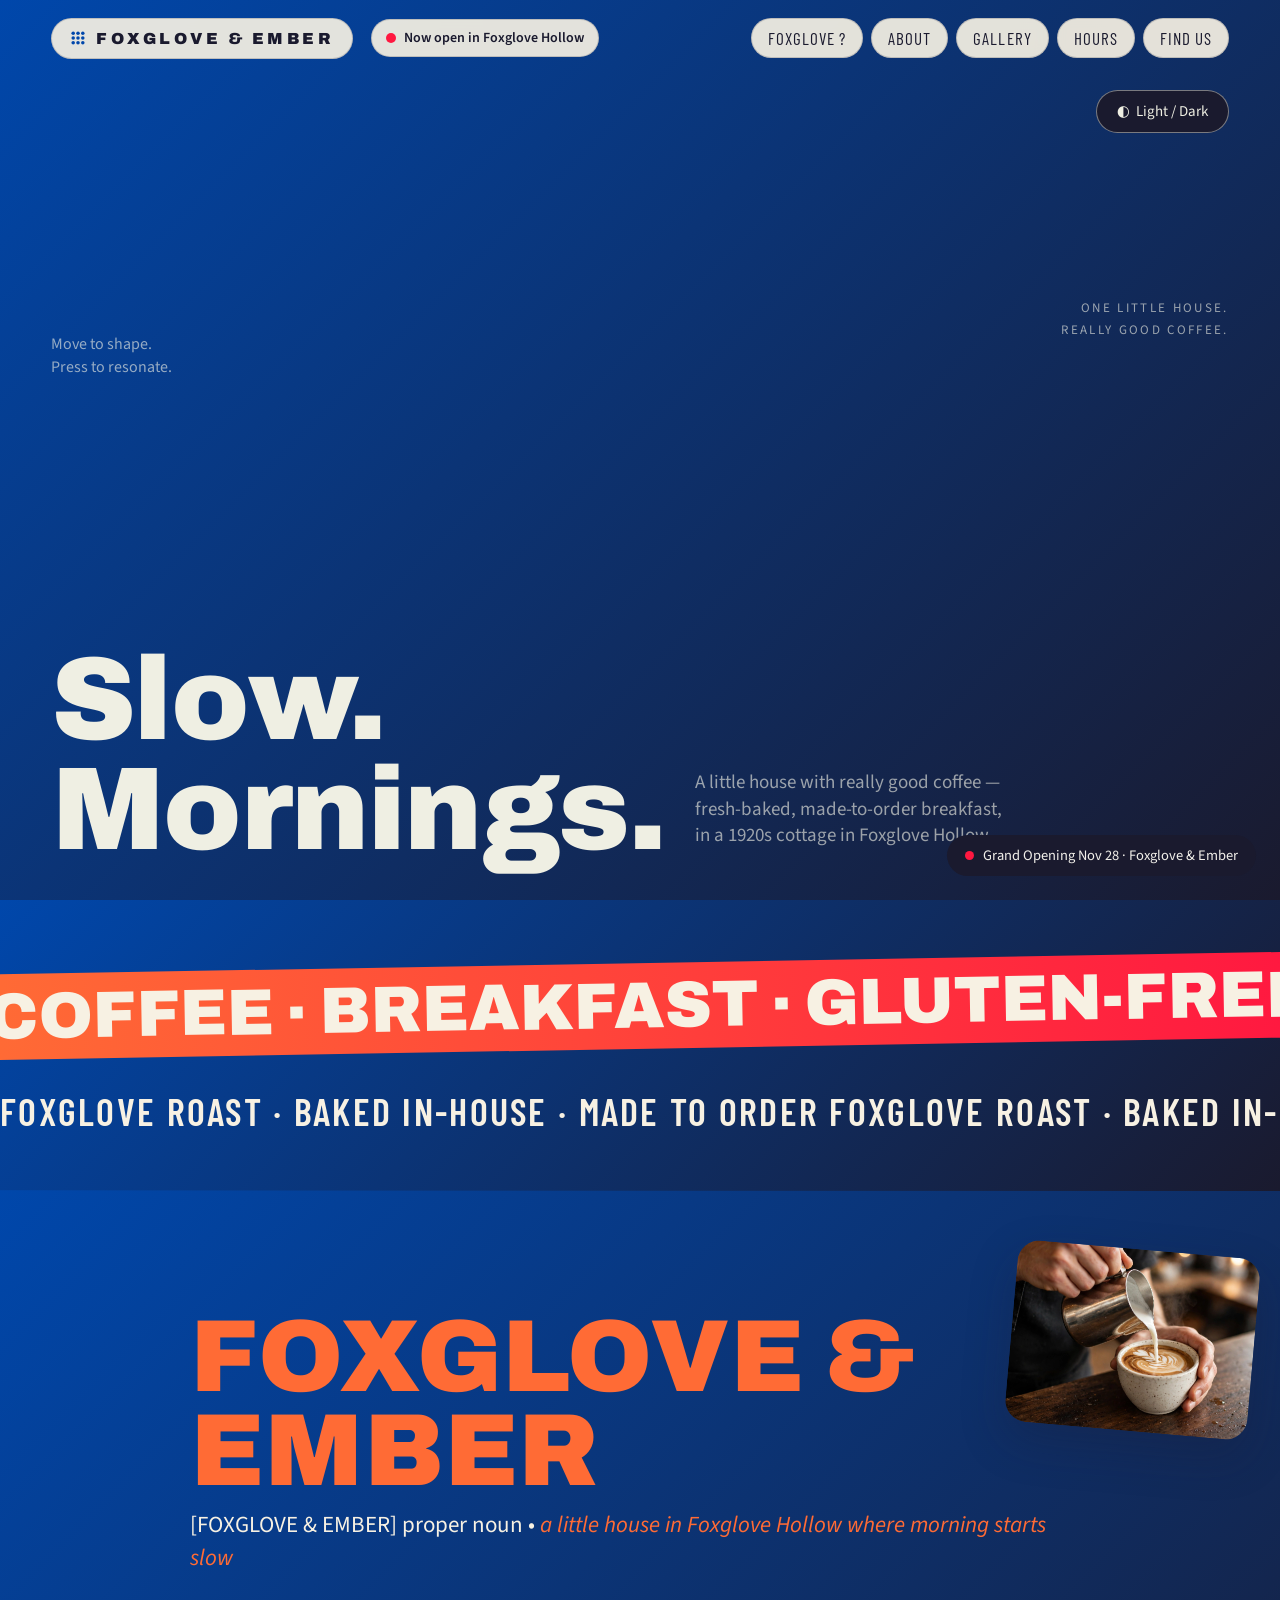
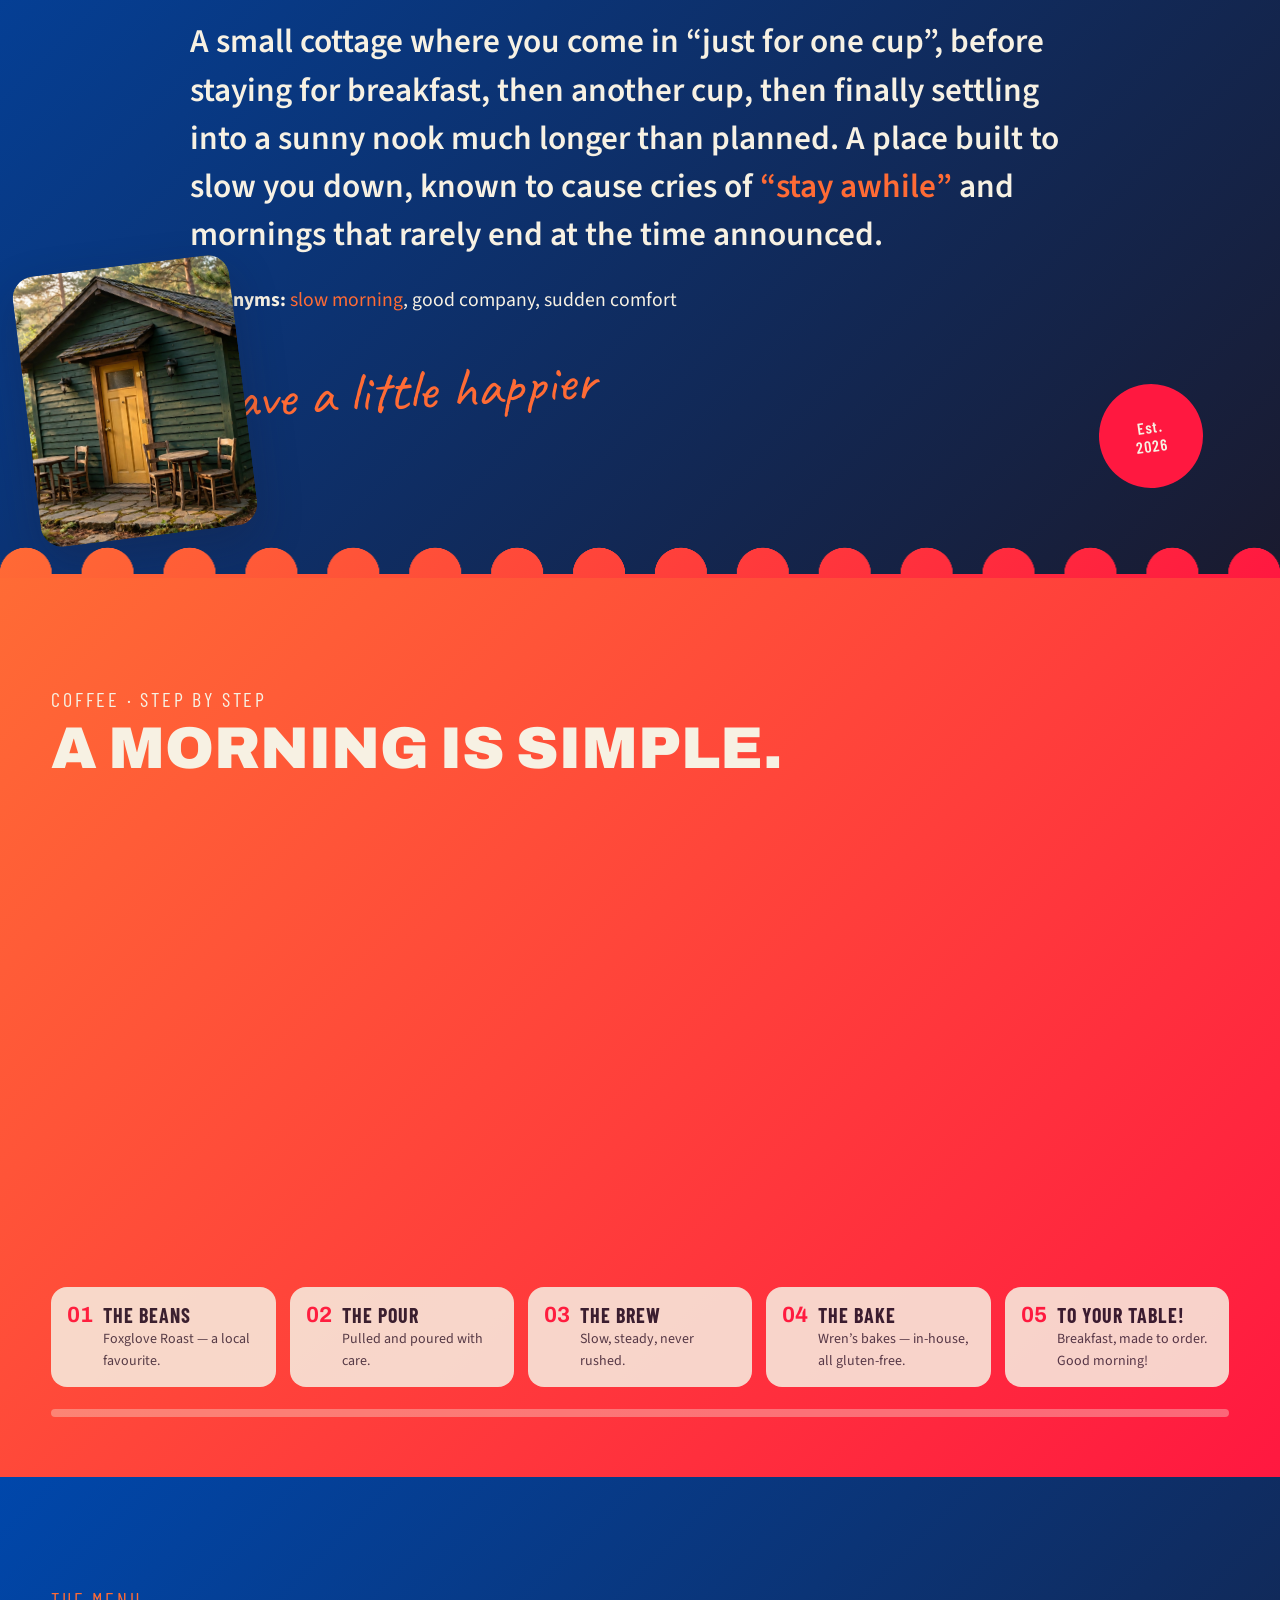
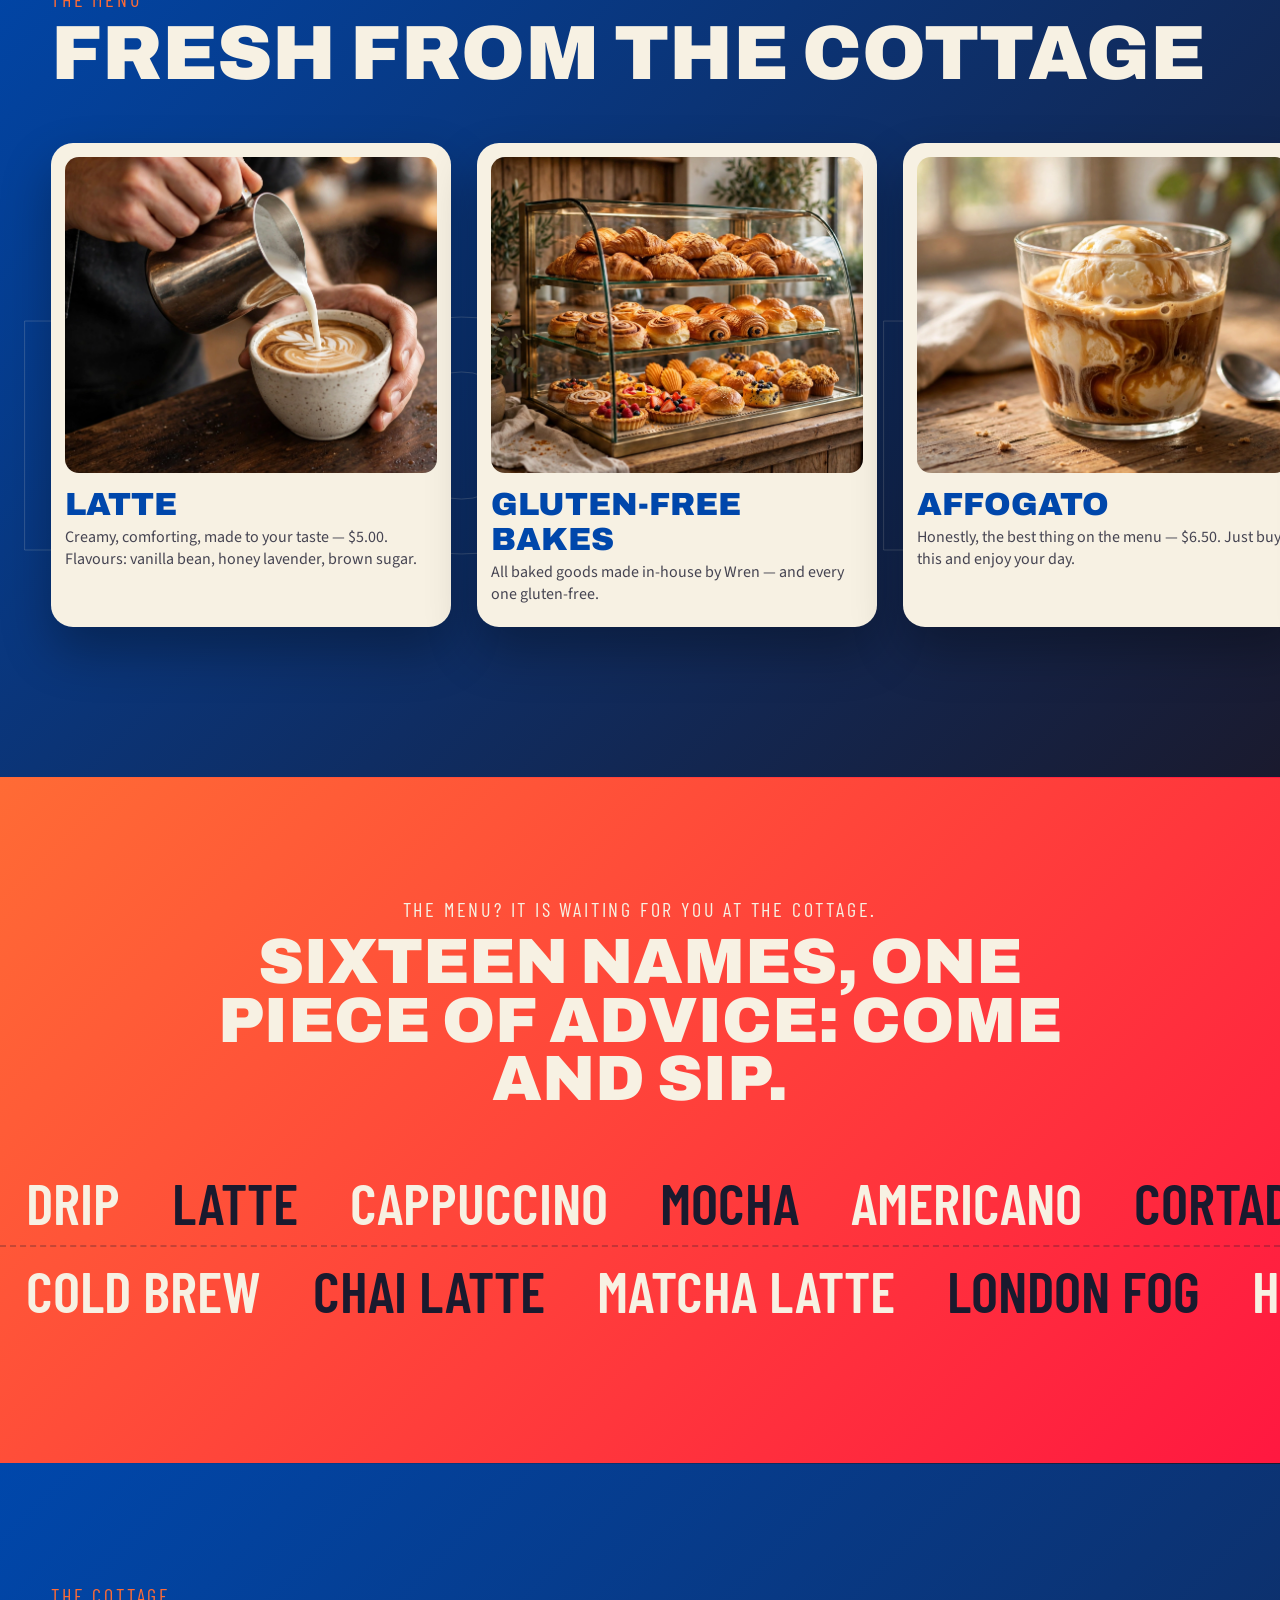
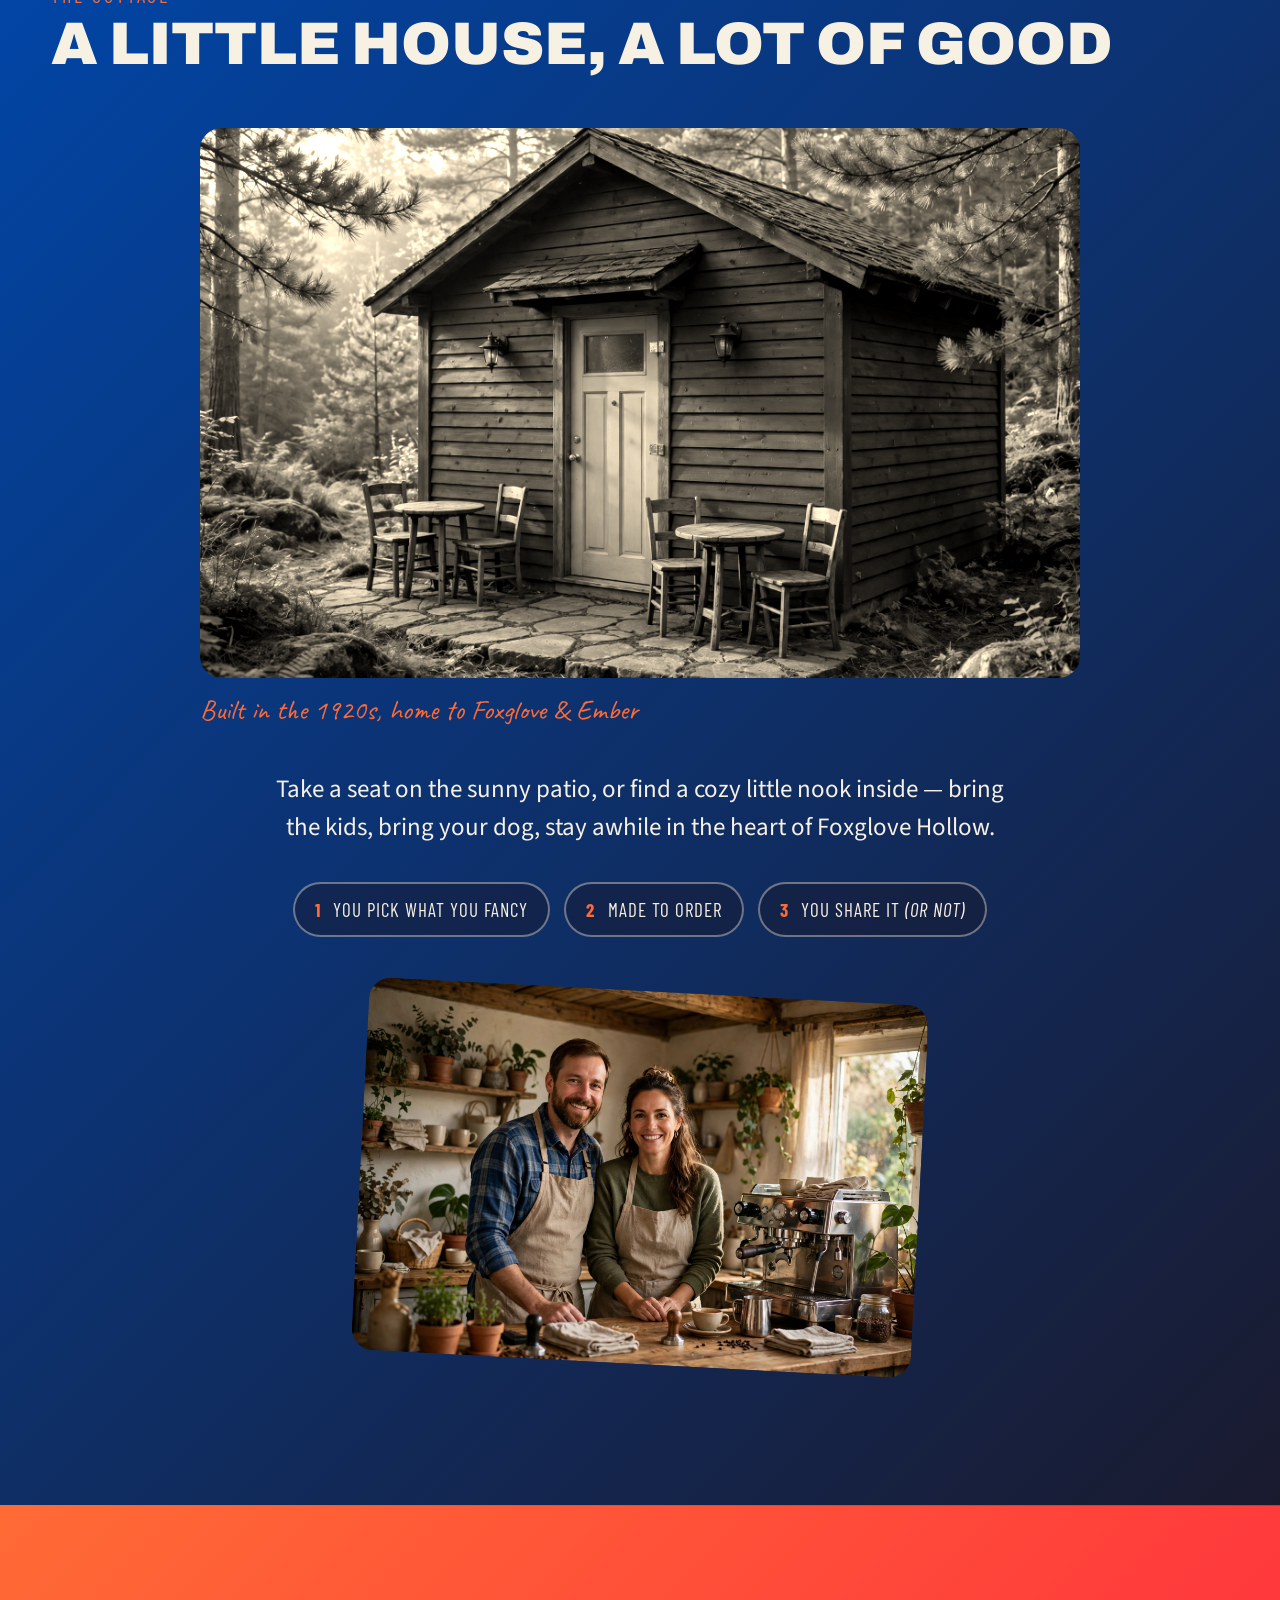
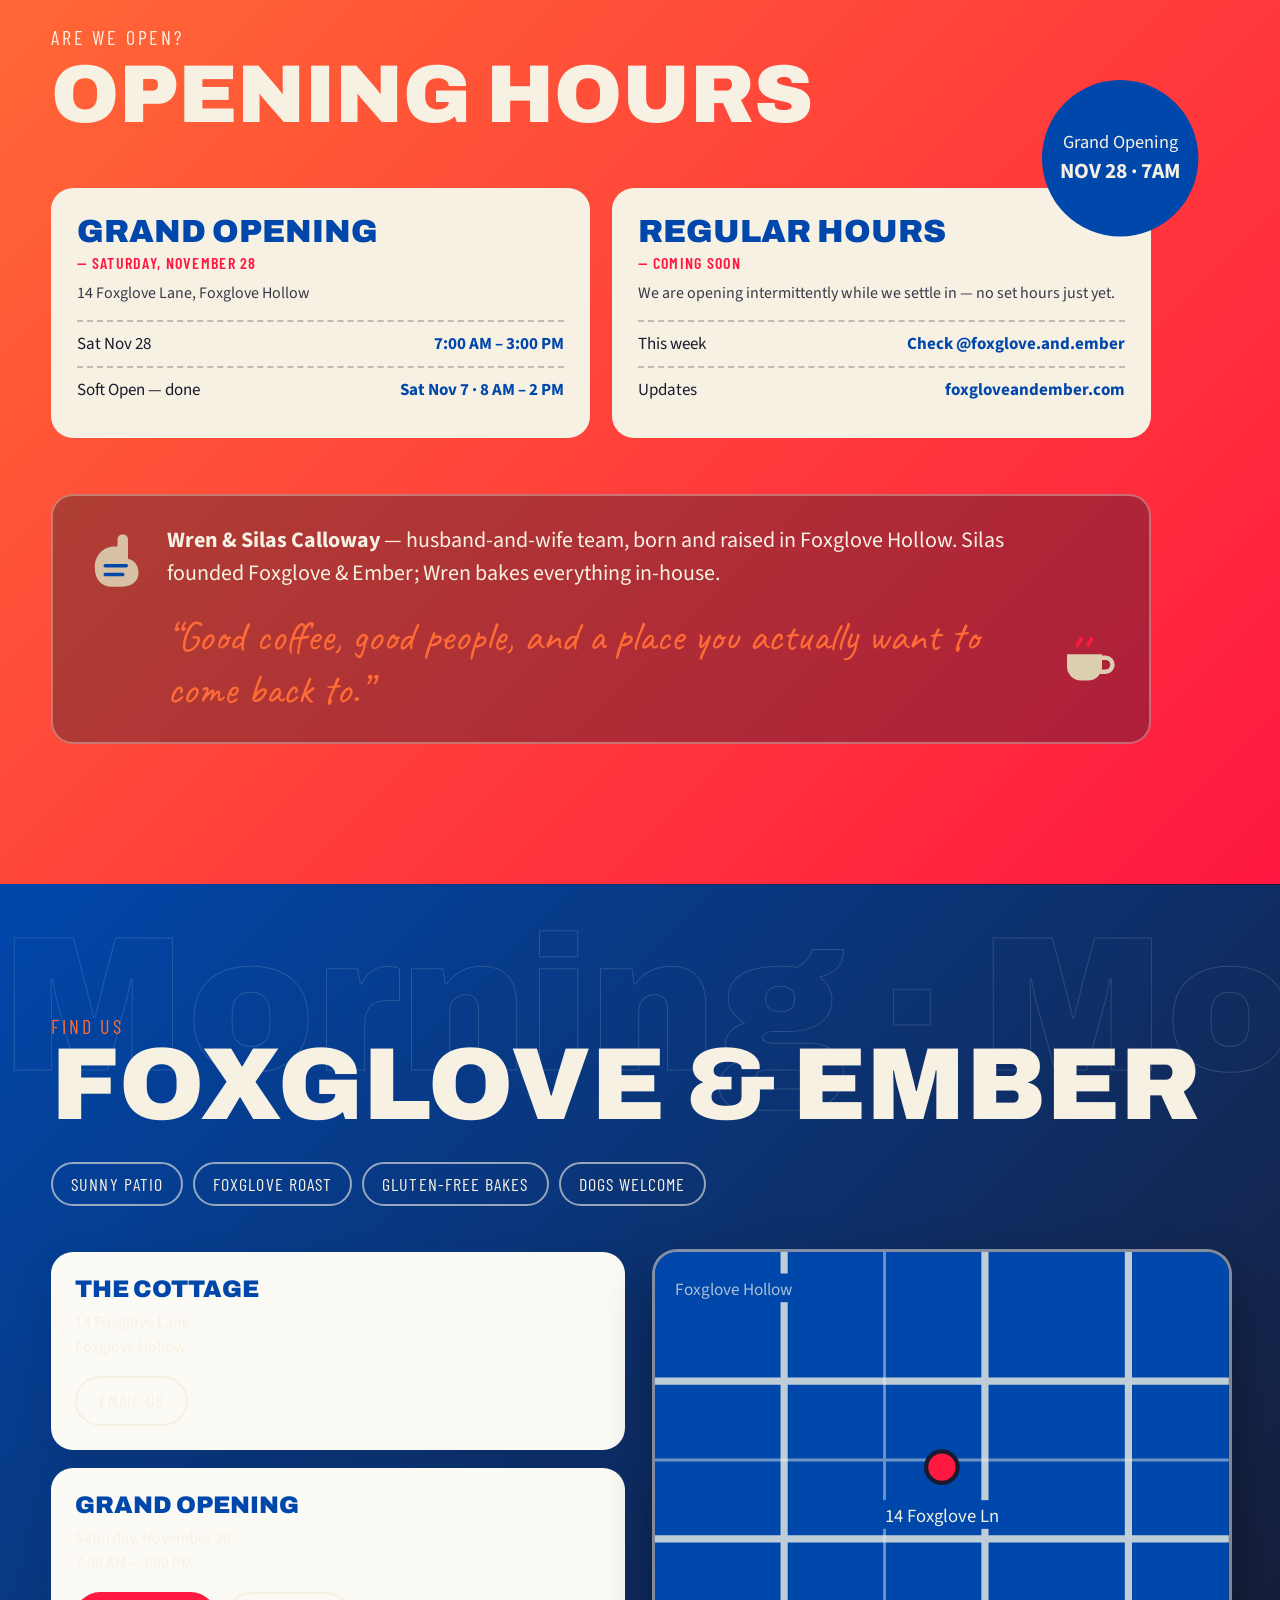
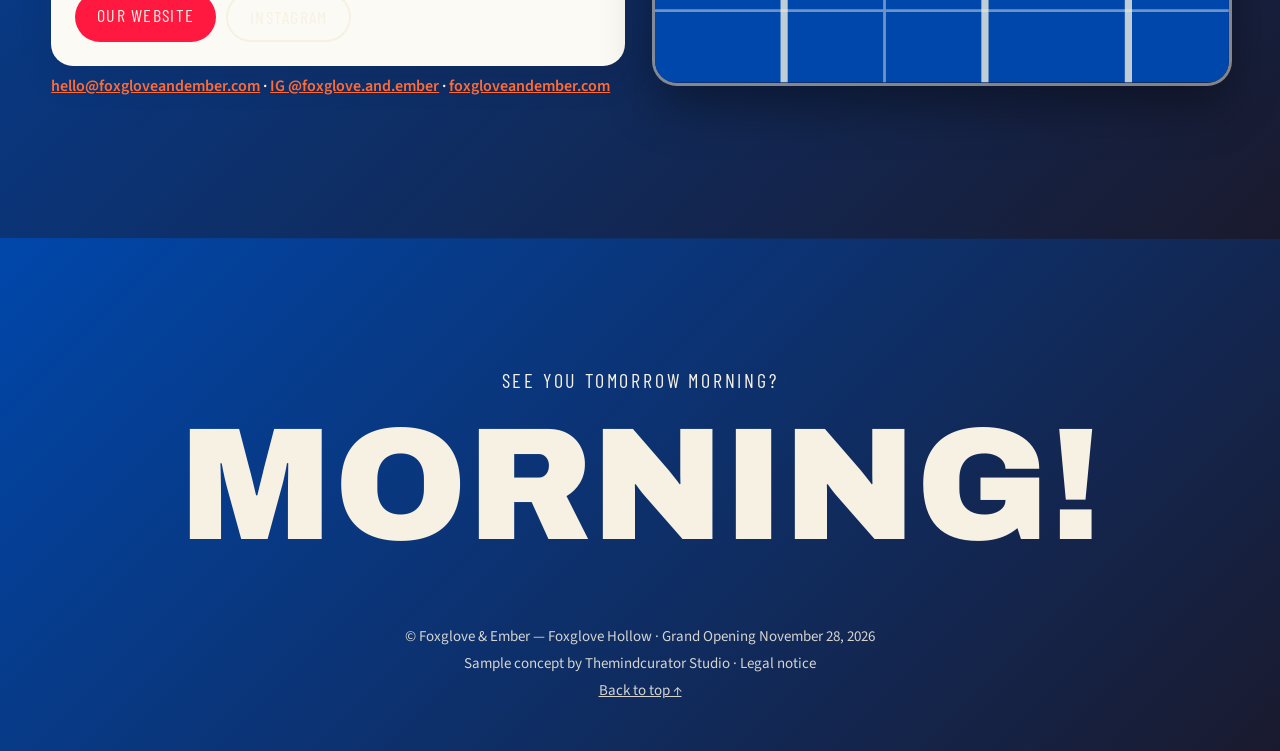
==== commit ab795199: "Build section rebuilt properly — framed cards, ghost numerals, fresh assets - The cream disc is gone" ====
--- a/index.html
+++ b/index.html
@@ -8,7 +8,7 @@
 <link rel="preconnect" href="https://fonts.googleapis.com">
 <link rel="preconnect" href="https://fonts.gstatic.com" crossorigin>
 <link href="https://fonts.googleapis.com/css2?family=Archivo:wght@500;700;900&family=Barlow+Condensed:wght@500;600&family=Source+Sans+3:ital,wght@0,400;0,600;0,700;1,400&family=Caveat:wght@700&display=swap" rel="stylesheet">
-<link rel="stylesheet" href="css/main.css?v=7">
+<link rel="stylesheet" href="css/main.css?v=8">
 </head>
 <body id="top">
 
@@ -88,11 +88,11 @@
       <h2 class="s-build__title" data-split>A morning is simple.</h2>
     </div>
     <div class="s-build__stage" aria-hidden="true">
-      <div class="layer layer--flour" data-layer="0"><img src="assets/img/fe-beans.webp" alt="Roasted coffee beans in a bowl"><span>The beans</span></div>
-      <div class="layer layer--butter" data-layer="1"><img src="assets/img/fe-pour.webp" alt="Hot water poured over coffee grounds"><span>The pour</span></div>
-      <div class="layer layer--fold" data-layer="2"><img src="assets/img/fe-croissant.webp" alt=""><span>The brew</span></div>
-      <div class="layer layer--rest" data-layer="3"><img src="assets/img/fe-oven.webp" alt="Fresh bakes cooling on a tray"><span>The bake</span></div>
-      <div class="layer layer--fire" data-layer="4"><img src="assets/img/fe-affogato.webp" alt="Affogato served at the table"><span>Fresh &amp; warm!</span></div>
+      <div class="layer layer--flour" data-layer="0"><i class="layer__num">01</i><img src="assets/img/fe-s1-beans.webp" alt="Roasted coffee beans in a bowl"><span>The beans</span></div>
+      <div class="layer layer--butter" data-layer="1"><i class="layer__num">02</i><img src="assets/img/fe-s2-pour.webp" alt="Hot water poured over coffee grounds"><span>The pour</span></div>
+      <div class="layer layer--fold" data-layer="2"><i class="layer__num">03</i><img src="assets/img/fe-s3-brew.webp" alt="Croissant held over a latte"><span>The brew</span></div>
+      <div class="layer layer--rest" data-layer="3"><i class="layer__num">04</i><img src="assets/img/fe-s4-bake.webp" alt="Fresh bakes on a tray"><span>The bake</span></div>
+      <div class="layer layer--fire" data-layer="4"><i class="layer__num">05</i><img src="assets/img/fe-s5-table.webp" alt="Breakfast set at the table"><span>Fresh &amp; warm!</span></div>
       <div class="s-build__result" data-build-result><img src="assets/img/fe-latte.webp" alt="A latte at Foxglove &amp; Ember"><strong>The Latte</strong><em>Creamy, comforting, warm.</em></div>
       <div class="s-build__twist" data-build-twist><img src="assets/img/fe-cottage.webp" alt="The cottage, sunny patio out front"><p class="s-build__twist-k">Same house, another way</p><strong>…or stay awhile</strong><em>Cozy little nooks and a sunny patio.</em></div>
     </div>
--- a/css/main.css
+++ b/css/main.css
@@ -130,17 +130,17 @@
 .s-build__kicker{color:var(--creme)}
 .s-build__title{font-size:clamp(36px,4.6vw,64px);max-width:1000px;margin-top:10px}
 .s-build__stage{position:relative;flex:1;min-height:300px}
-.s-build__stage::before{content:"";position:absolute;left:50%;top:50%;translate:-50% -50%;width:min(74vw,680px);aspect-ratio:1;border-radius:50%;background:#EFE7D3}
 .layer{position:absolute;left:50%;top:50%;translate:-50% -50%;width:min(60vw,560px);text-align:center;opacity:0}
+.layer__num{position:absolute;inset:0;display:flex;align-items:center;justify-content:center;font-family:var(--f-title);font-weight:900;font-style:normal;font-size:clamp(140px,24vw,260px);line-height:1;color:transparent;-webkit-text-stroke:2px rgba(247,241,227,.55);pointer-events:none}
 .layer img,.layer svg{width:100%;border-radius:var(--radius)}
-.layer img{aspect-ratio:4/3;object-fit:cover}
-.layer span{display:block;margin-top:10px;font-family:var(--f-cond);font-size:22px;letter-spacing:.1em;text-transform:uppercase;color:var(--orange-rouge)}
+.layer img{aspect-ratio:4/3;object-fit:cover;position:relative;z-index:1;border:8px solid var(--creme);box-shadow:16px 16px 0 rgba(26,26,46,.35);rotate:-2deg}
+.layer span{position:absolute;z-index:2;left:50%;bottom:-22px;translate:-50% 0;background:#FF1840;color:var(--creme);padding:10px 24px;border-radius:99px;font-family:var(--f-cond);font-size:22px;letter-spacing:.1em;text-transform:uppercase;white-space:nowrap;box-shadow:0 10px 24px rgba(0,0,0,.25)}
 .s-build__result,.s-build__twist{position:absolute;left:50%;top:50%;translate:-50% -50%;width:min(62vw,380px);background:var(--creme);color:var(--brun);border-radius:var(--radius);padding:14px 14px 20px;text-align:center;opacity:0;visibility:hidden;box-shadow:0 24px 60px rgba(0,0,0,.35)}
 .s-build__result img,.s-build__twist img{width:100%;aspect-ratio:4/3;object-fit:cover;border-radius:14px}
 .s-build__result strong,.s-build__twist strong{display:block;font-family:var(--f-title);font-weight:900;text-transform:uppercase;font-size:clamp(24px,3.4vw,38px);margin-top:12px;color:var(--rouge)}
 .s-build__result em,.s-build__twist em{font-style:normal;opacity:.75}
 .s-build__twist-k{font-family:var(--f-cond);letter-spacing:.12em;text-transform:uppercase;color:var(--orange-rouge);margin-top:10px}
-.s-build__steps{list-style:none;display:flex;gap:14px;flex-wrap:wrap;margin-top:10px}
+.s-build__steps{list-style:none;display:flex;gap:14px;flex-wrap:wrap;margin-top:30px}
 .s-build__step{flex:1 1 150px;display:flex;gap:10px;padding:14px;background:var(--creme);color:var(--brun);border:2px solid transparent;border-radius:16px;opacity:.85;transition:opacity .3s,border-color .3s}
 .s-build__step b{font-family:var(--f-title);font-size:22px;color:var(--orange-rouge)}
 .s-build__step strong{display:block;font-family:var(--f-cond);font-size:20px;letter-spacing:.05em;text-transform:uppercase}
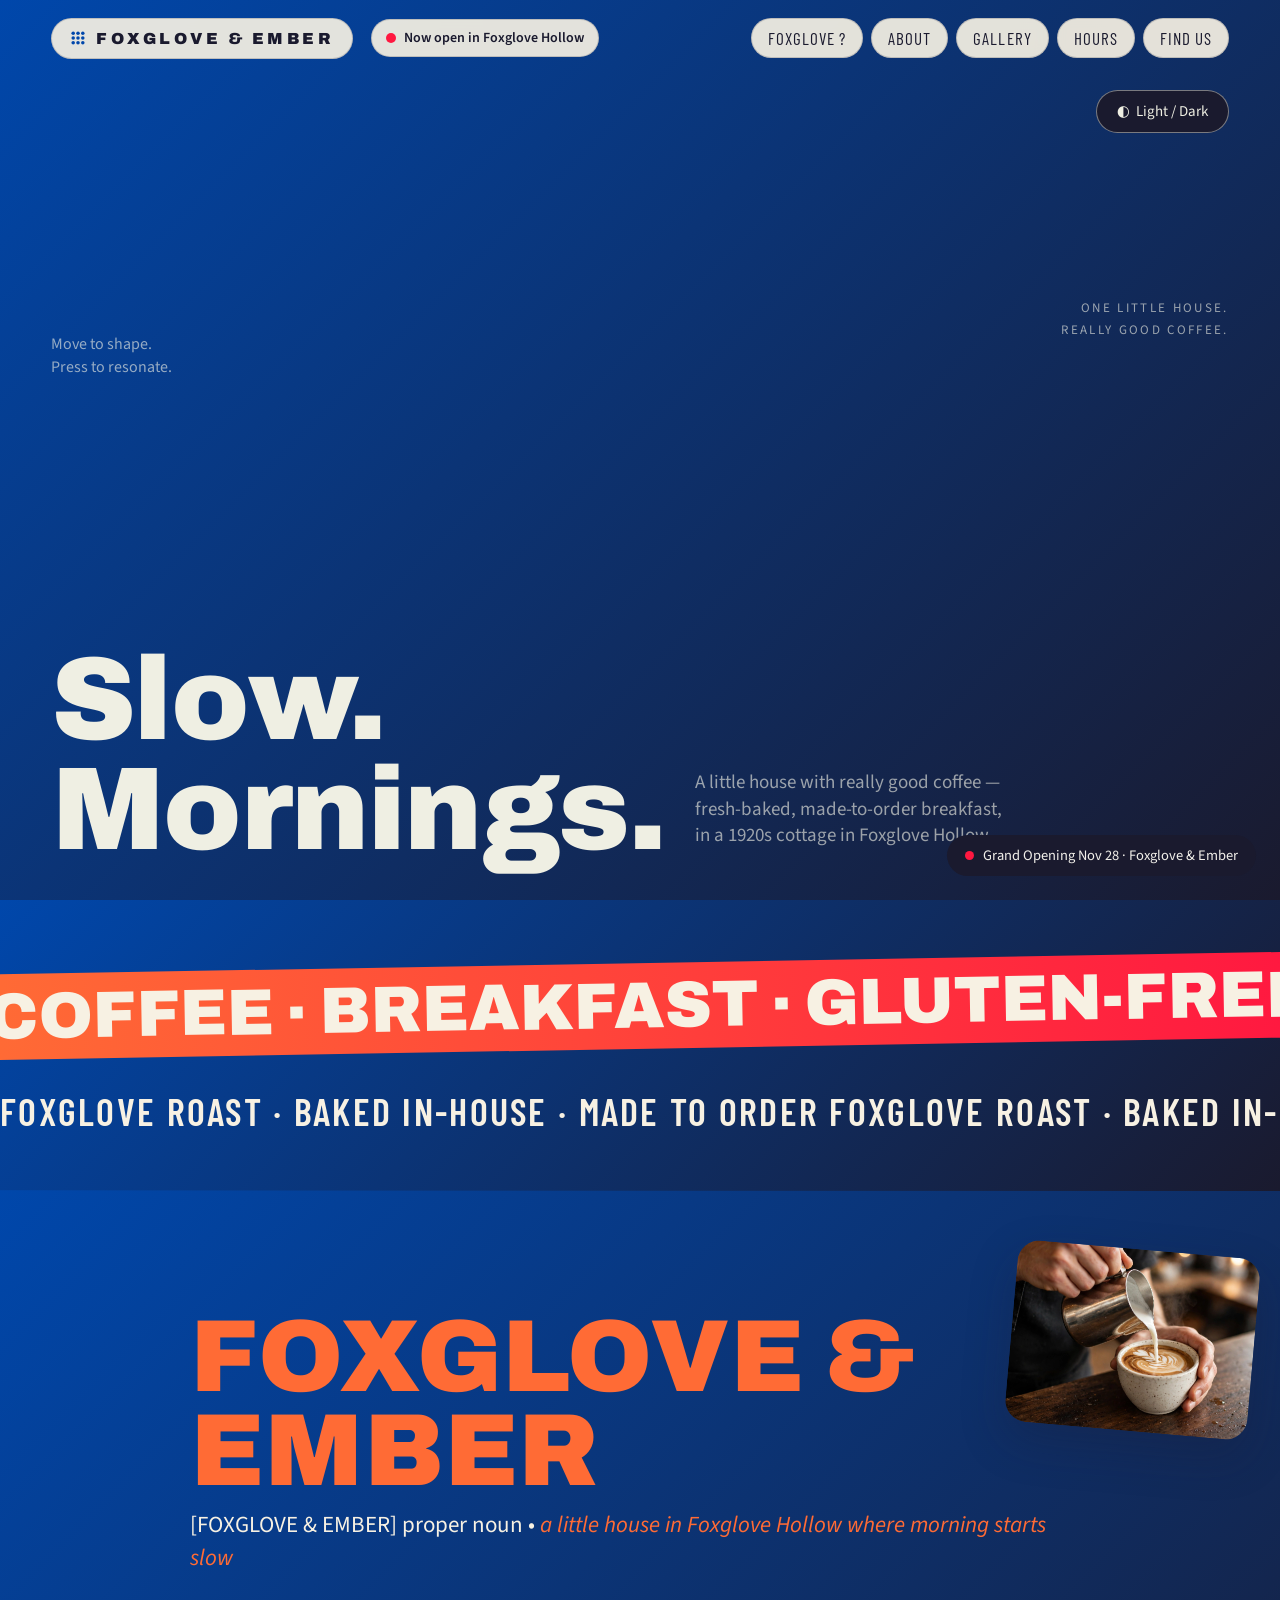
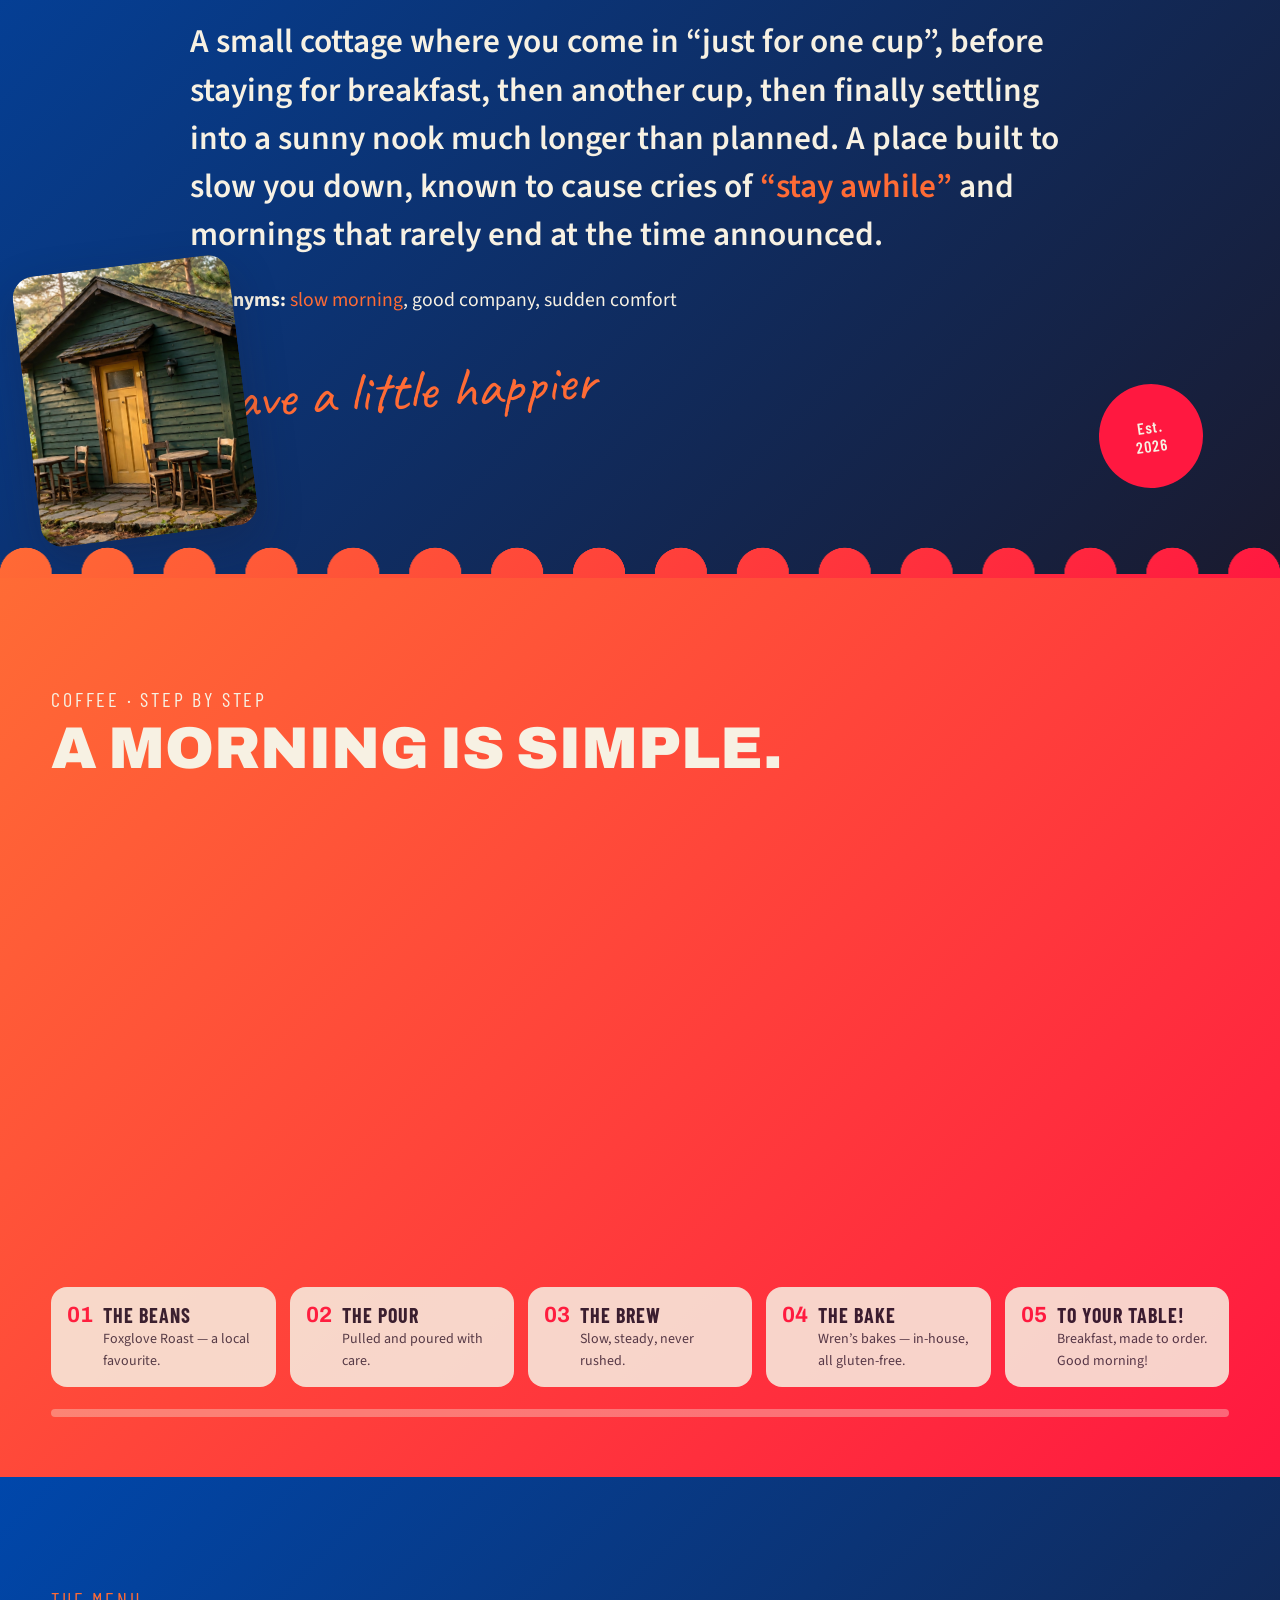
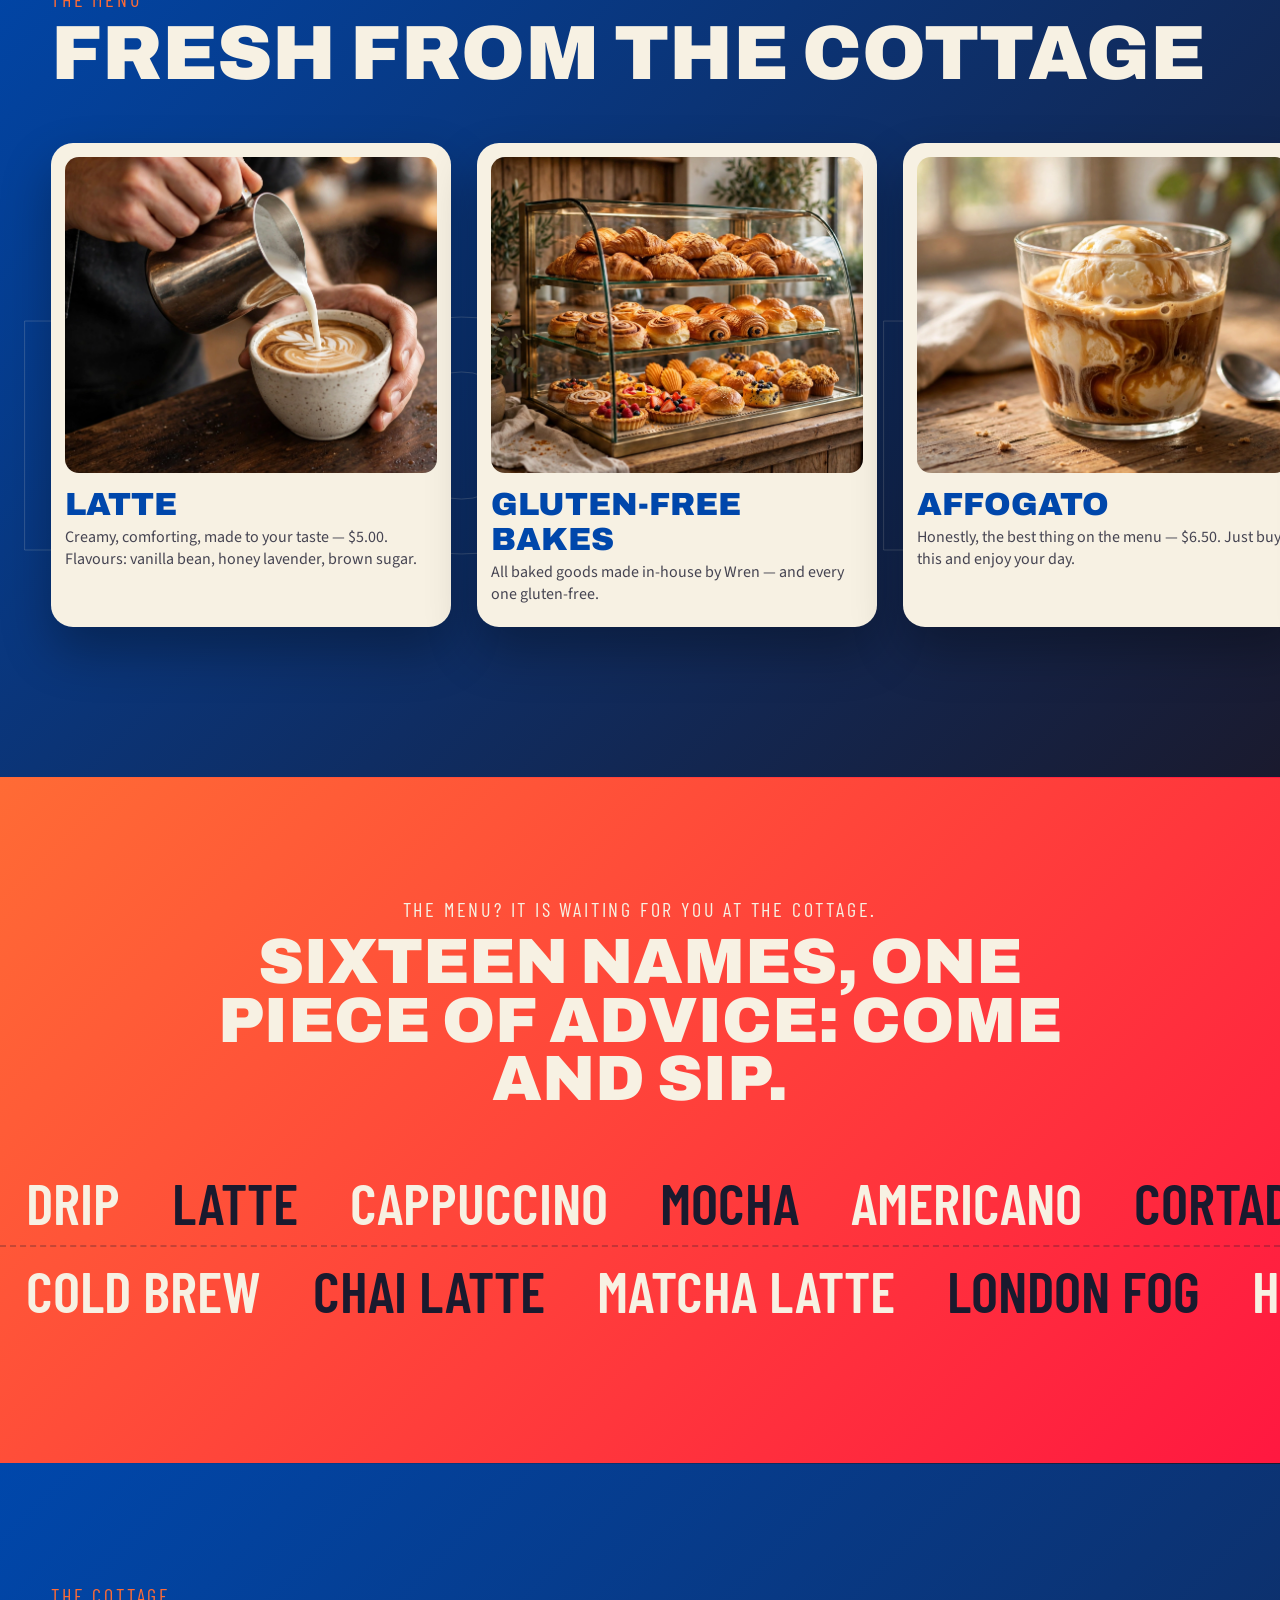
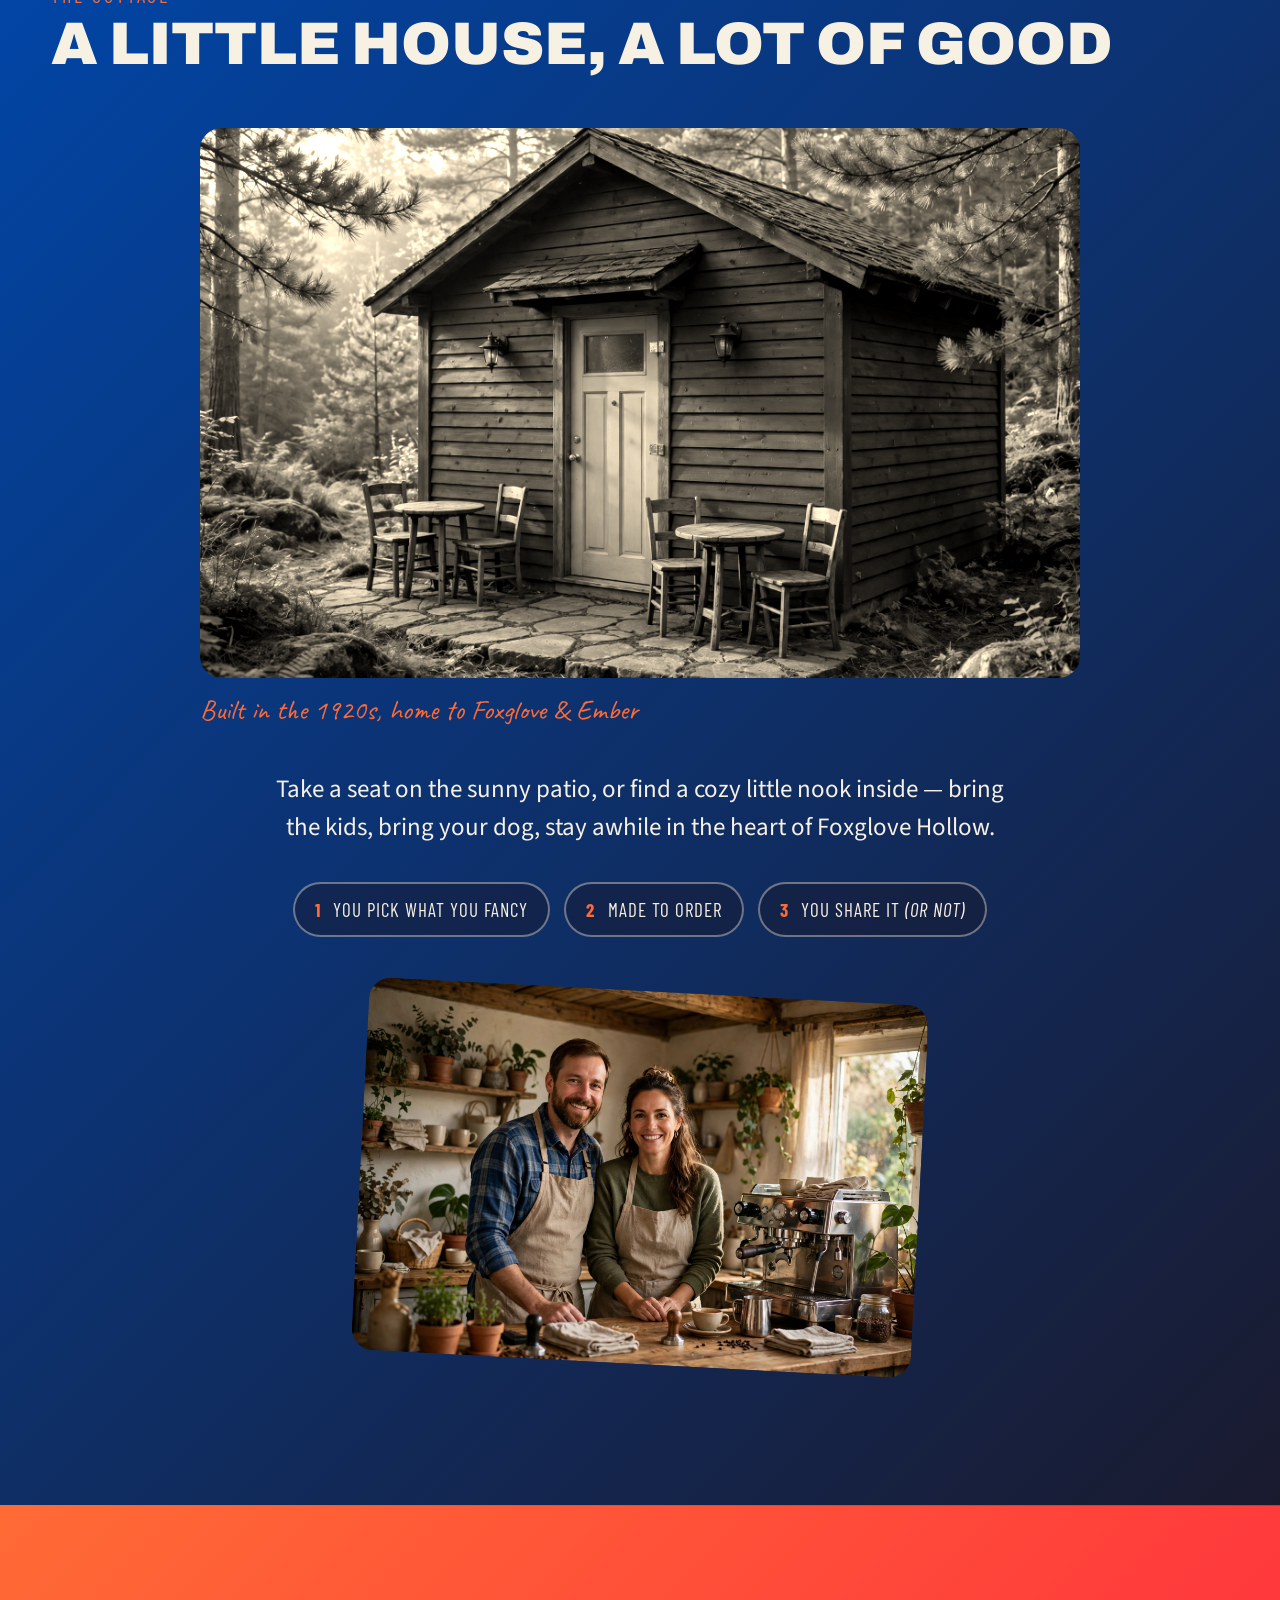
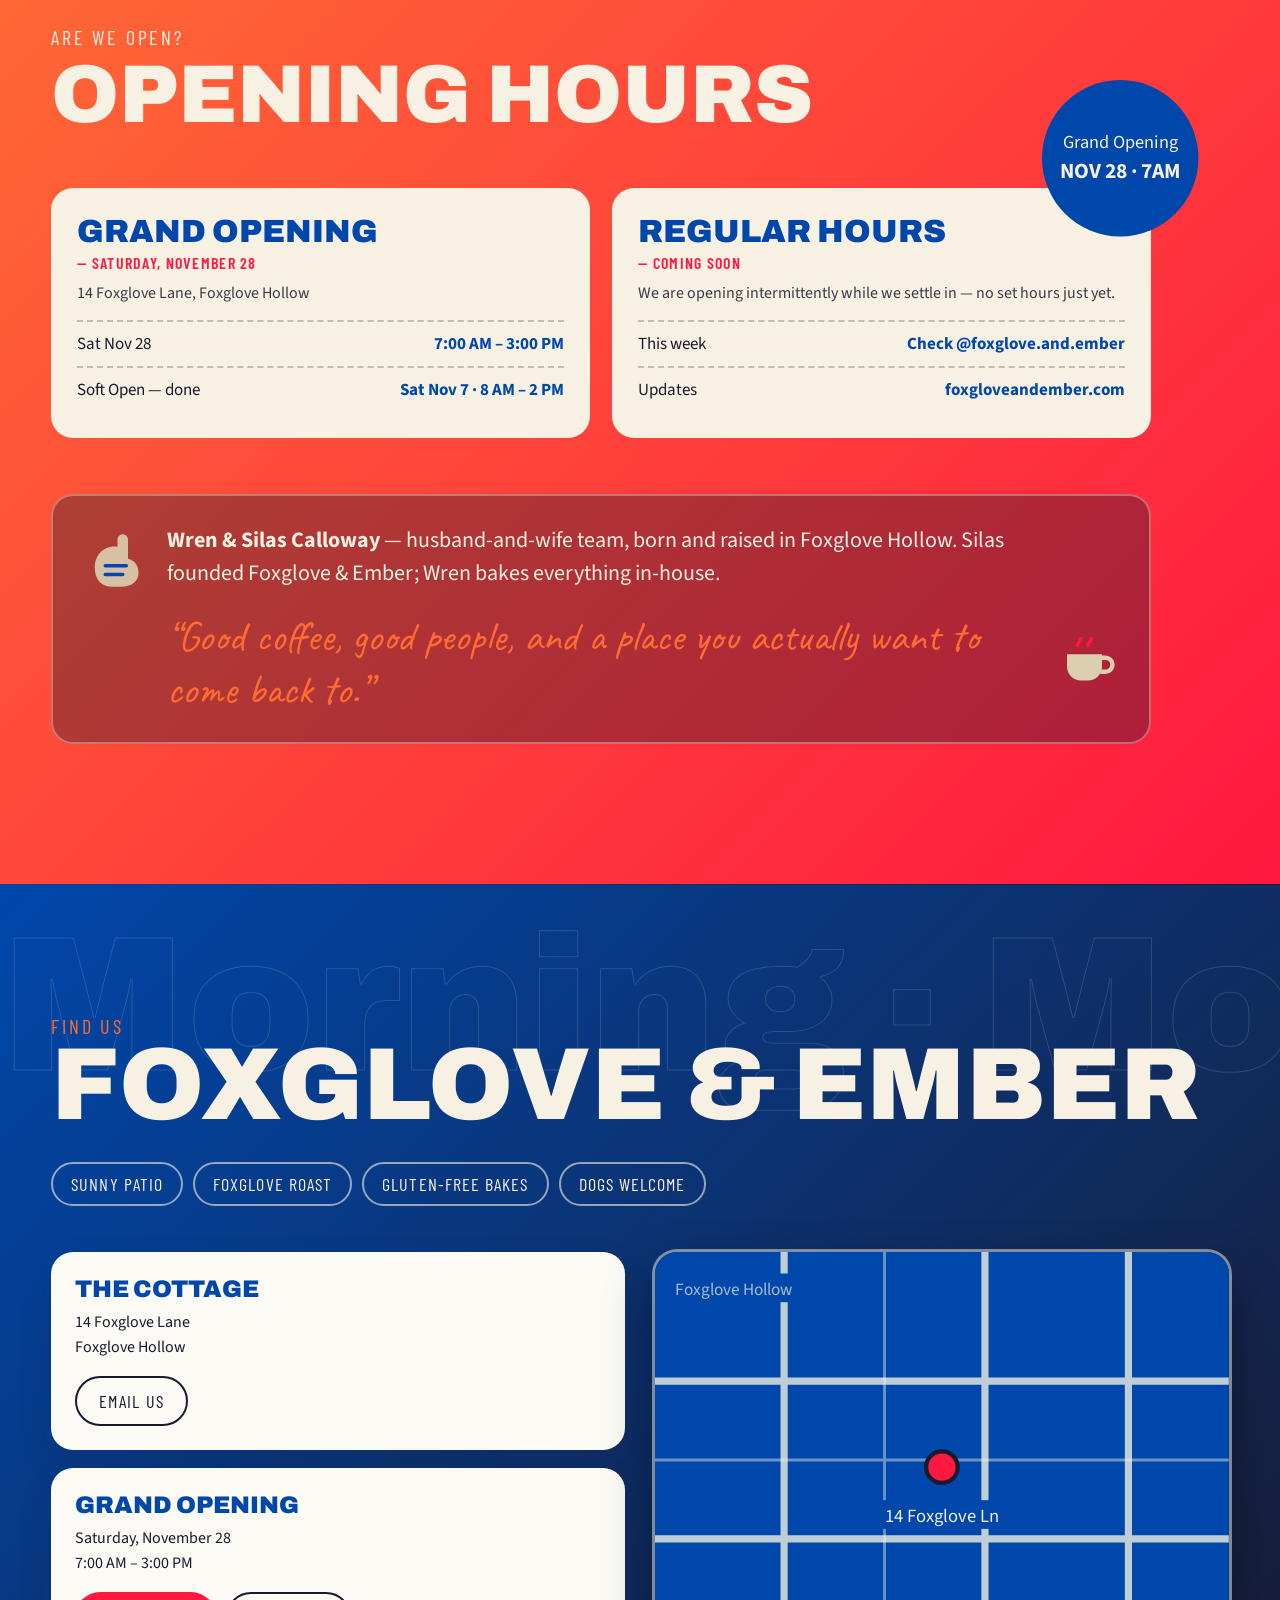
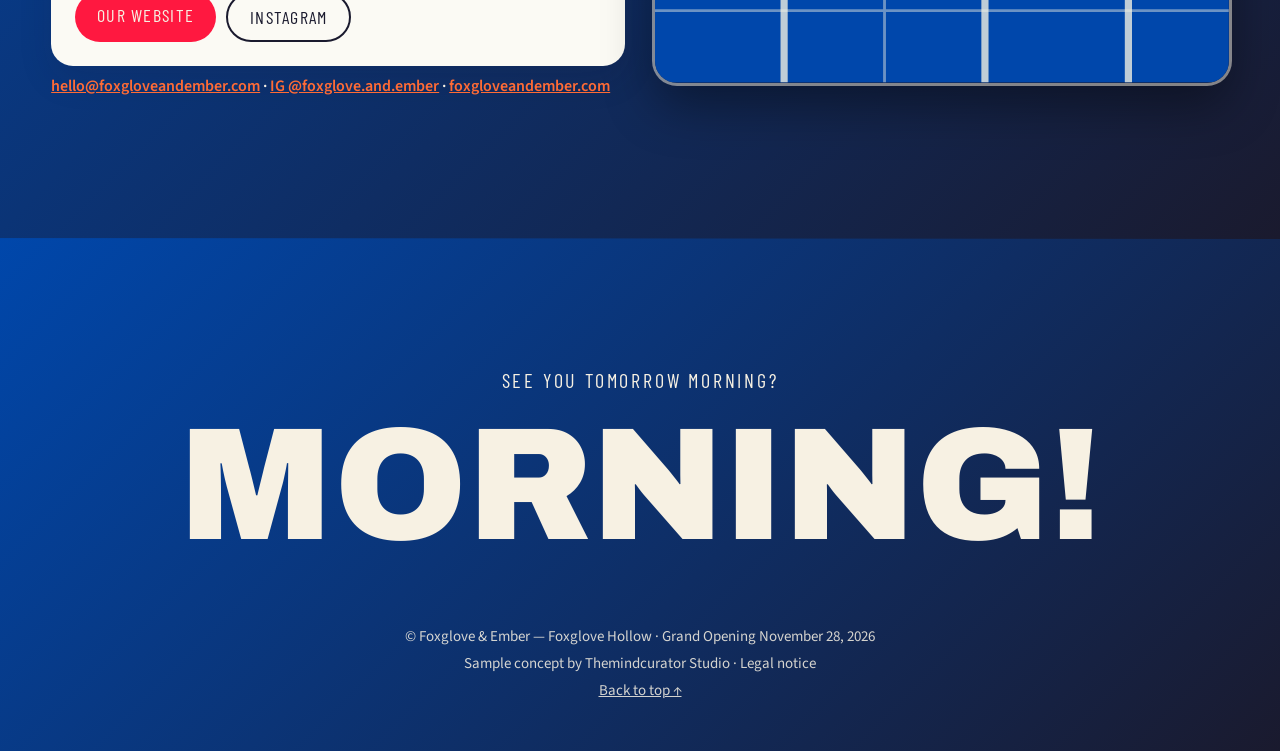
==== commit b0bf9b43: "Visit cards: black text, map kept as-is - The v7 all-sections change flipped Visit to indigo + cream" ====
--- a/index.html
+++ b/index.html
@@ -8,7 +8,7 @@
 <link rel="preconnect" href="https://fonts.googleapis.com">
 <link rel="preconnect" href="https://fonts.gstatic.com" crossorigin>
 <link href="https://fonts.googleapis.com/css2?family=Archivo:wght@500;700;900&family=Barlow+Condensed:wght@500;600&family=Source+Sans+3:ital,wght@0,400;0,600;0,700;1,400&family=Caveat:wght@700&display=swap" rel="stylesheet">
-<link rel="stylesheet" href="css/main.css?v=8">
+<link rel="stylesheet" href="css/main.css?v=11">
 </head>
 <body id="top">
 
--- a/css/main.css
+++ b/css/main.css
@@ -131,7 +131,7 @@
 .s-build__title{font-size:clamp(36px,4.6vw,64px);max-width:1000px;margin-top:10px}
 .s-build__stage{position:relative;flex:1;min-height:300px}
 .layer{position:absolute;left:50%;top:50%;translate:-50% -50%;width:min(60vw,560px);text-align:center;opacity:0}
-.layer__num{position:absolute;inset:0;display:flex;align-items:center;justify-content:center;font-family:var(--f-title);font-weight:900;font-style:normal;font-size:clamp(140px,24vw,260px);line-height:1;color:transparent;-webkit-text-stroke:2px rgba(247,241,227,.55);pointer-events:none}
+.layer__num{position:absolute;top:50%;left:50%;translate:-50% -50%;z-index:0;font-family:var(--f-title);font-weight:900;font-style:normal;font-size:clamp(420px,52vw,780px);line-height:.8;color:rgba(247,241,227,.22);white-space:nowrap;pointer-events:none}
 .layer img,.layer svg{width:100%;border-radius:var(--radius)}
 .layer img{aspect-ratio:4/3;object-fit:cover;position:relative;z-index:1;border:8px solid var(--creme);box-shadow:16px 16px 0 rgba(26,26,46,.35);rotate:-2deg}
 .layer span{position:absolute;z-index:2;left:50%;bottom:-22px;translate:-50% 0;background:#FF1840;color:var(--creme);padding:10px 24px;border-radius:99px;font-family:var(--f-cond);font-size:22px;letter-spacing:.1em;text-transform:uppercase;white-space:nowrap;box-shadow:0 10px 24px rgba(0,0,0,.25)}
@@ -220,7 +220,7 @@
 .s-visit__pictos{list-style:none;display:flex;gap:10px;flex-wrap:wrap;margin-top:30px;position:relative}
 .s-visit__pictos li{border:2px solid rgba(247,241,227,.6);border-radius:99px;padding:9px 18px;font-family:var(--f-cond);font-size:18px;letter-spacing:.06em;text-transform:uppercase}
 .s-visit__grid{display:grid;grid-template-columns:1fr 1fr;gap:30px;margin-top:46px;position:relative;align-items:start}
-.s-visit__locs article{background:#FBFAF4;border-radius:var(--radius);padding:24px;box-shadow:0 14px 34px rgba(26,26,46,.12)}
+.s-visit__locs article{background:#FBFAF4;color:var(--brun);border-radius:var(--radius);padding:24px;box-shadow:0 14px 34px rgba(26,26,46,.12)}
 .s-visit__locs article + article{margin-top:18px}
 .s-visit__locs h3{font-family:var(--f-title);font-weight:900;text-transform:uppercase;color:var(--rouge);font-size:24px}
 .s-visit__locs p{margin-top:8px;line-height:1.55}
@@ -233,6 +233,7 @@
 .s-visit__map{width:100%;border-radius:var(--radius);box-shadow:0 0 0 3px rgba(247,241,227,.5),0 22px 50px rgba(0,0,0,.4);transform-style:preserve-3d}
 .s-visit .btn{background:#FF1840;color:var(--creme)}
 .s-visit .btn--ghost{background:transparent;color:var(--creme);border-color:var(--creme)}
+.s-visit__locs .btn--ghost{background:transparent;color:var(--brun);border-color:var(--brun)}
 @media(max-width:820px){.s-visit__grid{grid-template-columns:1fr}}
 
 /* ---------- end ---------- */
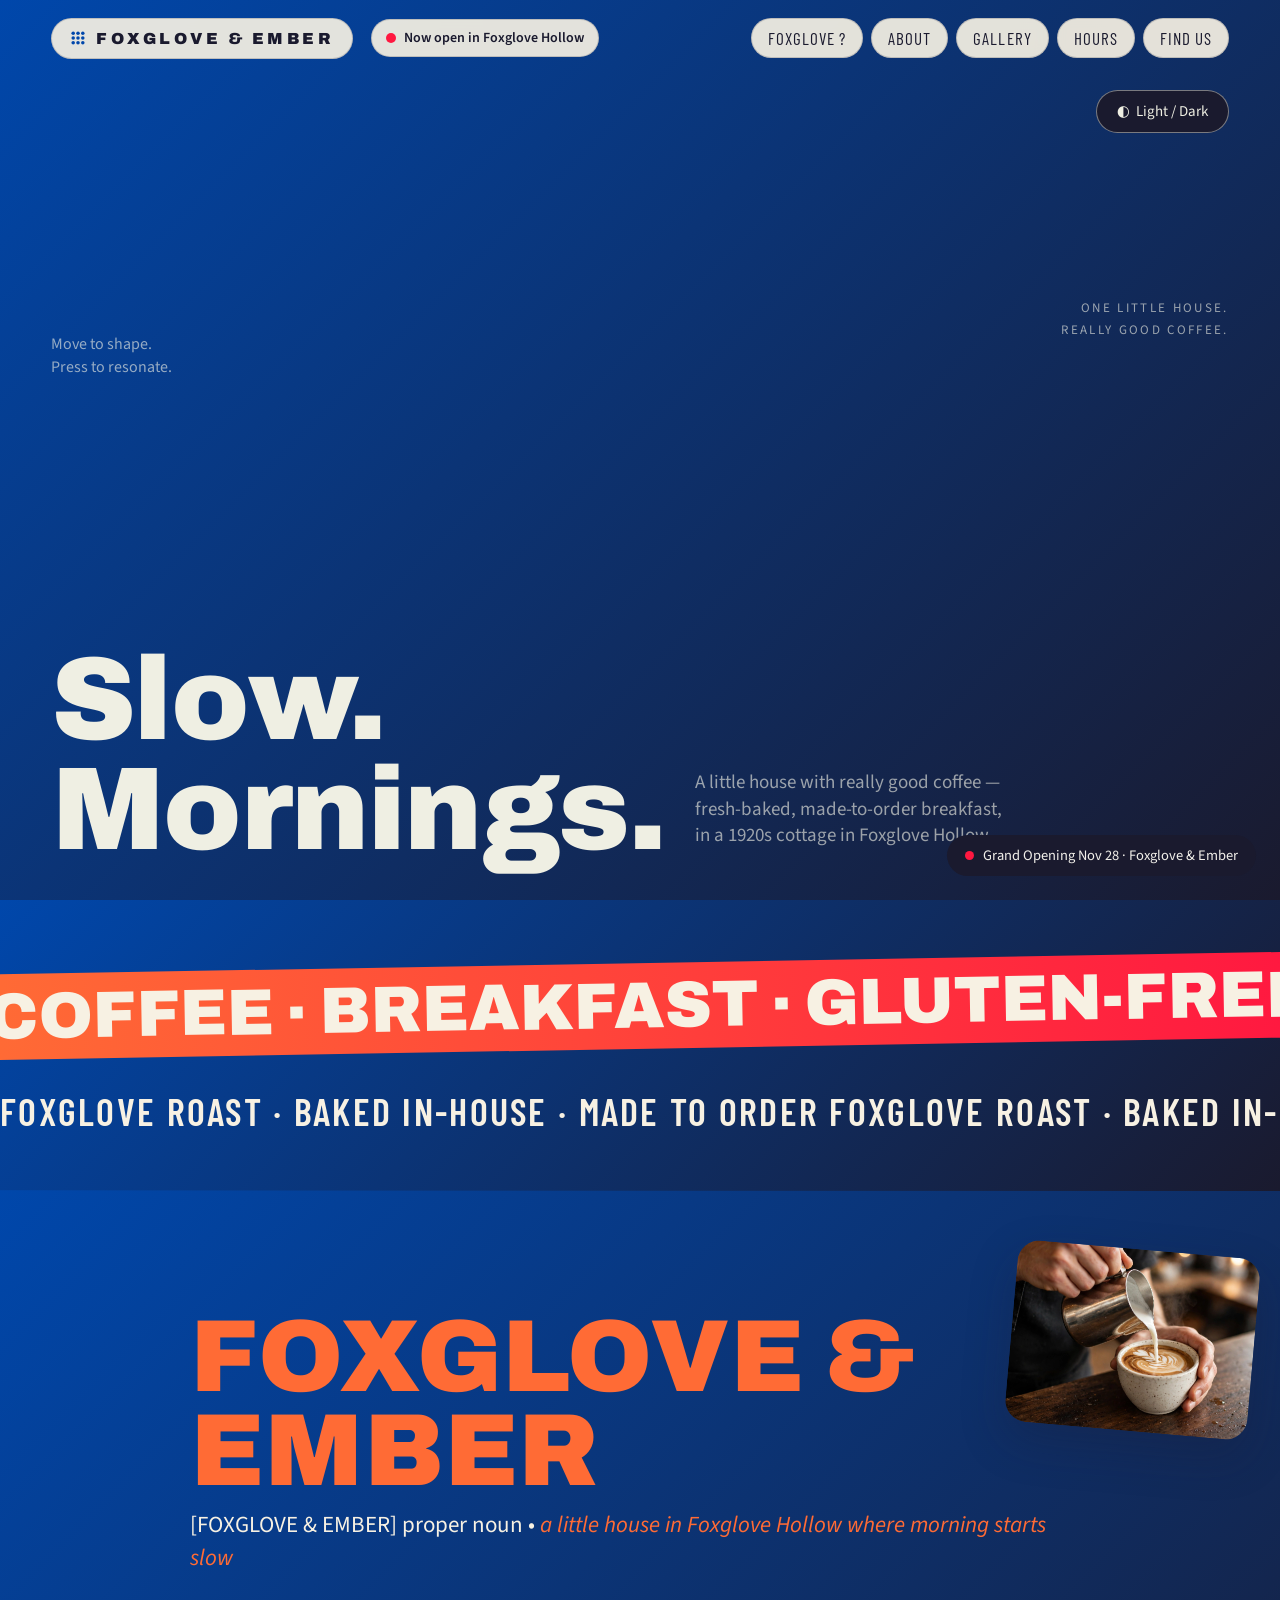
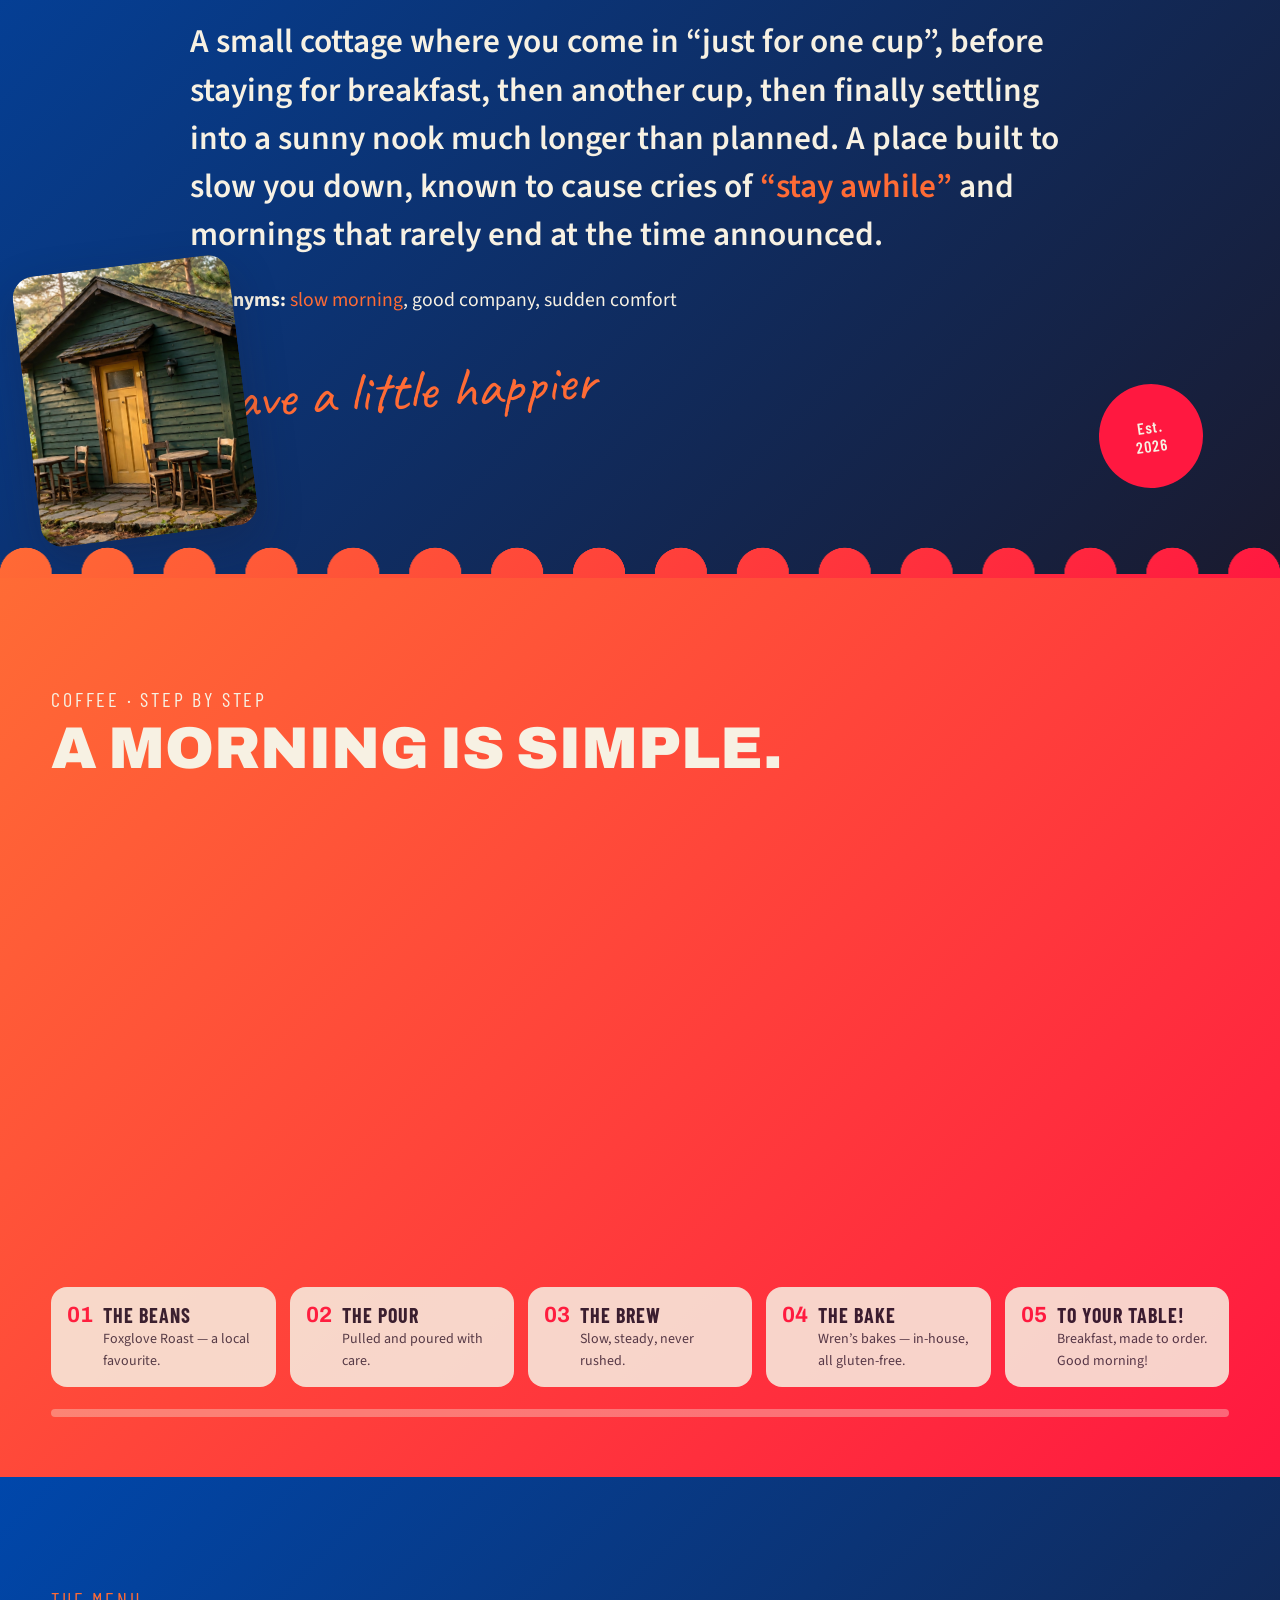
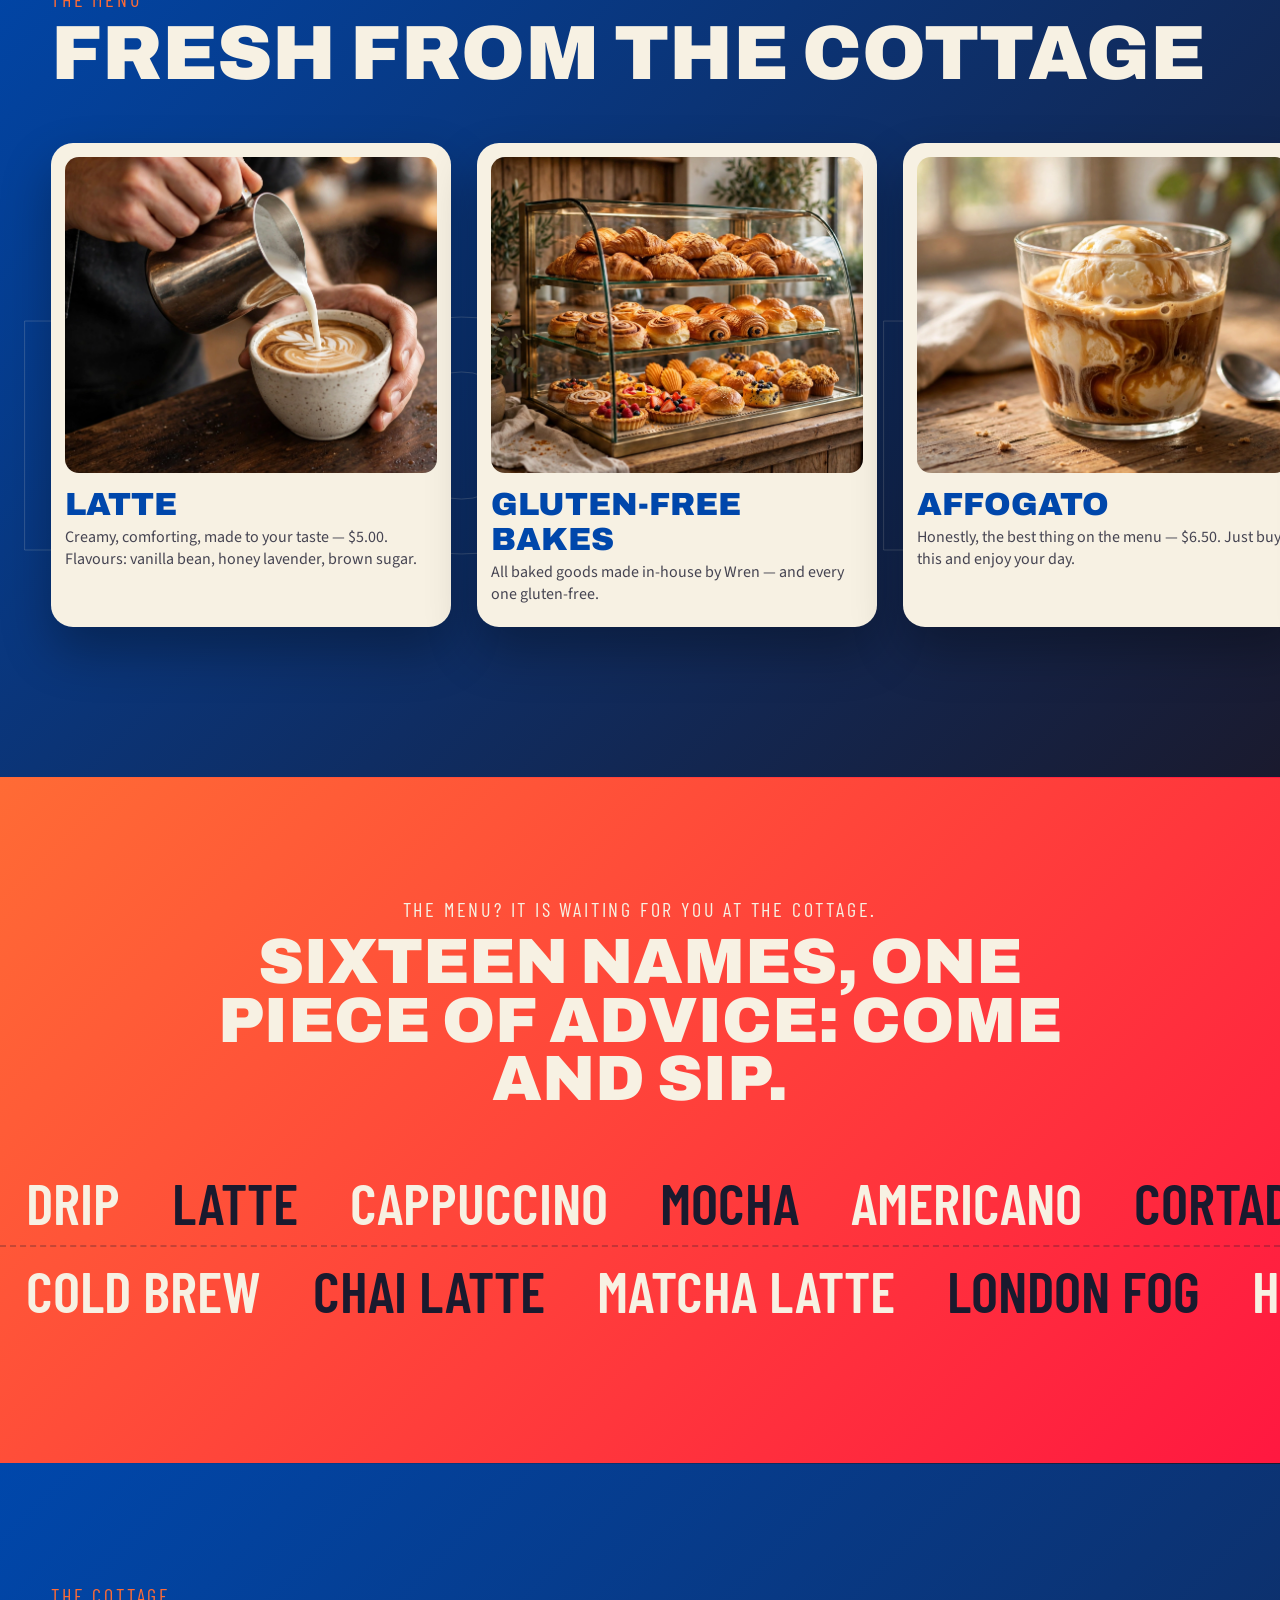
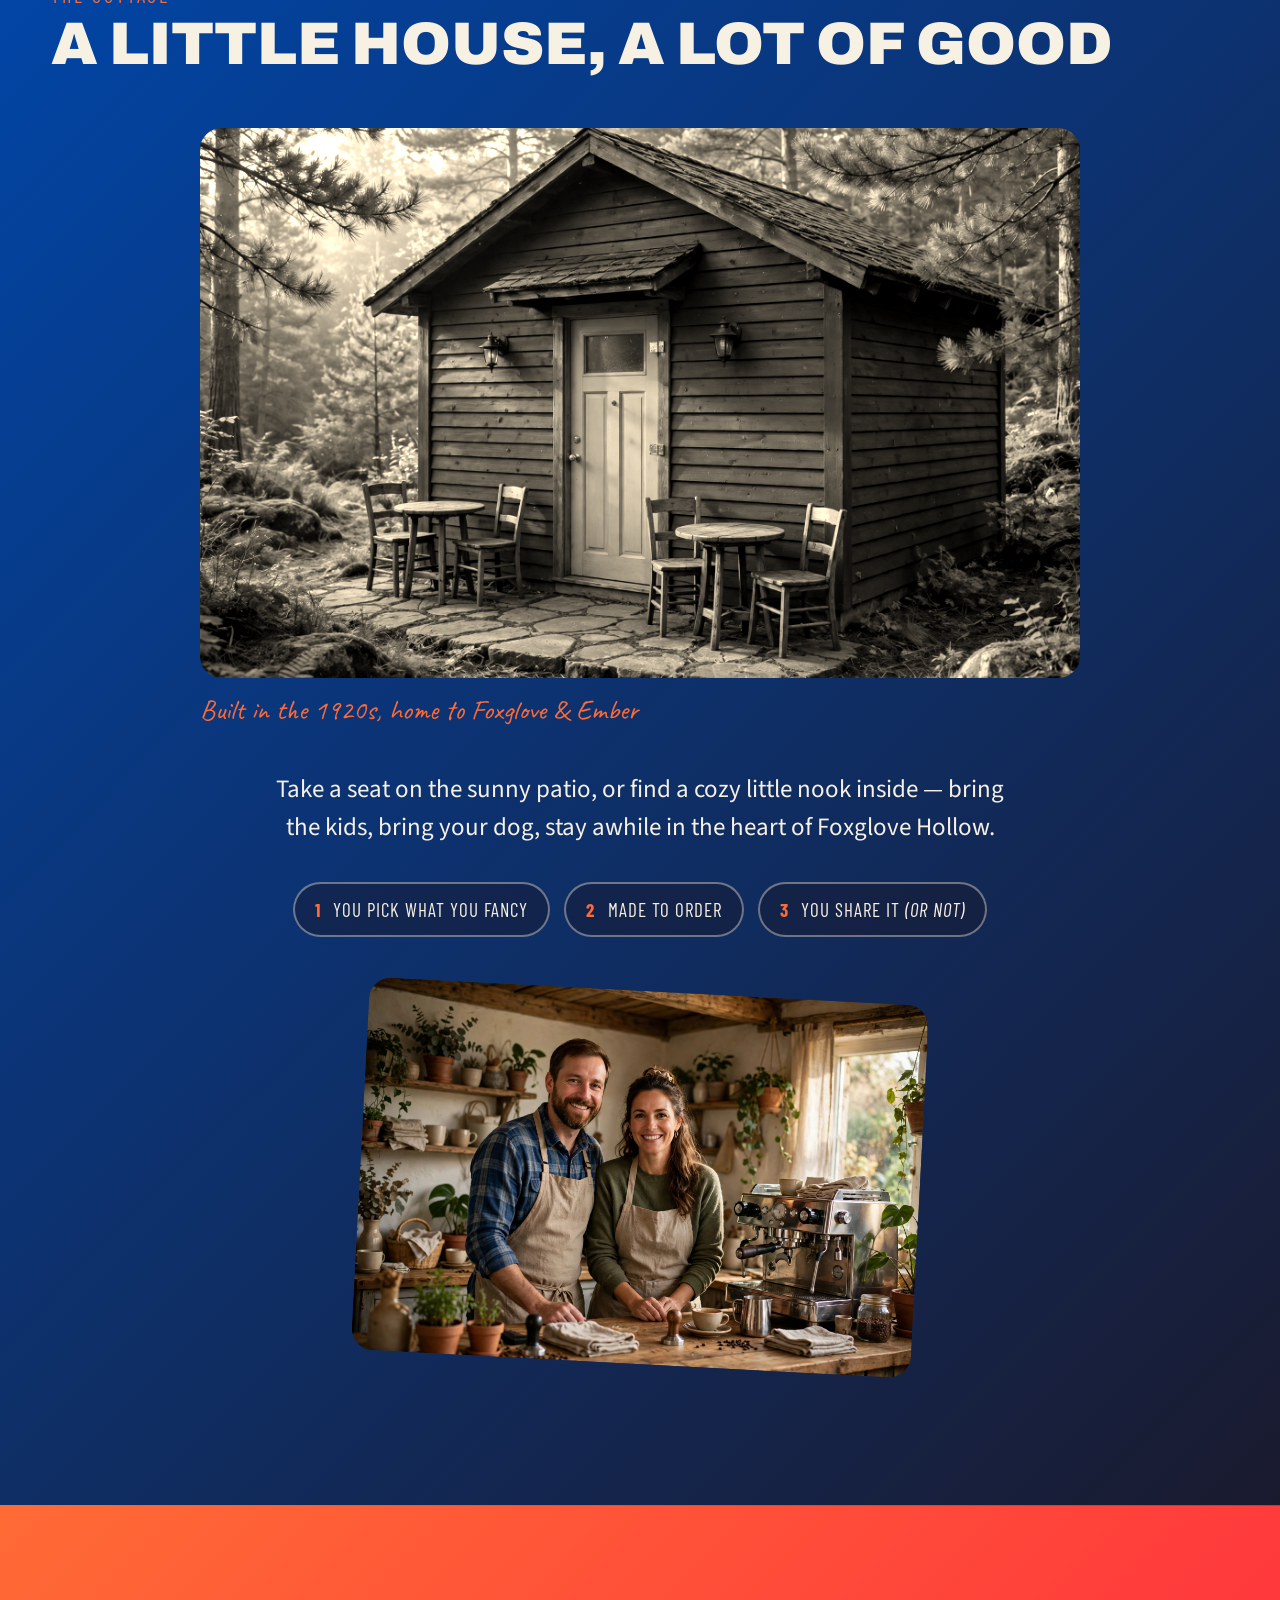
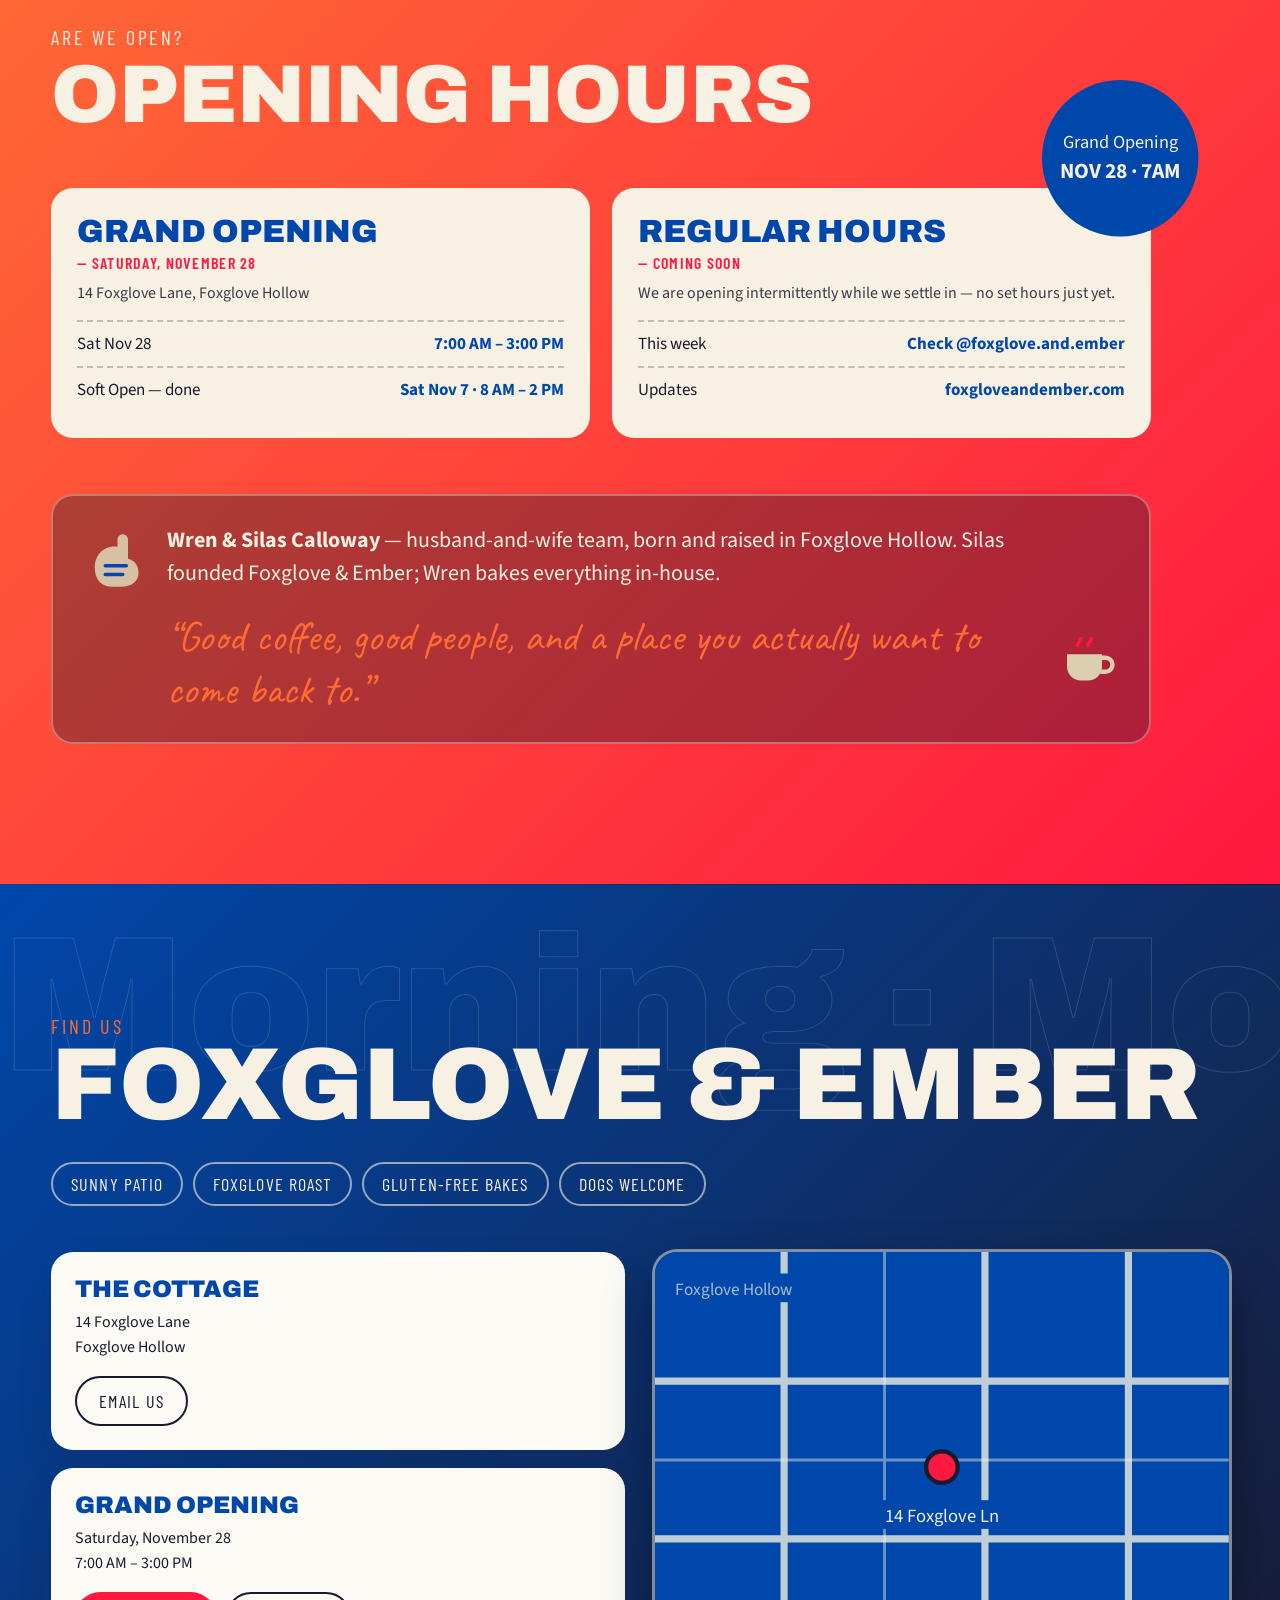
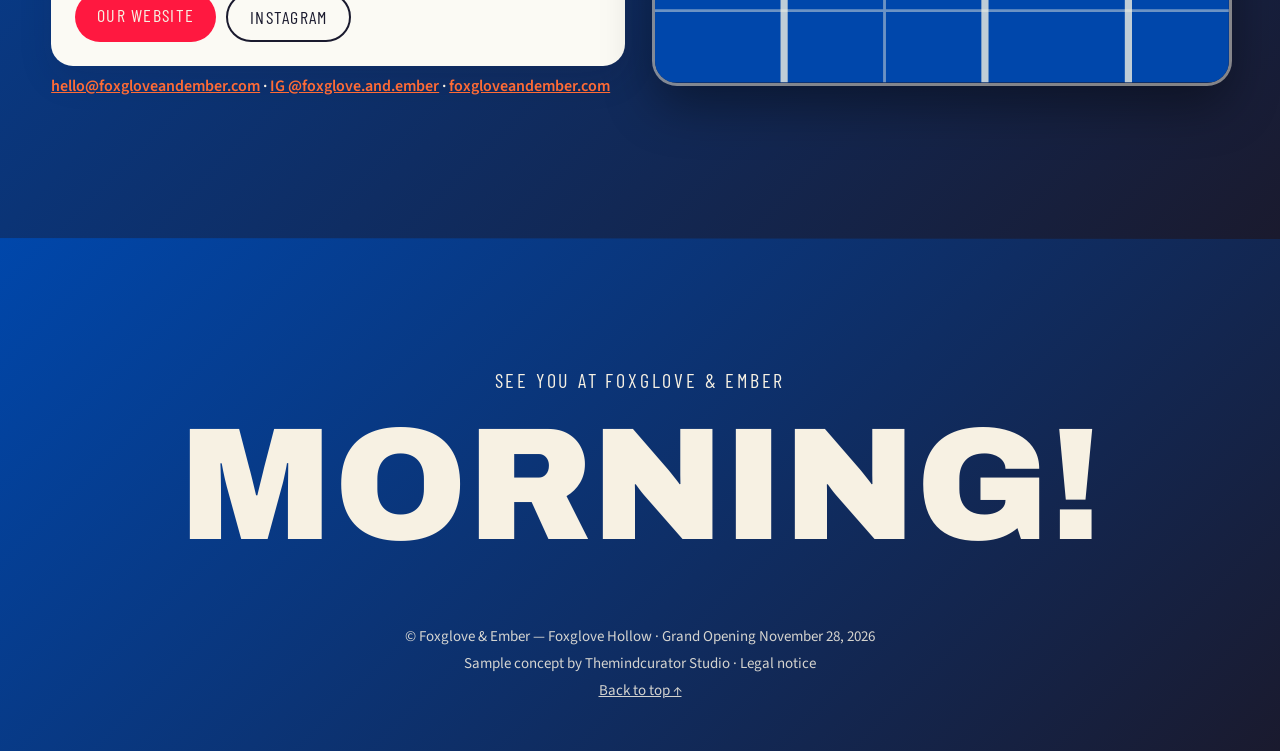
==== commit eb4749c9: "Footer: 'See you tomorrow morning?' -> 'See you at Foxglove & Ember'" ====
--- a/index.html
+++ b/index.html
@@ -199,7 +199,7 @@
 
 <!-- END -->
 <footer class="s-end edge-wave">
-  <p class="s-end__k">See you tomorrow morning?</p>
+  <p class="s-end__k">See you at Foxglove &amp; Ember</p>
   <h2 class="s-end__big" data-end-big><span>MORNING!</span></h2>
   <div class="s-end__meta">
     <p>© Foxglove &amp; Ember — Foxglove Hollow · Grand Opening November 28, 2026</p>
